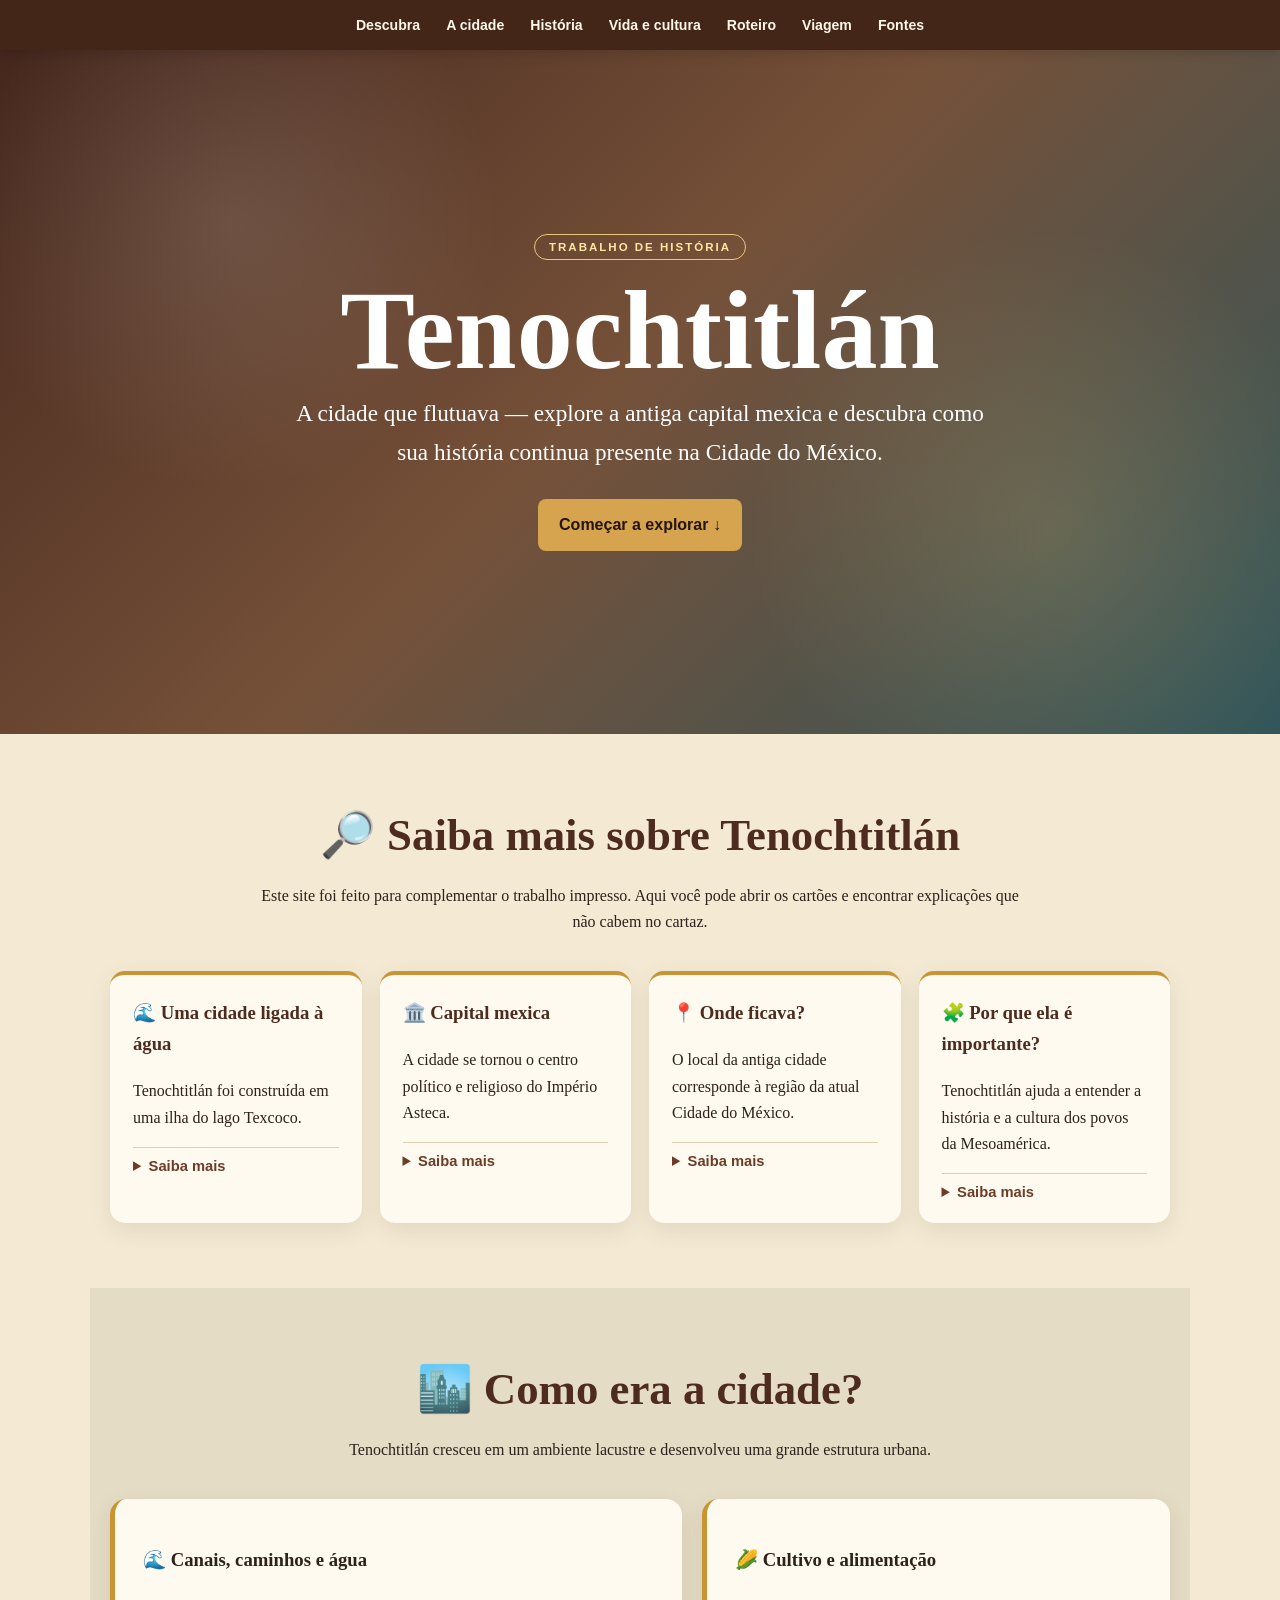
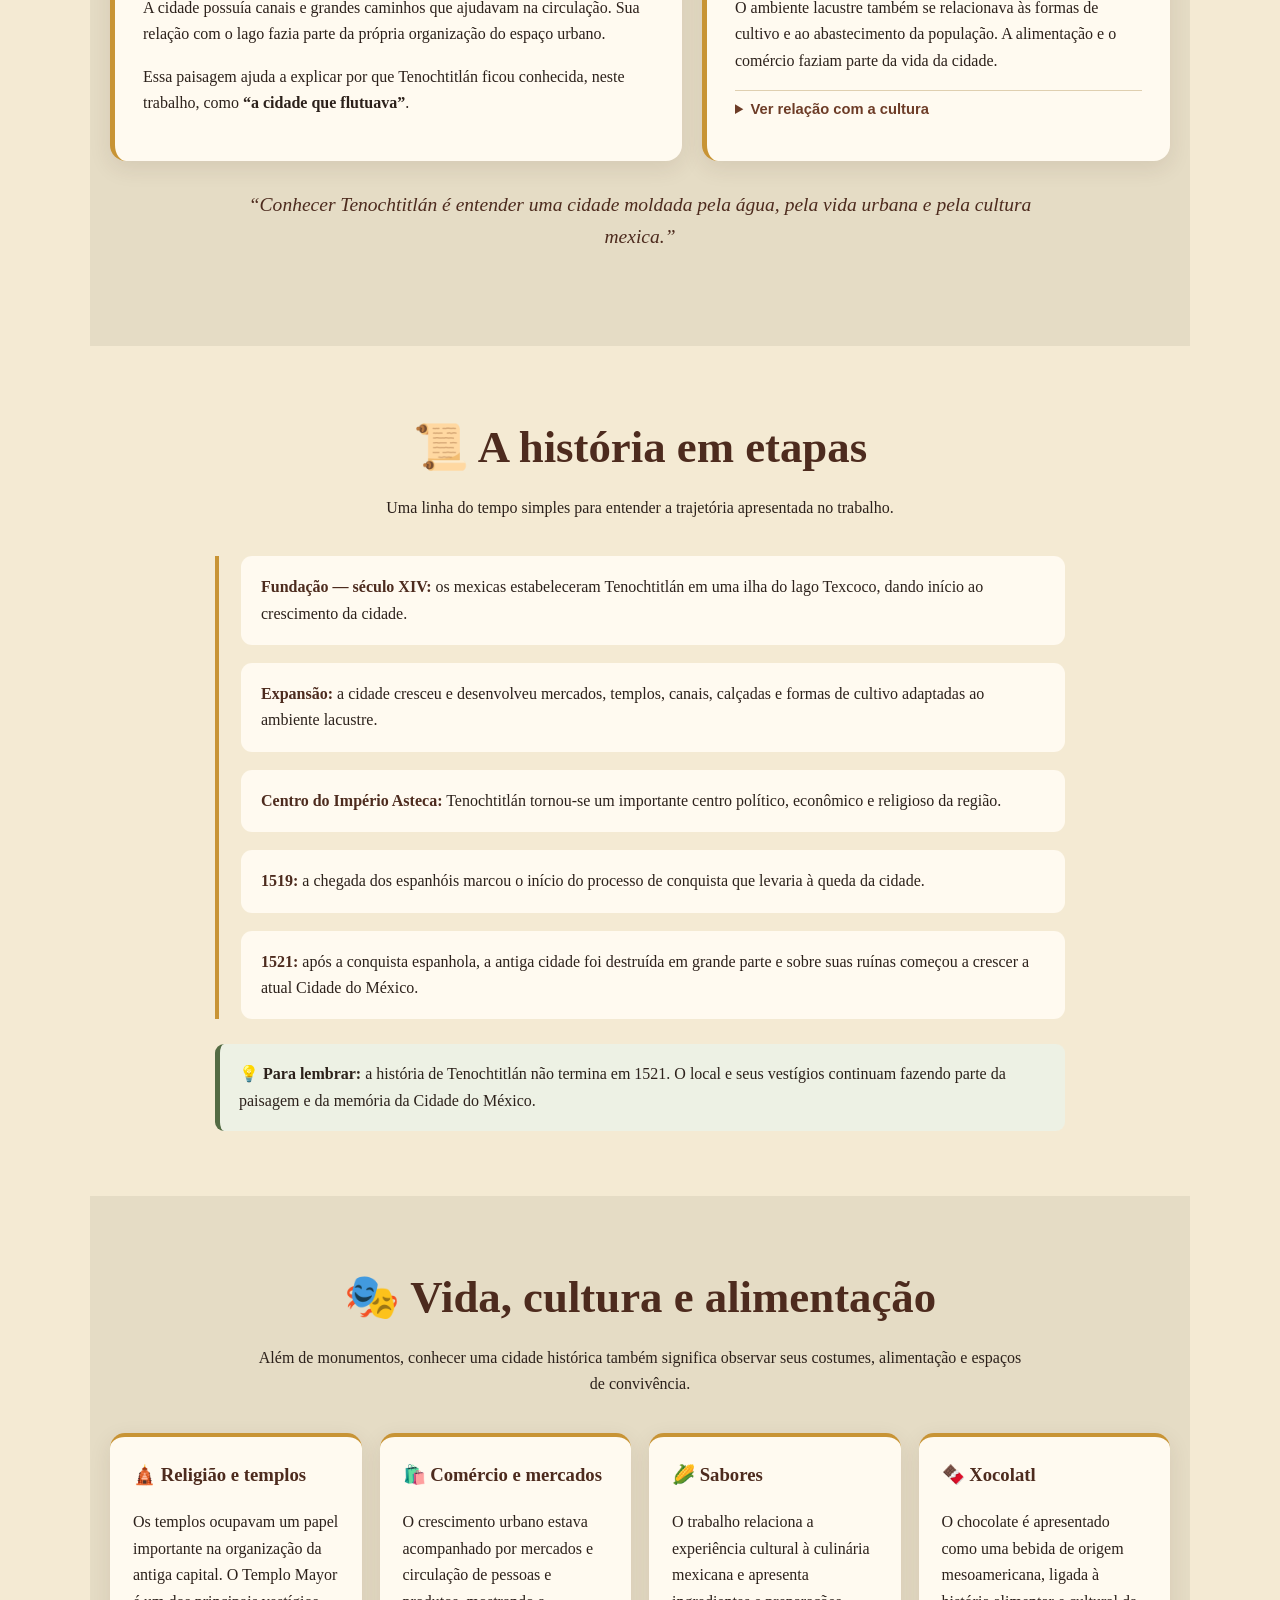
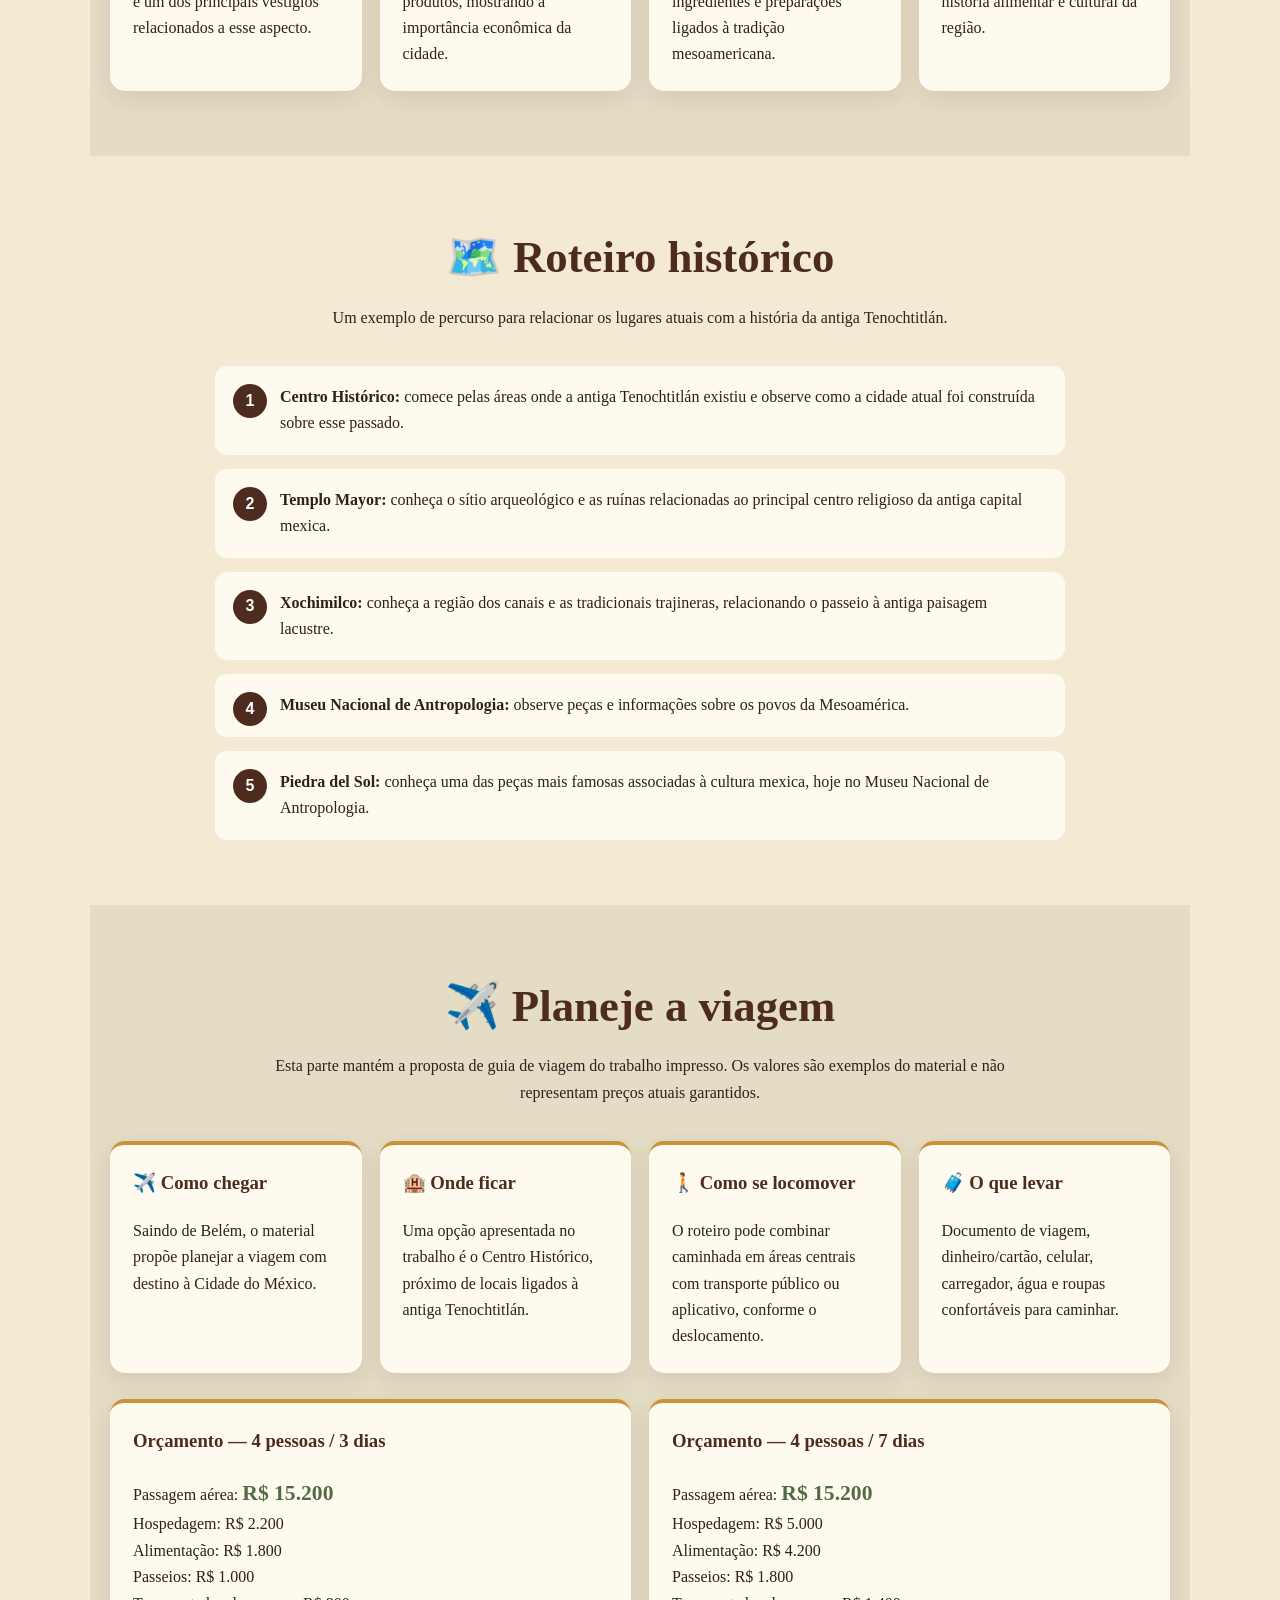
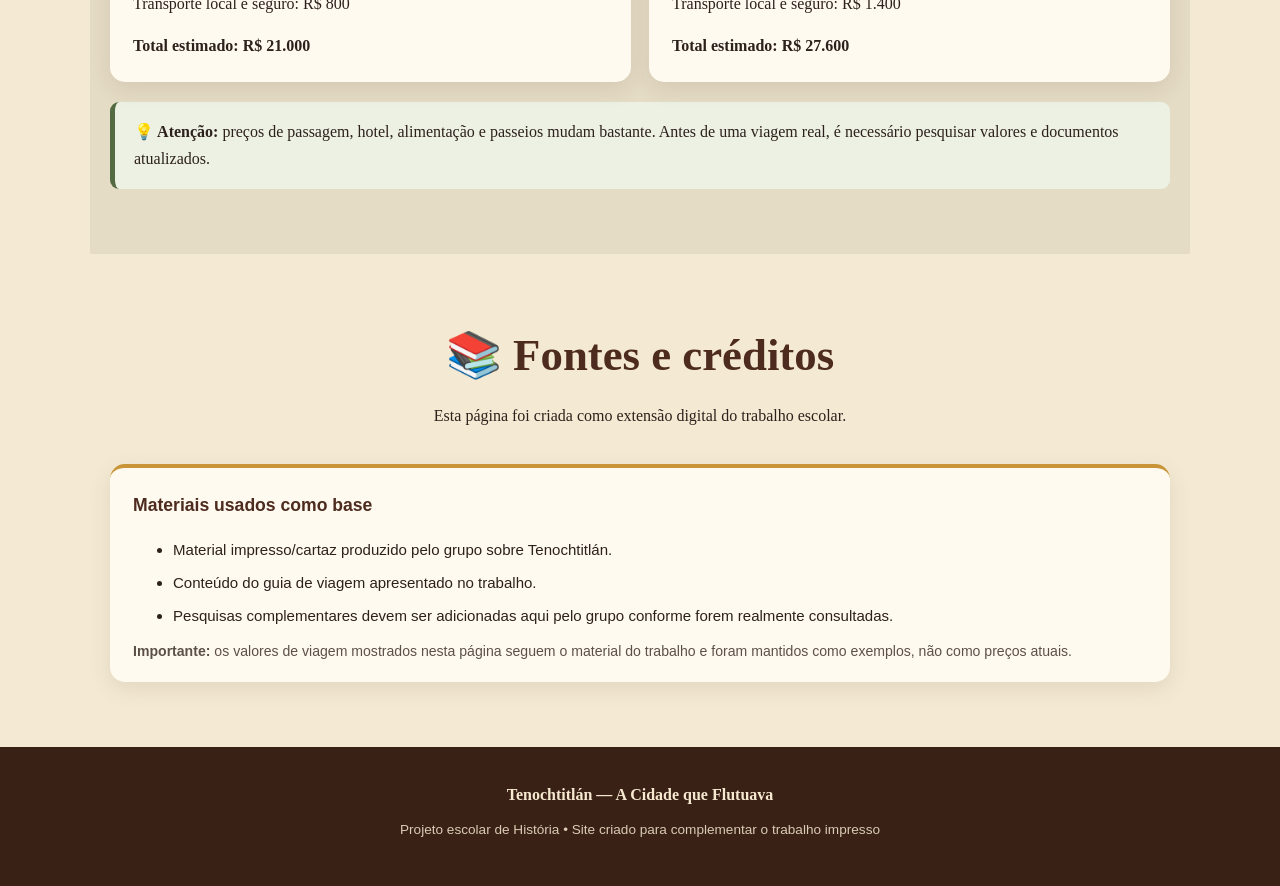
==== index.html @ bdf870a7 "Add files via upload" ====
<!DOCTYPE html>
<html lang="pt-BR">
<head>
<meta charset="UTF-8">
<meta name="viewport" content="width=device-width, initial-scale=1.0">
<meta name="description" content="Tenochtitlán: história, cidade, cultura e legado da antiga capital mexica.">
<title>Tenochtitlán | A Cidade que Flutuava</title>
<style>
:root{--brown:#4d2b1e;--brown2:#6d3c27;--gold:#c89435;--cream:#f4ead3;--paper:#fffaf0;--ink:#2c211b;--green:#536b43;--blue:#467982}
*{box-sizing:border-box}html{scroll-behavior:smooth}body{margin:0;font-family:Georgia,'Times New Roman',serif;color:var(--ink);background:var(--cream);line-height:1.65}
nav{position:sticky;top:0;z-index:20;background:rgba(65,34,22,.98);display:flex;justify-content:center;flex-wrap:wrap;gap:4px;padding:9px 8px;box-shadow:0 3px 12px rgba(0,0,0,.15)}
nav a{color:#fff8e9;text-decoration:none;padding:8px 11px;border-radius:18px;font:600 .88rem Arial,sans-serif}nav a:hover{background:#7b4b35}
.hero{min-height:76vh;display:grid;place-items:center;text-align:center;padding:60px 20px;background:linear-gradient(135deg,#45271d,#765139 48%,#31565a);color:white;position:relative;overflow:hidden}
.hero:before{content:"";position:absolute;inset:0;background:radial-gradient(circle at 18% 25%,rgba(255,255,255,.12),transparent 23%),radial-gradient(circle at 82% 70%,rgba(255,220,130,.15),transparent 26%)}
.hero-content{position:relative;max-width:850px}.badge{display:inline-block;border:1px solid #e8c778;padding:6px 14px;border-radius:999px;letter-spacing:2px;font:700 .72rem Arial,sans-serif;color:#ffe5a2}
h1{font-size:clamp(3rem,10vw,7rem);line-height:.9;margin:20px 0 14px}.subtitle{font-size:clamp(1.05rem,2.6vw,1.45rem);max-width:720px;margin:auto}.cta{display:inline-block;margin-top:28px;background:#d6a44e;color:#25160d;padding:13px 21px;border-radius:8px;text-decoration:none;font-family:Arial,sans-serif;font-weight:bold}
section{max-width:1100px;margin:auto;padding:65px 20px}.section-title{text-align:center;color:var(--brown);font-size:clamp(2rem,5vw,2.8rem);margin:0 0 10px}.lead{text-align:center;max-width:780px;margin:0 auto 35px}
.grid{display:grid;grid-template-columns:repeat(auto-fit,minmax(240px,1fr));gap:18px}.card{background:var(--paper);padding:23px;border-radius:15px;box-shadow:0 7px 22px rgba(64,39,25,.1);border-top:4px solid var(--gold)}.card h3{margin-top:0;color:var(--brown)}
.card p:last-child{margin-bottom:0}.learn{margin-top:14px;border-top:1px solid #dfcfb0;padding-top:10px}.learn summary{cursor:pointer;color:var(--brown2);font:bold .92rem Arial,sans-serif}.learn p{margin:9px 0 0}
.highlight{background:#e5dcc5}.feature{display:grid;grid-template-columns:1.1fr .9fr;gap:20px;align-items:stretch}.big-card{background:var(--paper);padding:28px;border-radius:16px;border-left:5px solid var(--gold);box-shadow:0 7px 22px rgba(64,39,25,.1)}
.timeline{border-left:4px solid var(--gold);padding-left:22px;max-width:850px;margin:auto}.timeline article{background:var(--paper);margin:0 0 18px;padding:18px 20px;border-radius:11px}.timeline strong{color:var(--brown)}
.fact{background:#edf1e4;border-left:5px solid var(--green);padding:17px 19px;border-radius:9px}.quote{font-size:1.22rem;font-style:italic;text-align:center;color:var(--brown);max-width:800px;margin:28px auto}
.itinerary{counter-reset:day;display:grid;gap:14px;max-width:850px;margin:auto}.day{background:var(--paper);padding:18px 20px 18px 65px;border-radius:12px;position:relative}.day:before{counter-increment:day;content:counter(day);position:absolute;left:18px;top:18px;width:34px;height:34px;border-radius:50%;background:var(--brown);color:white;display:grid;place-items:center;font-family:Arial,sans-serif;font-weight:bold}
.price{font-size:1.35rem;color:var(--green);font-weight:bold}.note{font:.88rem Arial,sans-serif;color:#5c5148}.sources{font-family:Arial,sans-serif;font-size:.94rem}.sources li{margin-bottom:8px}
footer{background:#3a2116;color:#f6e9d0;text-align:center;padding:35px 20px}.small{font:.85rem Arial,sans-serif;opacity:.85}
@media(max-width:700px){section{padding:48px 15px}.hero{min-height:68vh}.feature{grid-template-columns:1fr}nav a{padding:7px 9px;font-size:.82rem}}
</style>
</head>
<body>
<nav>
<a href="#descubra">Descubra</a><a href="#cidade">A cidade</a><a href="#historia">História</a><a href="#vida">Vida e cultura</a><a href="#roteiro">Roteiro</a><a href="#viagem">Viagem</a><a href="#fontes">Fontes</a>
</nav>

<header class="hero">
<div class="hero-content">
<span class="badge">TRABALHO DE HISTÓRIA</span>
<h1>Tenochtitlán</h1>
<p class="subtitle">A cidade que flutuava — explore a antiga capital mexica e descubra como sua história continua presente na Cidade do México.</p>
<a class="cta" href="#descubra">Começar a explorar ↓</a>
</div>
</header>

<main>
<section id="descubra">
<h2 class="section-title">🔎 Saiba mais sobre Tenochtitlán</h2>
<p class="lead">Este site foi feito para complementar o trabalho impresso. Aqui você pode abrir os cartões e encontrar explicações que não cabem no cartaz.</p>
<div class="grid">
<div class="card"><h3>🌊 Uma cidade ligada à água</h3><p>Tenochtitlán foi construída em uma ilha do lago Texcoco.</p><details class="learn"><summary>Saiba mais</summary><p>A localização lacustre marcou a forma da cidade, com canais e caminhos conectando diferentes áreas.</p></details></div>
<div class="card"><h3>🏛️ Capital mexica</h3><p>A cidade se tornou o centro político e religioso do Império Asteca.</p><details class="learn"><summary>Saiba mais</summary><p>Seu crescimento trouxe grandes construções, mercados, templos, canais e espaços urbanos organizados.</p></details></div>
<div class="card"><h3>📍 Onde ficava?</h3><p>O local da antiga cidade corresponde à região da atual Cidade do México.</p><details class="learn"><summary>Saiba mais</summary><p>Depois da conquista espanhola, a nova cidade foi construída em grande parte sobre as estruturas da antiga capital.</p></details></div>
<div class="card"><h3>🧩 Por que ela é importante?</h3><p>Tenochtitlán ajuda a entender a história e a cultura dos povos da Mesoamérica.</p><details class="learn"><summary>Saiba mais</summary><p>Ruínas, museus, objetos e partes da paisagem atual permitem relacionar a Cidade do México ao passado mexica.</p></details></div>
</div>
</section>

<section id="cidade" class="highlight">
<h2 class="section-title">🏙️ Como era a cidade?</h2>
<p class="lead">Tenochtitlán cresceu em um ambiente lacustre e desenvolveu uma grande estrutura urbana.</p>
<div class="feature">
<div class="big-card"><h3>🌊 Canais, caminhos e água</h3><p>A cidade possuía canais e grandes caminhos que ajudavam na circulação. Sua relação com o lago fazia parte da própria organização do espaço urbano.</p><p>Essa paisagem ajuda a explicar por que Tenochtitlán ficou conhecida, neste trabalho, como <strong>“a cidade que flutuava”</strong>.</p></div>
<div class="big-card"><h3>🌽 Cultivo e alimentação</h3><p>O ambiente lacustre também se relacionava às formas de cultivo e ao abastecimento da população. A alimentação e o comércio faziam parte da vida da cidade.</p><details class="learn"><summary>Ver relação com a cultura</summary><p>O site também apresenta alimentos e ingredientes associados à tradição mesoamericana, aproximando história e cultura.</p></details></div>
</div>
<p class="quote">“Conhecer Tenochtitlán é entender uma cidade moldada pela água, pela vida urbana e pela cultura mexica.”</p>
</section>

<section id="historia">
<h2 class="section-title">📜 A história em etapas</h2>
<p class="lead">Uma linha do tempo simples para entender a trajetória apresentada no trabalho.</p>
<div class="timeline">
<article><strong>Fundação — século XIV:</strong> os mexicas estabeleceram Tenochtitlán em uma ilha do lago Texcoco, dando início ao crescimento da cidade.</article>
<article><strong>Expansão:</strong> a cidade cresceu e desenvolveu mercados, templos, canais, calçadas e formas de cultivo adaptadas ao ambiente lacustre.</article>
<article><strong>Centro do Império Asteca:</strong> Tenochtitlán tornou-se um importante centro político, econômico e religioso da região.</article>
<article><strong>1519:</strong> a chegada dos espanhóis marcou o início do processo de conquista que levaria à queda da cidade.</article>
<article><strong>1521:</strong> após a conquista espanhola, a antiga cidade foi destruída em grande parte e sobre suas ruínas começou a crescer a atual Cidade do México.</article>
</div>
<div class="fact" style="max-width:850px;margin:25px auto 0"><strong>💡 Para lembrar:</strong> a história de Tenochtitlán não termina em 1521. O local e seus vestígios continuam fazendo parte da paisagem e da memória da Cidade do México.</div>
</section>

<section id="vida" class="highlight">
<h2 class="section-title">🎭 Vida, cultura e alimentação</h2>
<p class="lead">Além de monumentos, conhecer uma cidade histórica também significa observar seus costumes, alimentação e espaços de convivência.</p>
<div class="grid">
<div class="card"><h3>🛕 Religião e templos</h3><p>Os templos ocupavam um papel importante na organização da antiga capital. O Templo Mayor é um dos principais vestígios relacionados a esse aspecto.</p></div>
<div class="card"><h3>🛍️ Comércio e mercados</h3><p>O crescimento urbano estava acompanhado por mercados e circulação de pessoas e produtos, mostrando a importância econômica da cidade.</p></div>
<div class="card"><h3>🌽 Sabores</h3><p>O trabalho relaciona a experiência cultural à culinária mexicana e apresenta ingredientes e preparações ligados à tradição mesoamericana.</p></div>
<div class="card"><h3>🍫 Xocolatl</h3><p>O chocolate é apresentado como uma bebida de origem mesoamericana, ligada à história alimentar e cultural da região.</p></div>
</div>
</section>

<section id="roteiro">
<h2 class="section-title">🗺️ Roteiro histórico</h2>
<p class="lead">Um exemplo de percurso para relacionar os lugares atuais com a história da antiga Tenochtitlán.</p>
<div class="itinerary">
<div class="day"><strong>Centro Histórico:</strong> comece pelas áreas onde a antiga Tenochtitlán existiu e observe como a cidade atual foi construída sobre esse passado.</div>
<div class="day"><strong>Templo Mayor:</strong> conheça o sítio arqueológico e as ruínas relacionadas ao principal centro religioso da antiga capital mexica.</div>
<div class="day"><strong>Xochimilco:</strong> conheça a região dos canais e as tradicionais trajineras, relacionando o passeio à antiga paisagem lacustre.</div>
<div class="day"><strong>Museu Nacional de Antropologia:</strong> observe peças e informações sobre os povos da Mesoamérica.</div>
<div class="day"><strong>Piedra del Sol:</strong> conheça uma das peças mais famosas associadas à cultura mexica, hoje no Museu Nacional de Antropologia.</div>
</div>
</section>

<section id="viagem" class="highlight">
<h2 class="section-title">✈️ Planeje a viagem</h2>
<p class="lead">Esta parte mantém a proposta de guia de viagem do trabalho impresso. Os valores são exemplos do material e não representam preços atuais garantidos.</p>
<div class="grid">
<div class="card"><h3>✈️ Como chegar</h3><p>Saindo de Belém, o material propõe planejar a viagem com destino à Cidade do México.</p></div>
<div class="card"><h3>🏨 Onde ficar</h3><p>Uma opção apresentada no trabalho é o Centro Histórico, próximo de locais ligados à antiga Tenochtitlán.</p></div>
<div class="card"><h3>🚶 Como se locomover</h3><p>O roteiro pode combinar caminhada em áreas centrais com transporte público ou aplicativo, conforme o deslocamento.</p></div>
<div class="card"><h3>🧳 O que levar</h3><p>Documento de viagem, dinheiro/cartão, celular, carregador, água e roupas confortáveis para caminhar.</p></div>
</div>
<br>
<div class="grid">
<div class="card"><h3>Orçamento — 4 pessoas / 3 dias</h3><p>Passagem aérea: <span class="price">R$ 15.200</span><br>Hospedagem: R$ 2.200<br>Alimentação: R$ 1.800<br>Passeios: R$ 1.000<br>Transporte local e seguro: R$ 800</p><p><strong>Total estimado: R$ 21.000</strong></p></div>
<div class="card"><h3>Orçamento — 4 pessoas / 7 dias</h3><p>Passagem aérea: <span class="price">R$ 15.200</span><br>Hospedagem: R$ 5.000<br>Alimentação: R$ 4.200<br>Passeios: R$ 1.800<br>Transporte local e seguro: R$ 1.400</p><p><strong>Total estimado: R$ 27.600</strong></p></div>
</div>
<div class="fact" style="margin-top:20px"><strong>💡 Atenção:</strong> preços de passagem, hotel, alimentação e passeios mudam bastante. Antes de uma viagem real, é necessário pesquisar valores e documentos atualizados.</div>
</section>

<section id="fontes">
<h2 class="section-title">📚 Fontes e créditos</h2>
<p class="lead">Esta página foi criada como extensão digital do trabalho escolar.</p>
<div class="card sources">
<h3>Materiais usados como base</h3>
<ul>
<li>Material impresso/cartaz produzido pelo grupo sobre Tenochtitlán.</li>
<li>Conteúdo do guia de viagem apresentado no trabalho.</li>
<li>Pesquisas complementares devem ser adicionadas aqui pelo grupo conforme forem realmente consultadas.</li>
</ul>
<p class="note"><strong>Importante:</strong> os valores de viagem mostrados nesta página seguem o material do trabalho e foram mantidos como exemplos, não como preços atuais.</p>
</div>
</section>
</main>

<footer>
<strong>Tenochtitlán — A Cidade que Flutuava</strong>
<p class="small">Projeto escolar de História • Site criado para complementar o trabalho impresso</p>
</footer>
</body>
</html>
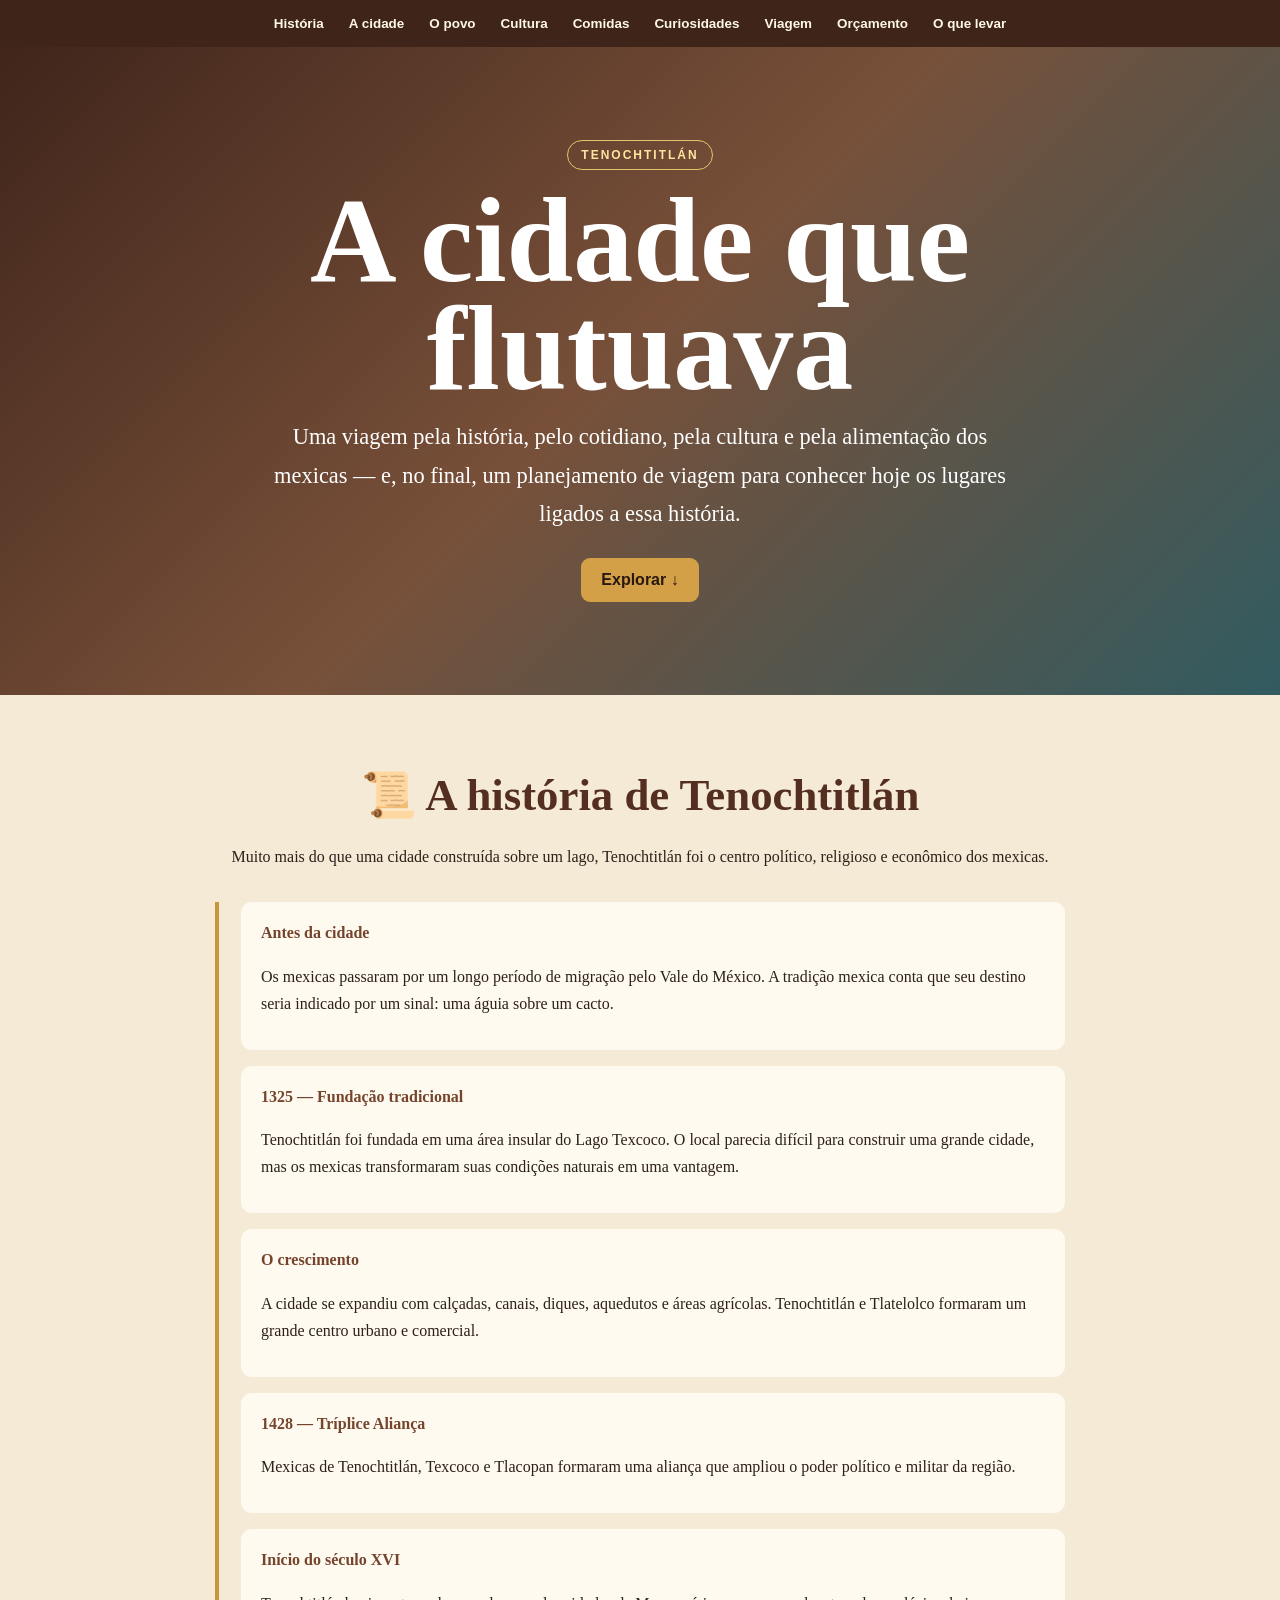
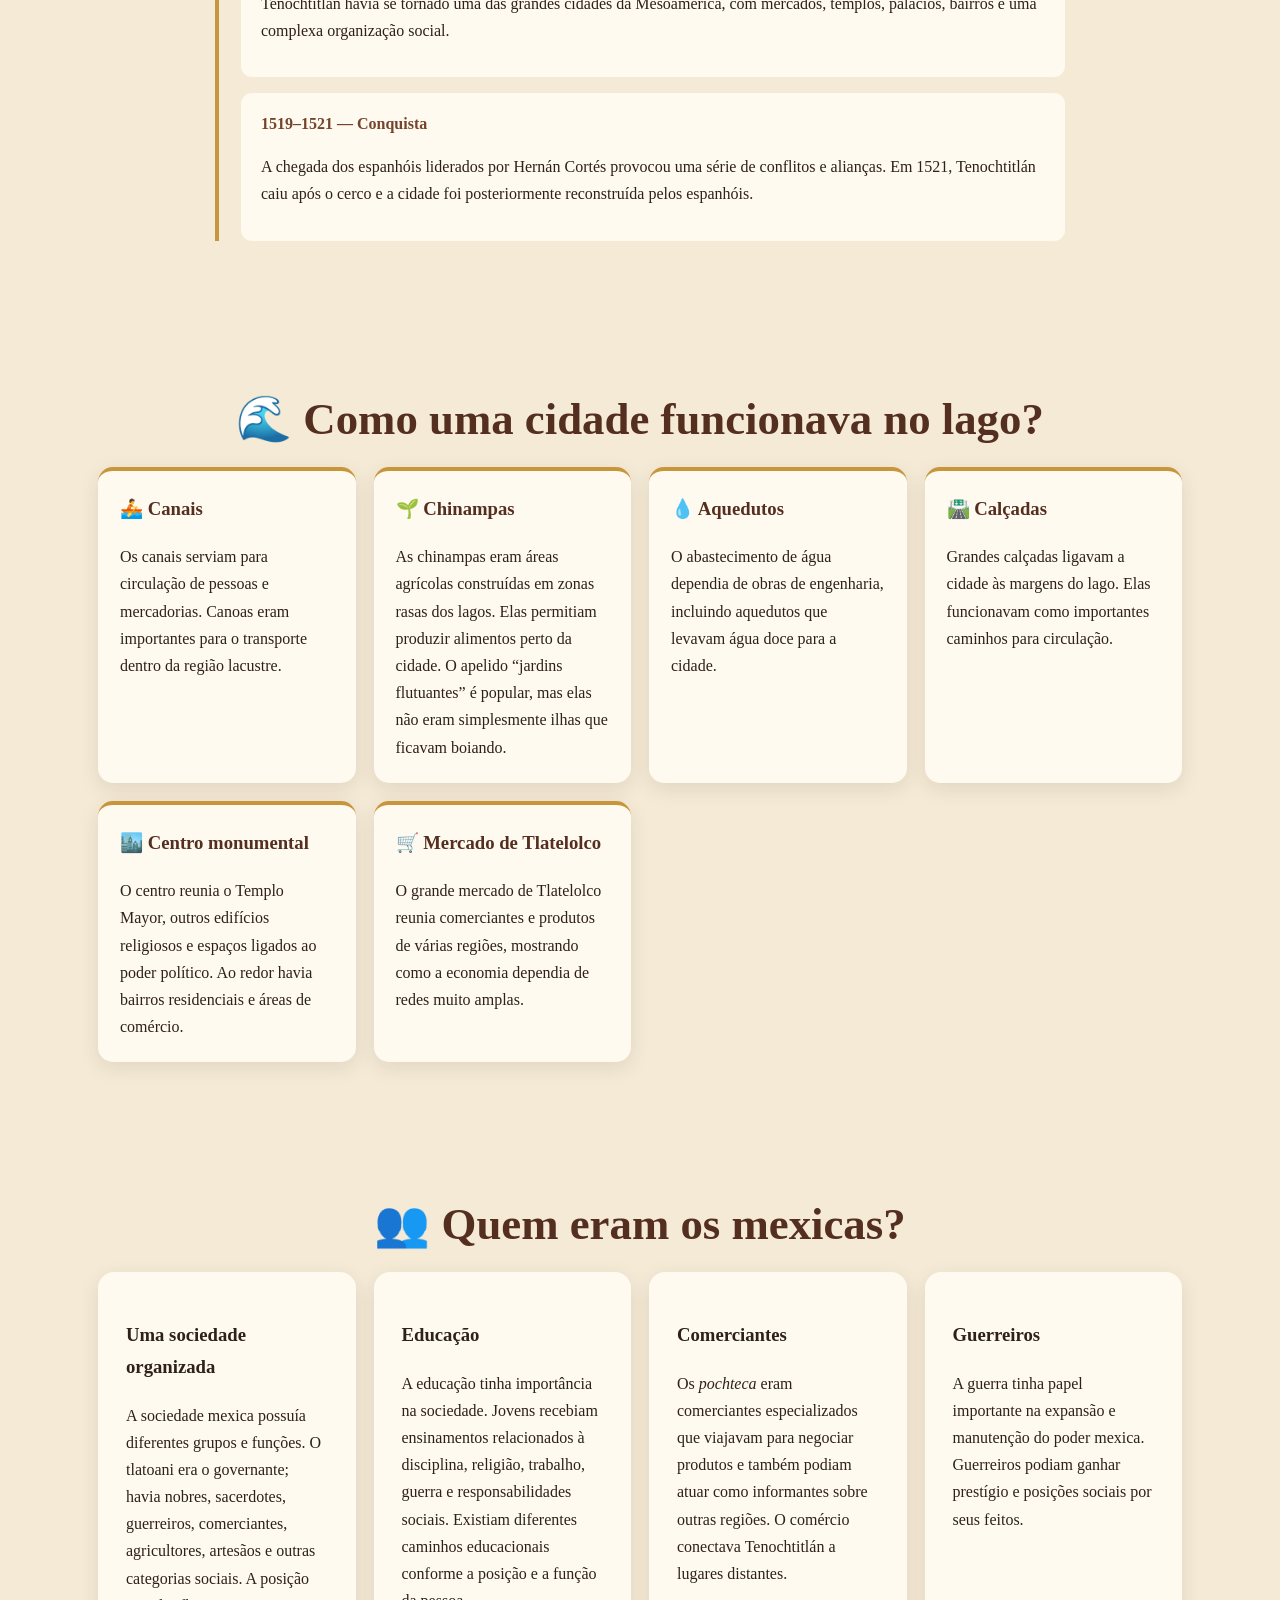
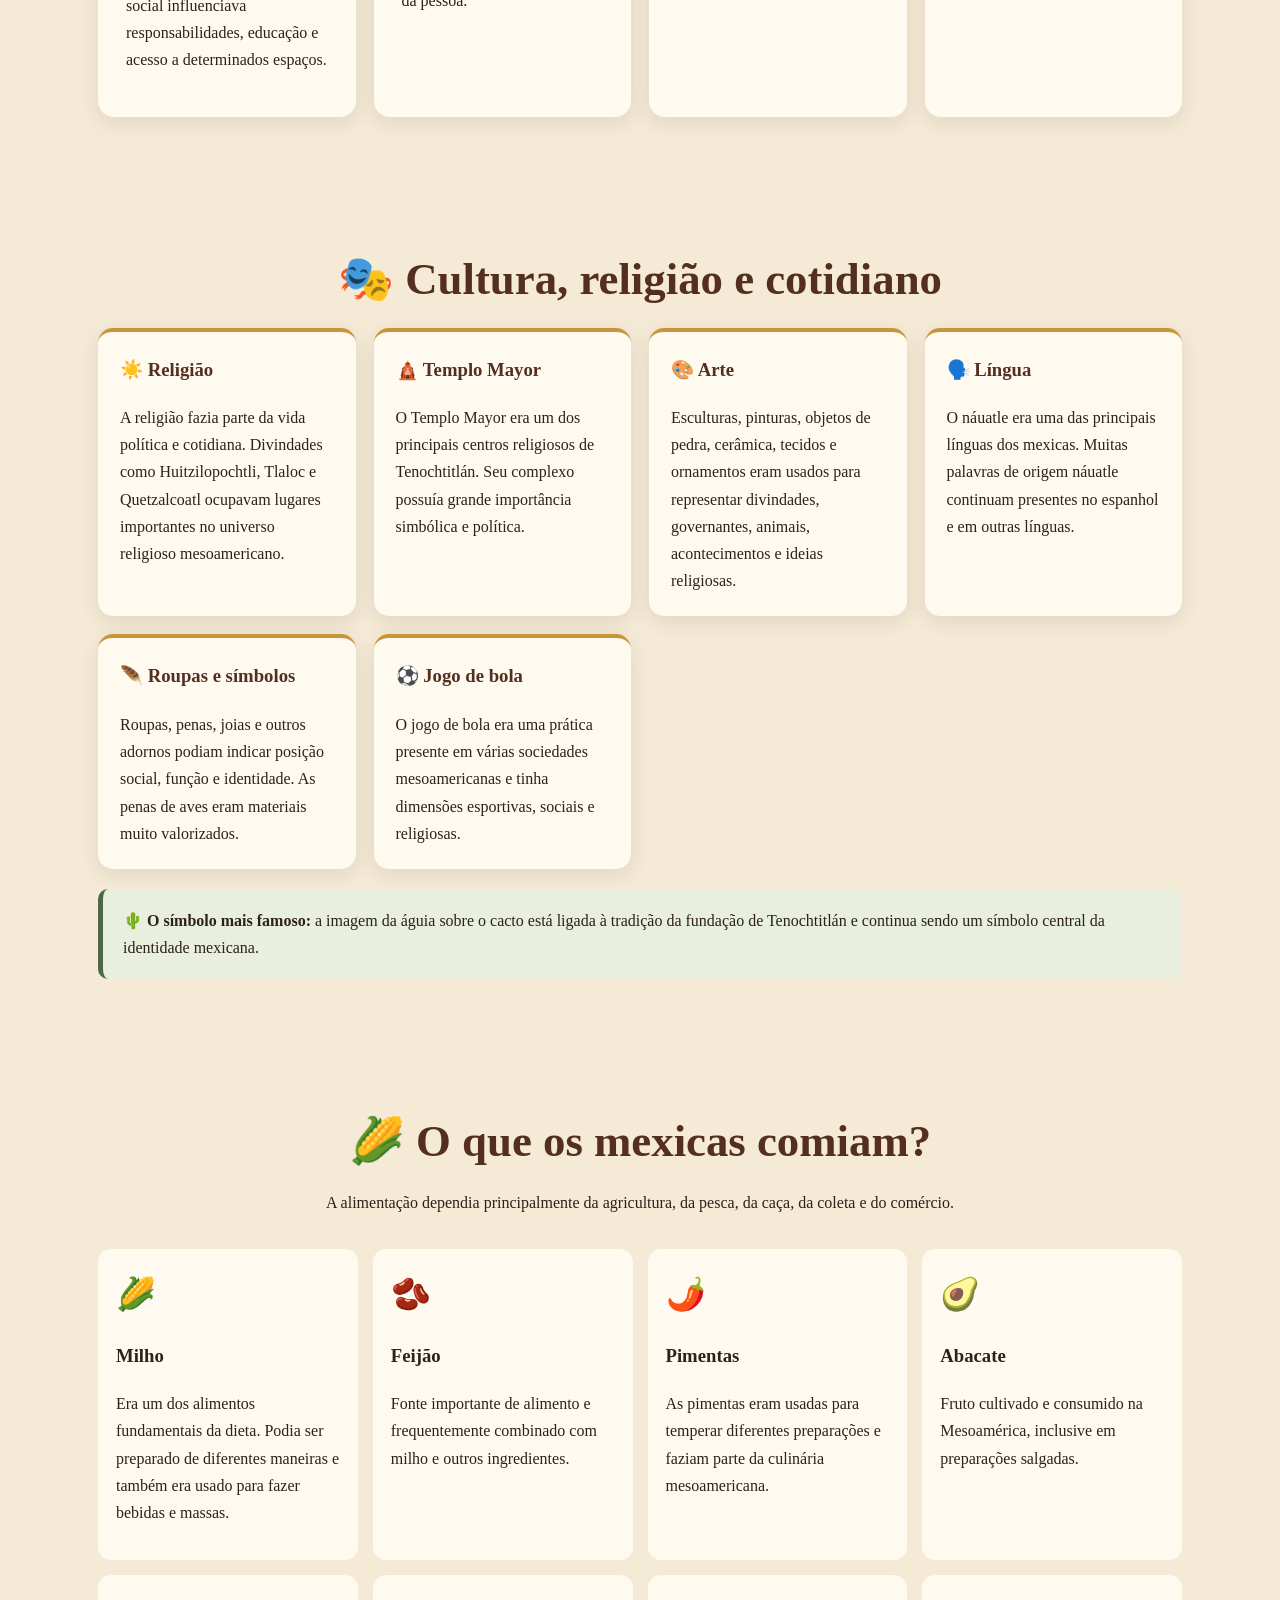
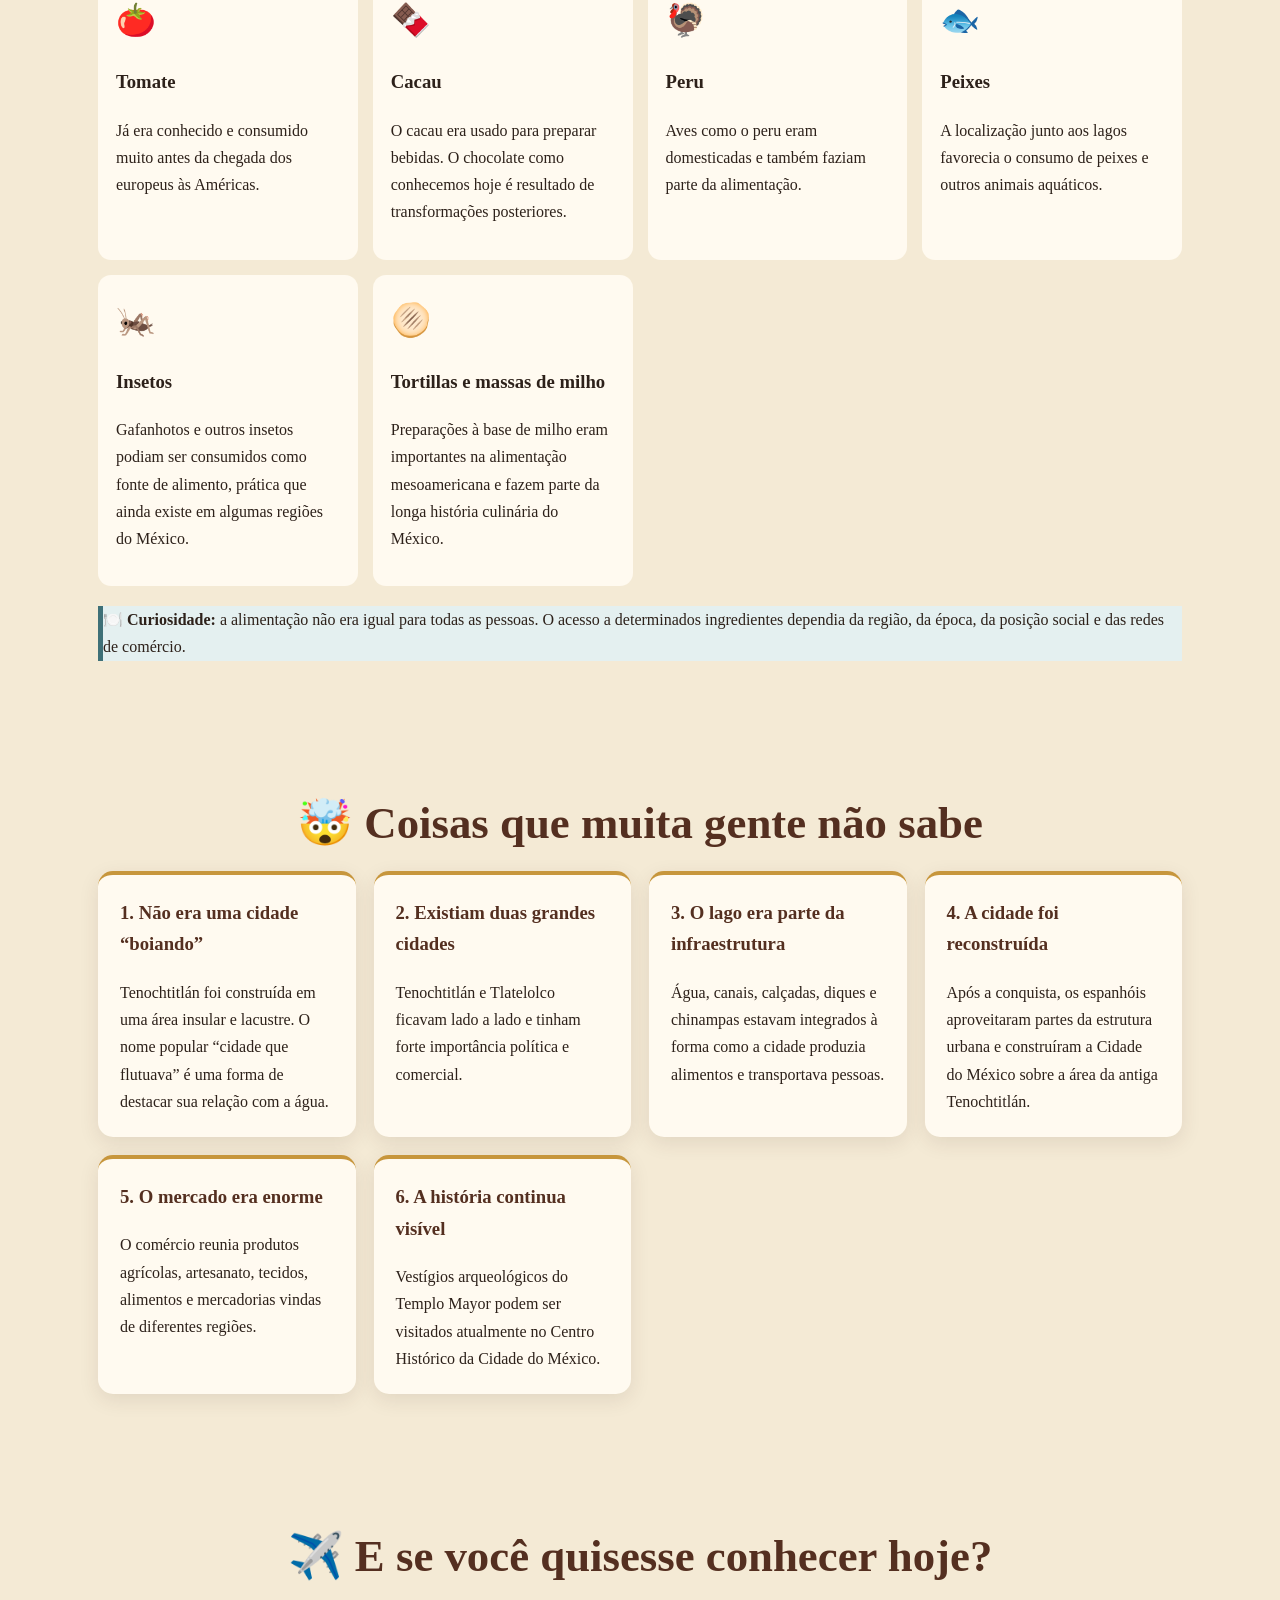
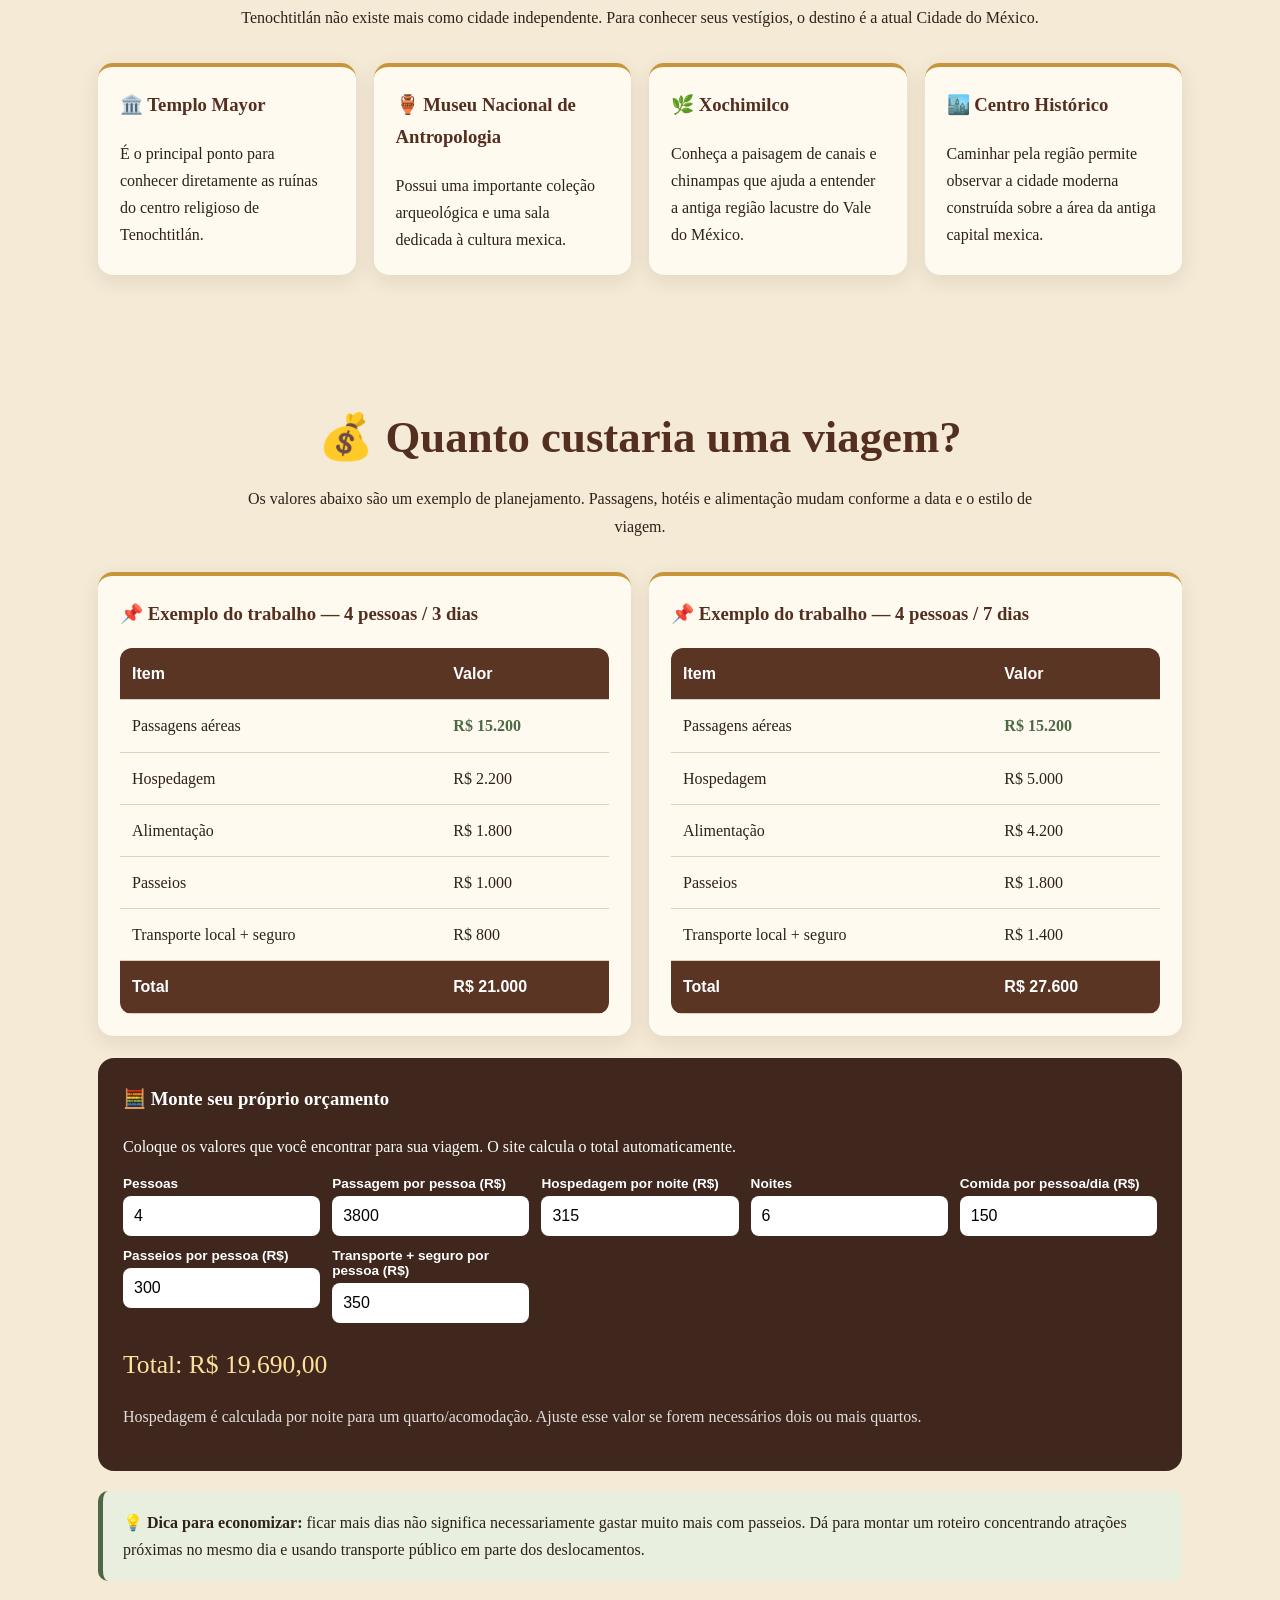
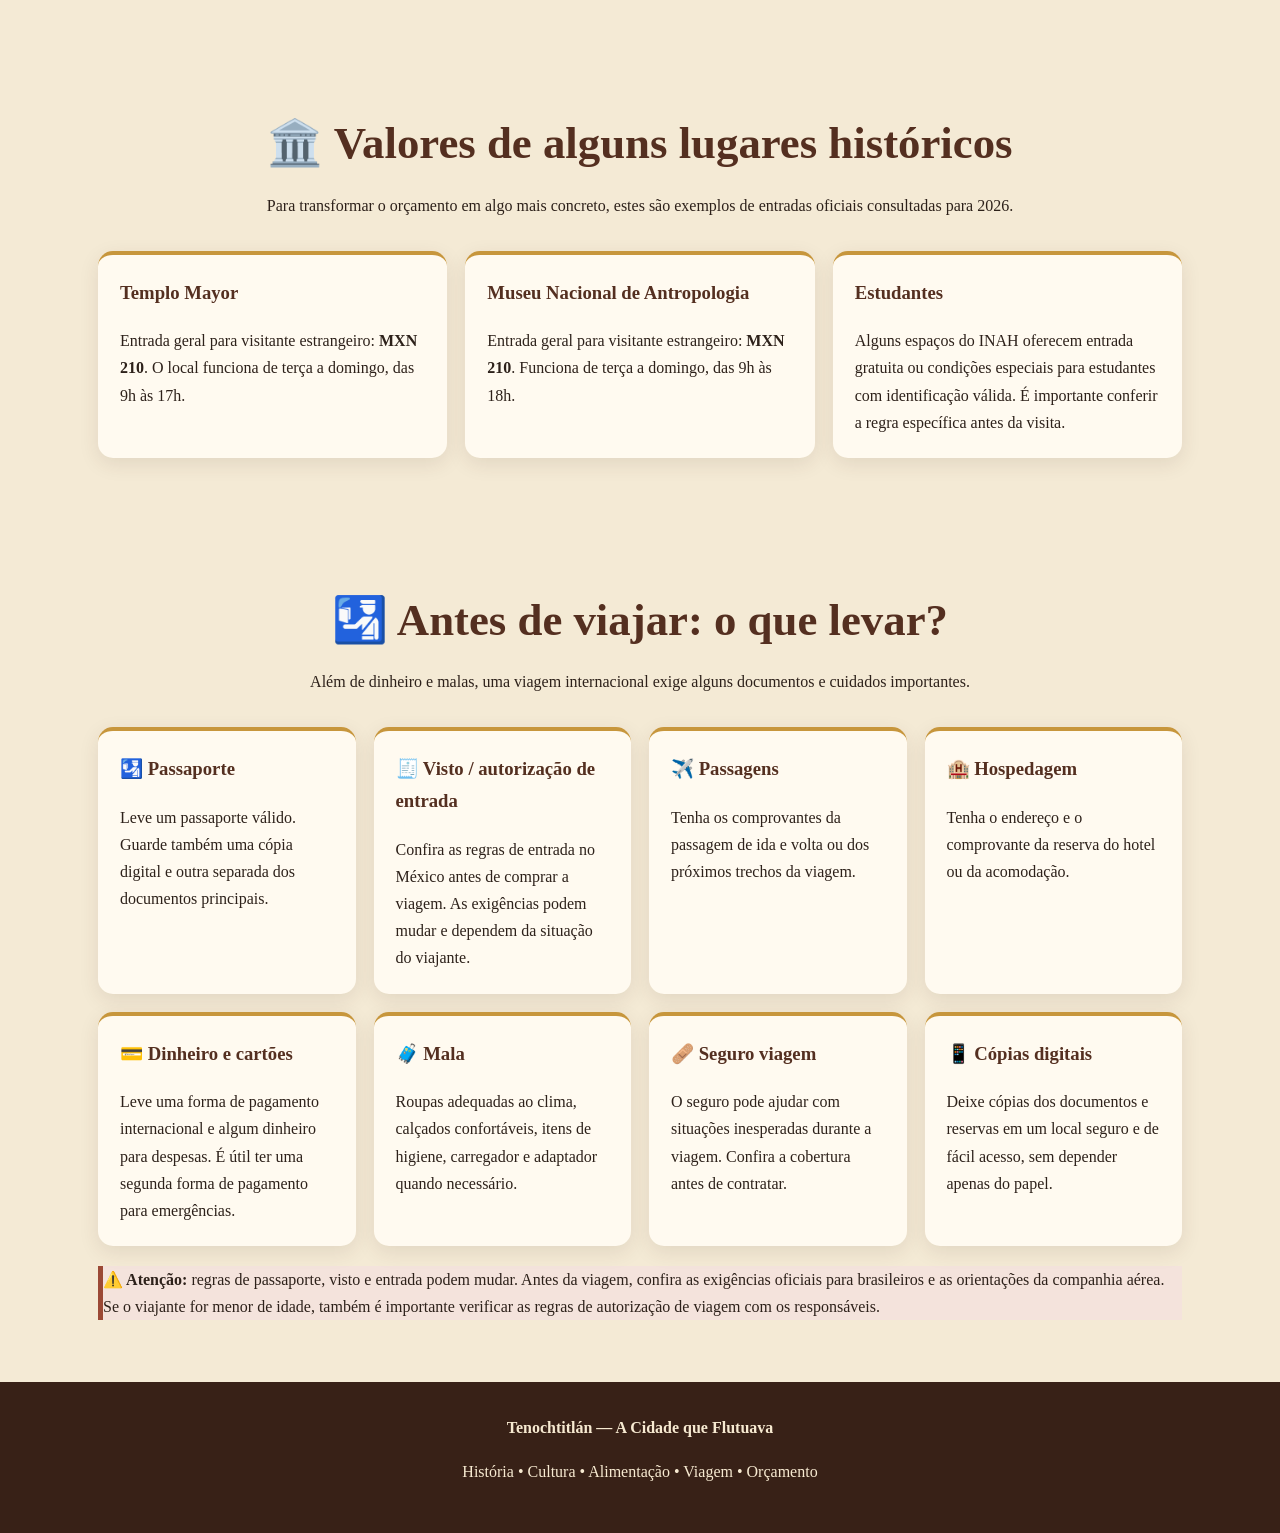
==== commit 4f9605f2: "Add files via upload" ====
--- a/index.html
+++ b/index.html
@@ -3,136 +3,264 @@
 <head>
 <meta charset="UTF-8">
 <meta name="viewport" content="width=device-width, initial-scale=1.0">
-<meta name="description" content="Tenochtitlán: história, cidade, cultura e legado da antiga capital mexica.">
-<title>Tenochtitlán | A Cidade que Flutuava</title>
+<title>Tenochtitlán — A Cidade que Flutuava</title>
 <style>
-:root{--brown:#4d2b1e;--brown2:#6d3c27;--gold:#c89435;--cream:#f4ead3;--paper:#fffaf0;--ink:#2c211b;--green:#536b43;--blue:#467982}
-*{box-sizing:border-box}html{scroll-behavior:smooth}body{margin:0;font-family:Georgia,'Times New Roman',serif;color:var(--ink);background:var(--cream);line-height:1.65}
-nav{position:sticky;top:0;z-index:20;background:rgba(65,34,22,.98);display:flex;justify-content:center;flex-wrap:wrap;gap:4px;padding:9px 8px;box-shadow:0 3px 12px rgba(0,0,0,.15)}
-nav a{color:#fff8e9;text-decoration:none;padding:8px 11px;border-radius:18px;font:600 .88rem Arial,sans-serif}nav a:hover{background:#7b4b35}
-.hero{min-height:76vh;display:grid;place-items:center;text-align:center;padding:60px 20px;background:linear-gradient(135deg,#45271d,#765139 48%,#31565a);color:white;position:relative;overflow:hidden}
-.hero:before{content:"";position:absolute;inset:0;background:radial-gradient(circle at 18% 25%,rgba(255,255,255,.12),transparent 23%),radial-gradient(circle at 82% 70%,rgba(255,220,130,.15),transparent 26%)}
-.hero-content{position:relative;max-width:850px}.badge{display:inline-block;border:1px solid #e8c778;padding:6px 14px;border-radius:999px;letter-spacing:2px;font:700 .72rem Arial,sans-serif;color:#ffe5a2}
-h1{font-size:clamp(3rem,10vw,7rem);line-height:.9;margin:20px 0 14px}.subtitle{font-size:clamp(1.05rem,2.6vw,1.45rem);max-width:720px;margin:auto}.cta{display:inline-block;margin-top:28px;background:#d6a44e;color:#25160d;padding:13px 21px;border-radius:8px;text-decoration:none;font-family:Arial,sans-serif;font-weight:bold}
-section{max-width:1100px;margin:auto;padding:65px 20px}.section-title{text-align:center;color:var(--brown);font-size:clamp(2rem,5vw,2.8rem);margin:0 0 10px}.lead{text-align:center;max-width:780px;margin:0 auto 35px}
-.grid{display:grid;grid-template-columns:repeat(auto-fit,minmax(240px,1fr));gap:18px}.card{background:var(--paper);padding:23px;border-radius:15px;box-shadow:0 7px 22px rgba(64,39,25,.1);border-top:4px solid var(--gold)}.card h3{margin-top:0;color:var(--brown)}
-.card p:last-child{margin-bottom:0}.learn{margin-top:14px;border-top:1px solid #dfcfb0;padding-top:10px}.learn summary{cursor:pointer;color:var(--brown2);font:bold .92rem Arial,sans-serif}.learn p{margin:9px 0 0}
-.highlight{background:#e5dcc5}.feature{display:grid;grid-template-columns:1.1fr .9fr;gap:20px;align-items:stretch}.big-card{background:var(--paper);padding:28px;border-radius:16px;border-left:5px solid var(--gold);box-shadow:0 7px 22px rgba(64,39,25,.1)}
-.timeline{border-left:4px solid var(--gold);padding-left:22px;max-width:850px;margin:auto}.timeline article{background:var(--paper);margin:0 0 18px;padding:18px 20px;border-radius:11px}.timeline strong{color:var(--brown)}
-.fact{background:#edf1e4;border-left:5px solid var(--green);padding:17px 19px;border-radius:9px}.quote{font-size:1.22rem;font-style:italic;text-align:center;color:var(--brown);max-width:800px;margin:28px auto}
-.itinerary{counter-reset:day;display:grid;gap:14px;max-width:850px;margin:auto}.day{background:var(--paper);padding:18px 20px 18px 65px;border-radius:12px;position:relative}.day:before{counter-increment:day;content:counter(day);position:absolute;left:18px;top:18px;width:34px;height:34px;border-radius:50%;background:var(--brown);color:white;display:grid;place-items:center;font-family:Arial,sans-serif;font-weight:bold}
-.price{font-size:1.35rem;color:var(--green);font-weight:bold}.note{font:.88rem Arial,sans-serif;color:#5c5148}.sources{font-family:Arial,sans-serif;font-size:.94rem}.sources li{margin-bottom:8px}
-footer{background:#3a2116;color:#f6e9d0;text-align:center;padding:35px 20px}.small{font:.85rem Arial,sans-serif;opacity:.85}
-@media(max-width:700px){section{padding:48px 15px}.hero{min-height:68vh}.feature{grid-template-columns:1fr}nav a{padding:7px 9px;font-size:.82rem}}
+:root{
+ --bg:#f4ead5;--paper:#fffaf0;--ink:#2d211a;--brown:#542f20;--brown2:#75442c;
+ --gold:#c7963c;--green:#4d6845;--blue:#3e7077;--red:#9b4935;
+}
+*{box-sizing:border-box} html{scroll-behavior:smooth}
+body{margin:0;background:var(--bg);color:var(--ink);font-family:Georgia,"Times New Roman",serif;line-height:1.7}
+nav{position:sticky;top:0;z-index:50;background:#3e2419;display:flex;gap:5px;justify-content:center;flex-wrap:wrap;padding:8px}
+nav a{color:#fff8e8;text-decoration:none;font:700 .84rem Arial,sans-serif;padding:8px 10px;border-radius:18px}
+nav a:hover{background:#70452f}
+.hero{min-height:72vh;display:grid;place-items:center;text-align:center;padding:55px 18px;color:white;
+background:linear-gradient(135deg,#40251b,#785039 48%,#315b60)}
+.hero-inner{max-width:900px}
+.badge{font:700 .75rem Arial,sans-serif;letter-spacing:2px;border:1px solid #e4c46f;padding:7px 13px;border-radius:999px;color:#ffe4a0}
+h1{font-size:clamp(3.3rem,11vw,7.5rem);line-height:.9;margin:20px 0 15px}
+.hero p{font-size:clamp(1.05rem,2.6vw,1.4rem);max-width:750px;margin:auto}
+.btn{display:inline-block;margin-top:25px;background:#d3a047;color:#28180f;text-decoration:none;font:bold 1rem Arial,sans-serif;padding:13px 20px;border-radius:9px}
+section{max-width:1120px;margin:auto;padding:62px 18px}
+.title{text-align:center;color:var(--brown);font-size:clamp(2rem,5vw,2.8rem);margin:0 0 10px}
+.lead{text-align:center;max-width:820px;margin:0 auto 32px}
+.grid{display:grid;grid-template-columns:repeat(auto-fit,minmax(245px,1fr));gap:18px}
+.card{background:var(--paper);border-radius:15px;padding:22px;box-shadow:0 6px 20px rgba(65,40,25,.10);border-top:4px solid var(--gold)}
+.card h3{color:var(--brown);margin-top:0}
+.card p:last-child{margin-bottom:0}
+.big{background:var(--paper);border-radius:16px;padding:28px;box-shadow:0 6px 20px rgba(65,40,25,.10)}
+.fact{background:#e8efdf;border-left:5px solid var(--green);padding:18px 20px;border-radius:10px}
+.blue{background:#e4f0f0;border-left:5px solid var(--blue)}
+.red{background:#f4e3dc;border-left:5px solid var(--red)}
+.timeline{max-width:850px;margin:auto;border-left:4px solid var(--gold);padding-left:22px}
+.timeline article{background:var(--paper);padding:17px 20px;margin-bottom:16px;border-radius:11px}
+.timeline strong{color:var(--brown2)}
+.food{display:grid;grid-template-columns:repeat(auto-fit,minmax(220px,1fr));gap:15px}
+.food .item{background:var(--paper);padding:18px;border-radius:13px}
+.food .emoji{font-size:2rem}
+table{width:100%;border-collapse:collapse;background:var(--paper);border-radius:12px;overflow:hidden}
+th,td{padding:12px;border-bottom:1px solid #dfd1b8;text-align:left}
+th{background:#5b3524;color:white;font-family:Arial,sans-serif}
+.money{color:var(--green);font-weight:bold}
+.calc{background:#3f271d;color:white;padding:25px;border-radius:16px}
+.calc-grid{display:grid;grid-template-columns:repeat(auto-fit,minmax(180px,1fr));gap:12px}
+label{font:700 .85rem Arial,sans-serif;display:block}
+input{width:100%;padding:11px;border:0;border-radius:8px;margin-top:5px;font-size:1rem}
+.total{font-size:1.6rem;color:#ffe09a;margin-top:20px}
+.note{font:.88rem Arial,sans-serif;color:#66594e}
+footer{background:#382117;color:#f7ead1;text-align:center;padding:32px 18px}
+@media(max-width:700px){section{padding:48px 14px}nav a{font-size:.78rem;padding:7px 8px}}
 </style>
 </head>
 <body>
+
 <nav>
-<a href="#descubra">Descubra</a><a href="#cidade">A cidade</a><a href="#historia">História</a><a href="#vida">Vida e cultura</a><a href="#roteiro">Roteiro</a><a href="#viagem">Viagem</a><a href="#fontes">Fontes</a>
+<a href="#historia">História</a>
+<a href="#cidade">A cidade</a>
+<a href="#povo">O povo</a>
+<a href="#cultura">Cultura</a>
+<a href="#comida">Comidas</a>
+<a href="#curiosidades">Curiosidades</a>
+<a href="#viagem">Viagem</a>
+<a href="#orcamento">Orçamento</a>
+<a href="#documentos">O que levar</a>
 </nav>
 
 <header class="hero">
-<div class="hero-content">
-<span class="badge">TRABALHO DE HISTÓRIA</span>
-<h1>Tenochtitlán</h1>
-<p class="subtitle">A cidade que flutuava — explore a antiga capital mexica e descubra como sua história continua presente na Cidade do México.</p>
-<a class="cta" href="#descubra">Começar a explorar ↓</a>
+<div class="hero-inner">
+<span class="badge">TENOCHTITLÁN</span>
+<h1>A cidade que flutuava</h1>
+<p>Uma viagem pela história, pelo cotidiano, pela cultura e pela alimentação dos mexicas — e, no final, um planejamento de viagem para conhecer hoje os lugares ligados a essa história.</p>
+<a class="btn" href="#historia">Explorar ↓</a>
 </div>
 </header>
 
 <main>
-<section id="descubra">
-<h2 class="section-title">🔎 Saiba mais sobre Tenochtitlán</h2>
-<p class="lead">Este site foi feito para complementar o trabalho impresso. Aqui você pode abrir os cartões e encontrar explicações que não cabem no cartaz.</p>
-<div class="grid">
-<div class="card"><h3>🌊 Uma cidade ligada à água</h3><p>Tenochtitlán foi construída em uma ilha do lago Texcoco.</p><details class="learn"><summary>Saiba mais</summary><p>A localização lacustre marcou a forma da cidade, com canais e caminhos conectando diferentes áreas.</p></details></div>
-<div class="card"><h3>🏛️ Capital mexica</h3><p>A cidade se tornou o centro político e religioso do Império Asteca.</p><details class="learn"><summary>Saiba mais</summary><p>Seu crescimento trouxe grandes construções, mercados, templos, canais e espaços urbanos organizados.</p></details></div>
-<div class="card"><h3>📍 Onde ficava?</h3><p>O local da antiga cidade corresponde à região da atual Cidade do México.</p><details class="learn"><summary>Saiba mais</summary><p>Depois da conquista espanhola, a nova cidade foi construída em grande parte sobre as estruturas da antiga capital.</p></details></div>
-<div class="card"><h3>🧩 Por que ela é importante?</h3><p>Tenochtitlán ajuda a entender a história e a cultura dos povos da Mesoamérica.</p><details class="learn"><summary>Saiba mais</summary><p>Ruínas, museus, objetos e partes da paisagem atual permitem relacionar a Cidade do México ao passado mexica.</p></details></div>
-</div>
-</section>
-
-<section id="cidade" class="highlight">
-<h2 class="section-title">🏙️ Como era a cidade?</h2>
-<p class="lead">Tenochtitlán cresceu em um ambiente lacustre e desenvolveu uma grande estrutura urbana.</p>
-<div class="feature">
-<div class="big-card"><h3>🌊 Canais, caminhos e água</h3><p>A cidade possuía canais e grandes caminhos que ajudavam na circulação. Sua relação com o lago fazia parte da própria organização do espaço urbano.</p><p>Essa paisagem ajuda a explicar por que Tenochtitlán ficou conhecida, neste trabalho, como <strong>“a cidade que flutuava”</strong>.</p></div>
-<div class="big-card"><h3>🌽 Cultivo e alimentação</h3><p>O ambiente lacustre também se relacionava às formas de cultivo e ao abastecimento da população. A alimentação e o comércio faziam parte da vida da cidade.</p><details class="learn"><summary>Ver relação com a cultura</summary><p>O site também apresenta alimentos e ingredientes associados à tradição mesoamericana, aproximando história e cultura.</p></details></div>
-</div>
-<p class="quote">“Conhecer Tenochtitlán é entender uma cidade moldada pela água, pela vida urbana e pela cultura mexica.”</p>
-</section>
 
 <section id="historia">
-<h2 class="section-title">📜 A história em etapas</h2>
-<p class="lead">Uma linha do tempo simples para entender a trajetória apresentada no trabalho.</p>
+<h2 class="title">📜 A história de Tenochtitlán</h2>
+<p class="lead">Muito mais do que uma cidade construída sobre um lago, Tenochtitlán foi o centro político, religioso e econômico dos mexicas.</p>
 <div class="timeline">
-<article><strong>Fundação — século XIV:</strong> os mexicas estabeleceram Tenochtitlán em uma ilha do lago Texcoco, dando início ao crescimento da cidade.</article>
-<article><strong>Expansão:</strong> a cidade cresceu e desenvolveu mercados, templos, canais, calçadas e formas de cultivo adaptadas ao ambiente lacustre.</article>
-<article><strong>Centro do Império Asteca:</strong> Tenochtitlán tornou-se um importante centro político, econômico e religioso da região.</article>
-<article><strong>1519:</strong> a chegada dos espanhóis marcou o início do processo de conquista que levaria à queda da cidade.</article>
-<article><strong>1521:</strong> após a conquista espanhola, a antiga cidade foi destruída em grande parte e sobre suas ruínas começou a crescer a atual Cidade do México.</article>
-</div>
-<div class="fact" style="max-width:850px;margin:25px auto 0"><strong>💡 Para lembrar:</strong> a história de Tenochtitlán não termina em 1521. O local e seus vestígios continuam fazendo parte da paisagem e da memória da Cidade do México.</div>
-</section>
-
-<section id="vida" class="highlight">
-<h2 class="section-title">🎭 Vida, cultura e alimentação</h2>
-<p class="lead">Além de monumentos, conhecer uma cidade histórica também significa observar seus costumes, alimentação e espaços de convivência.</p>
-<div class="grid">
-<div class="card"><h3>🛕 Religião e templos</h3><p>Os templos ocupavam um papel importante na organização da antiga capital. O Templo Mayor é um dos principais vestígios relacionados a esse aspecto.</p></div>
-<div class="card"><h3>🛍️ Comércio e mercados</h3><p>O crescimento urbano estava acompanhado por mercados e circulação de pessoas e produtos, mostrando a importância econômica da cidade.</p></div>
-<div class="card"><h3>🌽 Sabores</h3><p>O trabalho relaciona a experiência cultural à culinária mexicana e apresenta ingredientes e preparações ligados à tradição mesoamericana.</p></div>
-<div class="card"><h3>🍫 Xocolatl</h3><p>O chocolate é apresentado como uma bebida de origem mesoamericana, ligada à história alimentar e cultural da região.</p></div>
-</div>
-</section>
-
-<section id="roteiro">
-<h2 class="section-title">🗺️ Roteiro histórico</h2>
-<p class="lead">Um exemplo de percurso para relacionar os lugares atuais com a história da antiga Tenochtitlán.</p>
-<div class="itinerary">
-<div class="day"><strong>Centro Histórico:</strong> comece pelas áreas onde a antiga Tenochtitlán existiu e observe como a cidade atual foi construída sobre esse passado.</div>
-<div class="day"><strong>Templo Mayor:</strong> conheça o sítio arqueológico e as ruínas relacionadas ao principal centro religioso da antiga capital mexica.</div>
-<div class="day"><strong>Xochimilco:</strong> conheça a região dos canais e as tradicionais trajineras, relacionando o passeio à antiga paisagem lacustre.</div>
-<div class="day"><strong>Museu Nacional de Antropologia:</strong> observe peças e informações sobre os povos da Mesoamérica.</div>
-<div class="day"><strong>Piedra del Sol:</strong> conheça uma das peças mais famosas associadas à cultura mexica, hoje no Museu Nacional de Antropologia.</div>
+<article><strong>Antes da cidade</strong><p>Os mexicas passaram por um longo período de migração pelo Vale do México. A tradição mexica conta que seu destino seria indicado por um sinal: uma águia sobre um cacto.</p></article>
+<article><strong>1325 — Fundação tradicional</strong><p>Tenochtitlán foi fundada em uma área insular do Lago Texcoco. O local parecia difícil para construir uma grande cidade, mas os mexicas transformaram suas condições naturais em uma vantagem.</p></article>
+<article><strong>O crescimento</strong><p>A cidade se expandiu com calçadas, canais, diques, aquedutos e áreas agrícolas. Tenochtitlán e Tlatelolco formaram um grande centro urbano e comercial.</p></article>
+<article><strong>1428 — Tríplice Aliança</strong><p>Mexicas de Tenochtitlán, Texcoco e Tlacopan formaram uma aliança que ampliou o poder político e militar da região.</p></article>
+<article><strong>Início do século XVI</strong><p>Tenochtitlán havia se tornado uma das grandes cidades da Mesoamérica, com mercados, templos, palácios, bairros e uma complexa organização social.</p></article>
+<article><strong>1519–1521 — Conquista</strong><p>A chegada dos espanhóis liderados por Hernán Cortés provocou uma série de conflitos e alianças. Em 1521, Tenochtitlán caiu após o cerco e a cidade foi posteriormente reconstruída pelos espanhóis.</p></article>
+</div>
+</section>
+
+<section id="cidade">
+<h2 class="title">🌊 Como uma cidade funcionava no lago?</h2>
+<div class="grid">
+<div class="card"><h3>🚣 Canais</h3><p>Os canais serviam para circulação de pessoas e mercadorias. Canoas eram importantes para o transporte dentro da região lacustre.</p></div>
+<div class="card"><h3>🌱 Chinampas</h3><p>As chinampas eram áreas agrícolas construídas em zonas rasas dos lagos. Elas permitiam produzir alimentos perto da cidade. O apelido “jardins flutuantes” é popular, mas elas não eram simplesmente ilhas que ficavam boiando.</p></div>
+<div class="card"><h3>💧 Aquedutos</h3><p>O abastecimento de água dependia de obras de engenharia, incluindo aquedutos que levavam água doce para a cidade.</p></div>
+<div class="card"><h3>🛣️ Calçadas</h3><p>Grandes calçadas ligavam a cidade às margens do lago. Elas funcionavam como importantes caminhos para circulação.</p></div>
+<div class="card"><h3>🏙️ Centro monumental</h3><p>O centro reunia o Templo Mayor, outros edifícios religiosos e espaços ligados ao poder político. Ao redor havia bairros residenciais e áreas de comércio.</p></div>
+<div class="card"><h3>🛒 Mercado de Tlatelolco</h3><p>O grande mercado de Tlatelolco reunia comerciantes e produtos de várias regiões, mostrando como a economia dependia de redes muito amplas.</p></div>
+</div>
+</section>
+
+<section id="povo">
+<h2 class="title">👥 Quem eram os mexicas?</h2>
+<div class="grid">
+<div class="big"><h3>Uma sociedade organizada</h3><p>A sociedade mexica possuía diferentes grupos e funções. O tlatoani era o governante; havia nobres, sacerdotes, guerreiros, comerciantes, agricultores, artesãos e outras categorias sociais. A posição social influenciava responsabilidades, educação e acesso a determinados espaços.</p></div>
+<div class="big"><h3>Educação</h3><p>A educação tinha importância na sociedade. Jovens recebiam ensinamentos relacionados à disciplina, religião, trabalho, guerra e responsabilidades sociais. Existiam diferentes caminhos educacionais conforme a posição e a função da pessoa.</p></div>
+<div class="big"><h3>Comerciantes</h3><p>Os <em>pochteca</em> eram comerciantes especializados que viajavam para negociar produtos e também podiam atuar como informantes sobre outras regiões. O comércio conectava Tenochtitlán a lugares distantes.</p></div>
+<div class="big"><h3>Guerreiros</h3><p>A guerra tinha papel importante na expansão e manutenção do poder mexica. Guerreiros podiam ganhar prestígio e posições sociais por seus feitos.</p></div>
+</div>
+</section>
+
+<section id="cultura">
+<h2 class="title">🎭 Cultura, religião e cotidiano</h2>
+<div class="grid">
+<div class="card"><h3>☀️ Religião</h3><p>A religião fazia parte da vida política e cotidiana. Divindades como Huitzilopochtli, Tlaloc e Quetzalcoatl ocupavam lugares importantes no universo religioso mesoamericano.</p></div>
+<div class="card"><h3>🛕 Templo Mayor</h3><p>O Templo Mayor era um dos principais centros religiosos de Tenochtitlán. Seu complexo possuía grande importância simbólica e política.</p></div>
+<div class="card"><h3>🎨 Arte</h3><p>Esculturas, pinturas, objetos de pedra, cerâmica, tecidos e ornamentos eram usados para representar divindades, governantes, animais, acontecimentos e ideias religiosas.</p></div>
+<div class="card"><h3>🗣️ Língua</h3><p>O náuatle era uma das principais línguas dos mexicas. Muitas palavras de origem náuatle continuam presentes no espanhol e em outras línguas.</p></div>
+<div class="card"><h3>🪶 Roupas e símbolos</h3><p>Roupas, penas, joias e outros adornos podiam indicar posição social, função e identidade. As penas de aves eram materiais muito valorizados.</p></div>
+<div class="card"><h3>⚽ Jogo de bola</h3><p>O jogo de bola era uma prática presente em várias sociedades mesoamericanas e tinha dimensões esportivas, sociais e religiosas.</p></div>
+</div>
+<div class="fact" style="margin-top:20px"><strong>🌵 O símbolo mais famoso:</strong> a imagem da águia sobre o cacto está ligada à tradição da fundação de Tenochtitlán e continua sendo um símbolo central da identidade mexicana.</div>
+</section>
+
+<section id="comida">
+<h2 class="title">🌽 O que os mexicas comiam?</h2>
+<p class="lead">A alimentação dependia principalmente da agricultura, da pesca, da caça, da coleta e do comércio.</p>
+<div class="food">
+<div class="item"><div class="emoji">🌽</div><h3>Milho</h3><p>Era um dos alimentos fundamentais da dieta. Podia ser preparado de diferentes maneiras e também era usado para fazer bebidas e massas.</p></div>
+<div class="item"><div class="emoji">🫘</div><h3>Feijão</h3><p>Fonte importante de alimento e frequentemente combinado com milho e outros ingredientes.</p></div>
+<div class="item"><div class="emoji">🌶️</div><h3>Pimentas</h3><p>As pimentas eram usadas para temperar diferentes preparações e faziam parte da culinária mesoamericana.</p></div>
+<div class="item"><div class="emoji">🥑</div><h3>Abacate</h3><p>Fruto cultivado e consumido na Mesoamérica, inclusive em preparações salgadas.</p></div>
+<div class="item"><div class="emoji">🍅</div><h3>Tomate</h3><p>Já era conhecido e consumido muito antes da chegada dos europeus às Américas.</p></div>
+<div class="item"><div class="emoji">🍫</div><h3>Cacau</h3><p>O cacau era usado para preparar bebidas. O chocolate como conhecemos hoje é resultado de transformações posteriores.</p></div>
+<div class="item"><div class="emoji">🦃</div><h3>Peru</h3><p>Aves como o peru eram domesticadas e também faziam parte da alimentação.</p></div>
+<div class="item"><div class="emoji">🐟</div><h3>Peixes</h3><p>A localização junto aos lagos favorecia o consumo de peixes e outros animais aquáticos.</p></div>
+<div class="item"><div class="emoji">🦗</div><h3>Insetos</h3><p>Gafanhotos e outros insetos podiam ser consumidos como fonte de alimento, prática que ainda existe em algumas regiões do México.</p></div>
+<div class="item"><div class="emoji">🫓</div><h3>Tortillas e massas de milho</h3><p>Preparações à base de milho eram importantes na alimentação mesoamericana e fazem parte da longa história culinária do México.</p></div>
+</div>
+<div class="blue" style="margin-top:20px"><strong>🍽️ Curiosidade:</strong> a alimentação não era igual para todas as pessoas. O acesso a determinados ingredientes dependia da região, da época, da posição social e das redes de comércio.</div>
+</section>
+
+<section id="curiosidades">
+<h2 class="title">🤯 Coisas que muita gente não sabe</h2>
+<div class="grid">
+<div class="card"><h3>1. Não era uma cidade “boiando”</h3><p>Tenochtitlán foi construída em uma área insular e lacustre. O nome popular “cidade que flutuava” é uma forma de destacar sua relação com a água.</p></div>
+<div class="card"><h3>2. Existiam duas grandes cidades</h3><p>Tenochtitlán e Tlatelolco ficavam lado a lado e tinham forte importância política e comercial.</p></div>
+<div class="card"><h3>3. O lago era parte da infraestrutura</h3><p>Água, canais, calçadas, diques e chinampas estavam integrados à forma como a cidade produzia alimentos e transportava pessoas.</p></div>
+<div class="card"><h3>4. A cidade foi reconstruída</h3><p>Após a conquista, os espanhóis aproveitaram partes da estrutura urbana e construíram a Cidade do México sobre a área da antiga Tenochtitlán.</p></div>
+<div class="card"><h3>5. O mercado era enorme</h3><p>O comércio reunia produtos agrícolas, artesanato, tecidos, alimentos e mercadorias vindas de diferentes regiões.</p></div>
+<div class="card"><h3>6. A história continua visível</h3><p>Vestígios arqueológicos do Templo Mayor podem ser visitados atualmente no Centro Histórico da Cidade do México.</p></div>
 </div>
 </section>
 
 <section id="viagem" class="highlight">
-<h2 class="section-title">✈️ Planeje a viagem</h2>
-<p class="lead">Esta parte mantém a proposta de guia de viagem do trabalho impresso. Os valores são exemplos do material e não representam preços atuais garantidos.</p>
-<div class="grid">
-<div class="card"><h3>✈️ Como chegar</h3><p>Saindo de Belém, o material propõe planejar a viagem com destino à Cidade do México.</p></div>
-<div class="card"><h3>🏨 Onde ficar</h3><p>Uma opção apresentada no trabalho é o Centro Histórico, próximo de locais ligados à antiga Tenochtitlán.</p></div>
-<div class="card"><h3>🚶 Como se locomover</h3><p>O roteiro pode combinar caminhada em áreas centrais com transporte público ou aplicativo, conforme o deslocamento.</p></div>
-<div class="card"><h3>🧳 O que levar</h3><p>Documento de viagem, dinheiro/cartão, celular, carregador, água e roupas confortáveis para caminhar.</p></div>
-</div>
-<br>
-<div class="grid">
-<div class="card"><h3>Orçamento — 4 pessoas / 3 dias</h3><p>Passagem aérea: <span class="price">R$ 15.200</span><br>Hospedagem: R$ 2.200<br>Alimentação: R$ 1.800<br>Passeios: R$ 1.000<br>Transporte local e seguro: R$ 800</p><p><strong>Total estimado: R$ 21.000</strong></p></div>
-<div class="card"><h3>Orçamento — 4 pessoas / 7 dias</h3><p>Passagem aérea: <span class="price">R$ 15.200</span><br>Hospedagem: R$ 5.000<br>Alimentação: R$ 4.200<br>Passeios: R$ 1.800<br>Transporte local e seguro: R$ 1.400</p><p><strong>Total estimado: R$ 27.600</strong></p></div>
-</div>
-<div class="fact" style="margin-top:20px"><strong>💡 Atenção:</strong> preços de passagem, hotel, alimentação e passeios mudam bastante. Antes de uma viagem real, é necessário pesquisar valores e documentos atualizados.</div>
-</section>
-
-<section id="fontes">
-<h2 class="section-title">📚 Fontes e créditos</h2>
-<p class="lead">Esta página foi criada como extensão digital do trabalho escolar.</p>
-<div class="card sources">
-<h3>Materiais usados como base</h3>
-<ul>
-<li>Material impresso/cartaz produzido pelo grupo sobre Tenochtitlán.</li>
-<li>Conteúdo do guia de viagem apresentado no trabalho.</li>
-<li>Pesquisas complementares devem ser adicionadas aqui pelo grupo conforme forem realmente consultadas.</li>
-</ul>
-<p class="note"><strong>Importante:</strong> os valores de viagem mostrados nesta página seguem o material do trabalho e foram mantidos como exemplos, não como preços atuais.</p>
-</div>
-</section>
+<h2 class="title">✈️ E se você quisesse conhecer hoje?</h2>
+<p class="lead">Tenochtitlán não existe mais como cidade independente. Para conhecer seus vestígios, o destino é a atual Cidade do México.</p>
+<div class="grid">
+<div class="card"><h3>🏛️ Templo Mayor</h3><p>É o principal ponto para conhecer diretamente as ruínas do centro religioso de Tenochtitlán.</p></div>
+<div class="card"><h3>🏺 Museu Nacional de Antropologia</h3><p>Possui uma importante coleção arqueológica e uma sala dedicada à cultura mexica.</p></div>
+<div class="card"><h3>🌿 Xochimilco</h3><p>Conheça a paisagem de canais e chinampas que ajuda a entender a antiga região lacustre do Vale do México.</p></div>
+<div class="card"><h3>🏙️ Centro Histórico</h3><p>Caminhar pela região permite observar a cidade moderna construída sobre a área da antiga capital mexica.</p></div>
+</div>
+</section>
+
+<section id="orcamento">
+<h2 class="title">💰 Quanto custaria uma viagem?</h2>
+<p class="lead">Os valores abaixo são um exemplo de planejamento. Passagens, hotéis e alimentação mudam conforme a data e o estilo de viagem.</p>
+
+<div class="grid">
+<div class="card"><h3>📌 Exemplo do trabalho — 4 pessoas / 3 dias</h3>
+<table><tr><th>Item</th><th>Valor</th></tr>
+<tr><td>Passagens aéreas</td><td class="money">R$ 15.200</td></tr>
+<tr><td>Hospedagem</td><td>R$ 2.200</td></tr>
+<tr><td>Alimentação</td><td>R$ 1.800</td></tr>
+<tr><td>Passeios</td><td>R$ 1.000</td></tr>
+<tr><td>Transporte local + seguro</td><td>R$ 800</td></tr>
+<tr><th>Total</th><th>R$ 21.000</th></tr></table></div>
+
+<div class="card"><h3>📌 Exemplo do trabalho — 4 pessoas / 7 dias</h3>
+<table><tr><th>Item</th><th>Valor</th></tr>
+<tr><td>Passagens aéreas</td><td class="money">R$ 15.200</td></tr>
+<tr><td>Hospedagem</td><td>R$ 5.000</td></tr>
+<tr><td>Alimentação</td><td>R$ 4.200</td></tr>
+<tr><td>Passeios</td><td>R$ 1.800</td></tr>
+<tr><td>Transporte local + seguro</td><td>R$ 1.400</td></tr>
+<tr><th>Total</th><th>R$ 27.600</th></tr></table></div>
+</div>
+
+<div class="calc" style="margin-top:22px">
+<h3 style="margin-top:0">🧮 Monte seu próprio orçamento</h3>
+<p>Coloque os valores que você encontrar para sua viagem. O site calcula o total automaticamente.</p>
+<div class="calc-grid">
+<div><label>Pessoas<input id="pessoas" type="number" value="4" min="1"></label></div>
+<div><label>Passagem por pessoa (R$)<input id="passagem" type="number" value="3800" min="0"></label></div>
+<div><label>Hospedagem por noite (R$)<input id="hotel" type="number" value="315" min="0"></label></div>
+<div><label>Noites<input id="noites" type="number" value="6" min="1"></label></div>
+<div><label>Comida por pessoa/dia (R$)<input id="comida" type="number" value="150" min="0"></label></div>
+<div><label>Passeios por pessoa (R$)<input id="passeios" type="number" value="300" min="0"></label></div>
+<div><label>Transporte + seguro por pessoa (R$)<input id="transporte" type="number" value="350" min="0"></label></div>
+</div>
+<div class="total" id="total">Total: R$ 0,00</div>
+<p style="opacity:.85">Hospedagem é calculada por noite para um quarto/acomodação. Ajuste esse valor se forem necessários dois ou mais quartos.</p>
+</div>
+
+<div class="fact" style="margin-top:20px">
+<strong>💡 Dica para economizar:</strong> ficar mais dias não significa necessariamente gastar muito mais com passeios. Dá para montar um roteiro concentrando atrações próximas no mesmo dia e usando transporte público em parte dos deslocamentos.
+</div>
+</section>
+
+<section>
+<h2 class="title">🏛️ Valores de alguns lugares históricos</h2>
+<p class="lead">Para transformar o orçamento em algo mais concreto, estes são exemplos de entradas oficiais consultadas para 2026.</p>
+<div class="grid">
+<div class="card"><h3>Templo Mayor</h3><p>Entrada geral para visitante estrangeiro: <strong>MXN 210</strong>. O local funciona de terça a domingo, das 9h às 17h.</p></div>
+<div class="card"><h3>Museu Nacional de Antropologia</h3><p>Entrada geral para visitante estrangeiro: <strong>MXN 210</strong>. Funciona de terça a domingo, das 9h às 18h.</p></div>
+<div class="card"><h3>Estudantes</h3><p>Alguns espaços do INAH oferecem entrada gratuita ou condições especiais para estudantes com identificação válida. É importante conferir a regra específica antes da visita.</p></div>
+</div>
+</section>
+
+
+<section id="documentos">
+<h2 class="title">🛂 Antes de viajar: o que levar?</h2>
+<p class="lead">Além de dinheiro e malas, uma viagem internacional exige alguns documentos e cuidados importantes.</p>
+<div class="grid">
+<div class="card"><h3>🛂 Passaporte</h3><p>Leve um passaporte válido. Guarde também uma cópia digital e outra separada dos documentos principais.</p></div>
+<div class="card"><h3>🧾 Visto / autorização de entrada</h3><p>Confira as regras de entrada no México antes de comprar a viagem. As exigências podem mudar e dependem da situação do viajante.</p></div>
+<div class="card"><h3>✈️ Passagens</h3><p>Tenha os comprovantes da passagem de ida e volta ou dos próximos trechos da viagem.</p></div>
+<div class="card"><h3>🏨 Hospedagem</h3><p>Tenha o endereço e o comprovante da reserva do hotel ou da acomodação.</p></div>
+<div class="card"><h3>💳 Dinheiro e cartões</h3><p>Leve uma forma de pagamento internacional e algum dinheiro para despesas. É útil ter uma segunda forma de pagamento para emergências.</p></div>
+<div class="card"><h3>🧳 Mala</h3><p>Roupas adequadas ao clima, calçados confortáveis, itens de higiene, carregador e adaptador quando necessário.</p></div>
+<div class="card"><h3>🩹 Seguro viagem</h3><p>O seguro pode ajudar com situações inesperadas durante a viagem. Confira a cobertura antes de contratar.</p></div>
+<div class="card"><h3>📱 Cópias digitais</h3><p>Deixe cópias dos documentos e reservas em um local seguro e de fácil acesso, sem depender apenas do papel.</p></div>
+</div>
+<div class="red" style="margin-top:20px">
+<strong>⚠️ Atenção:</strong> regras de passaporte, visto e entrada podem mudar. Antes da viagem, confira as exigências oficiais para brasileiros e as orientações da companhia aérea. Se o viajante for menor de idade, também é importante verificar as regras de autorização de viagem com os responsáveis.
+</div>
+</section>
+
 </main>
 
 <footer>
 <strong>Tenochtitlán — A Cidade que Flutuava</strong>
-<p class="small">Projeto escolar de História • Site criado para complementar o trabalho impresso</p>
+<p>História • Cultura • Alimentação • Viagem • Orçamento</p>
 </footer>
+
+<script>
+function brl(n){return n.toLocaleString('pt-BR',{style:'currency',currency:'BRL'});}
+function calc(){
+ const pessoas=+document.getElementById('pessoas').value||0;
+ const passagem=+document.getElementById('passagem').value||0;
+ const hotel=+document.getElementById('hotel').value||0;
+ const noites=+document.getElementById('noites').value||0;
+ const comida=+document.getElementById('comida').value||0;
+ const passeios=+document.getElementById('passeios').value||0;
+ const transporte=+document.getElementById('transporte').value||0;
+ const total=(pessoas*passagem)+(hotel*noites)+(pessoas*comida*noites)+(pessoas*passeios)+(pessoas*transporte);
+ document.getElementById('total').textContent='Total: '+brl(total);
+}
+document.querySelectorAll('input').forEach(x=>x.addEventListener('input',calc)); calc();
+</script>
 </body>
-</html>
+</html>
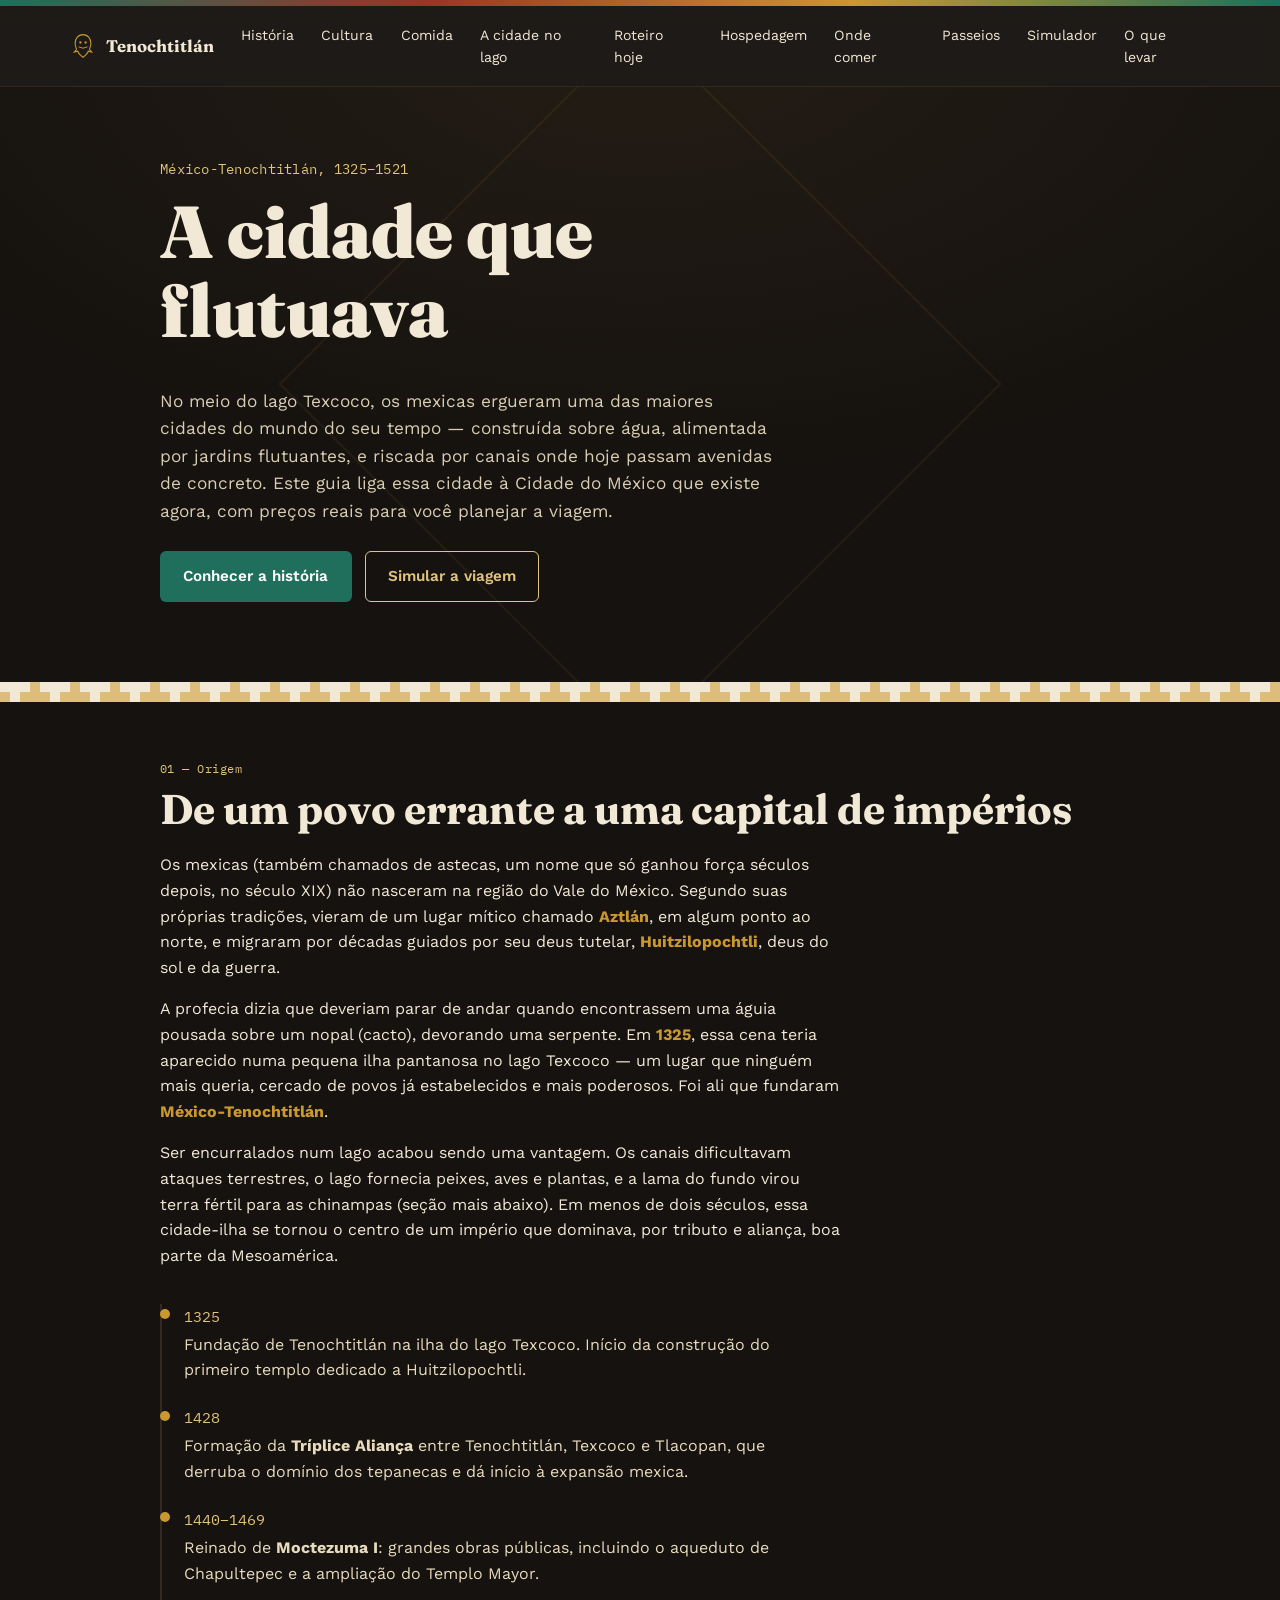
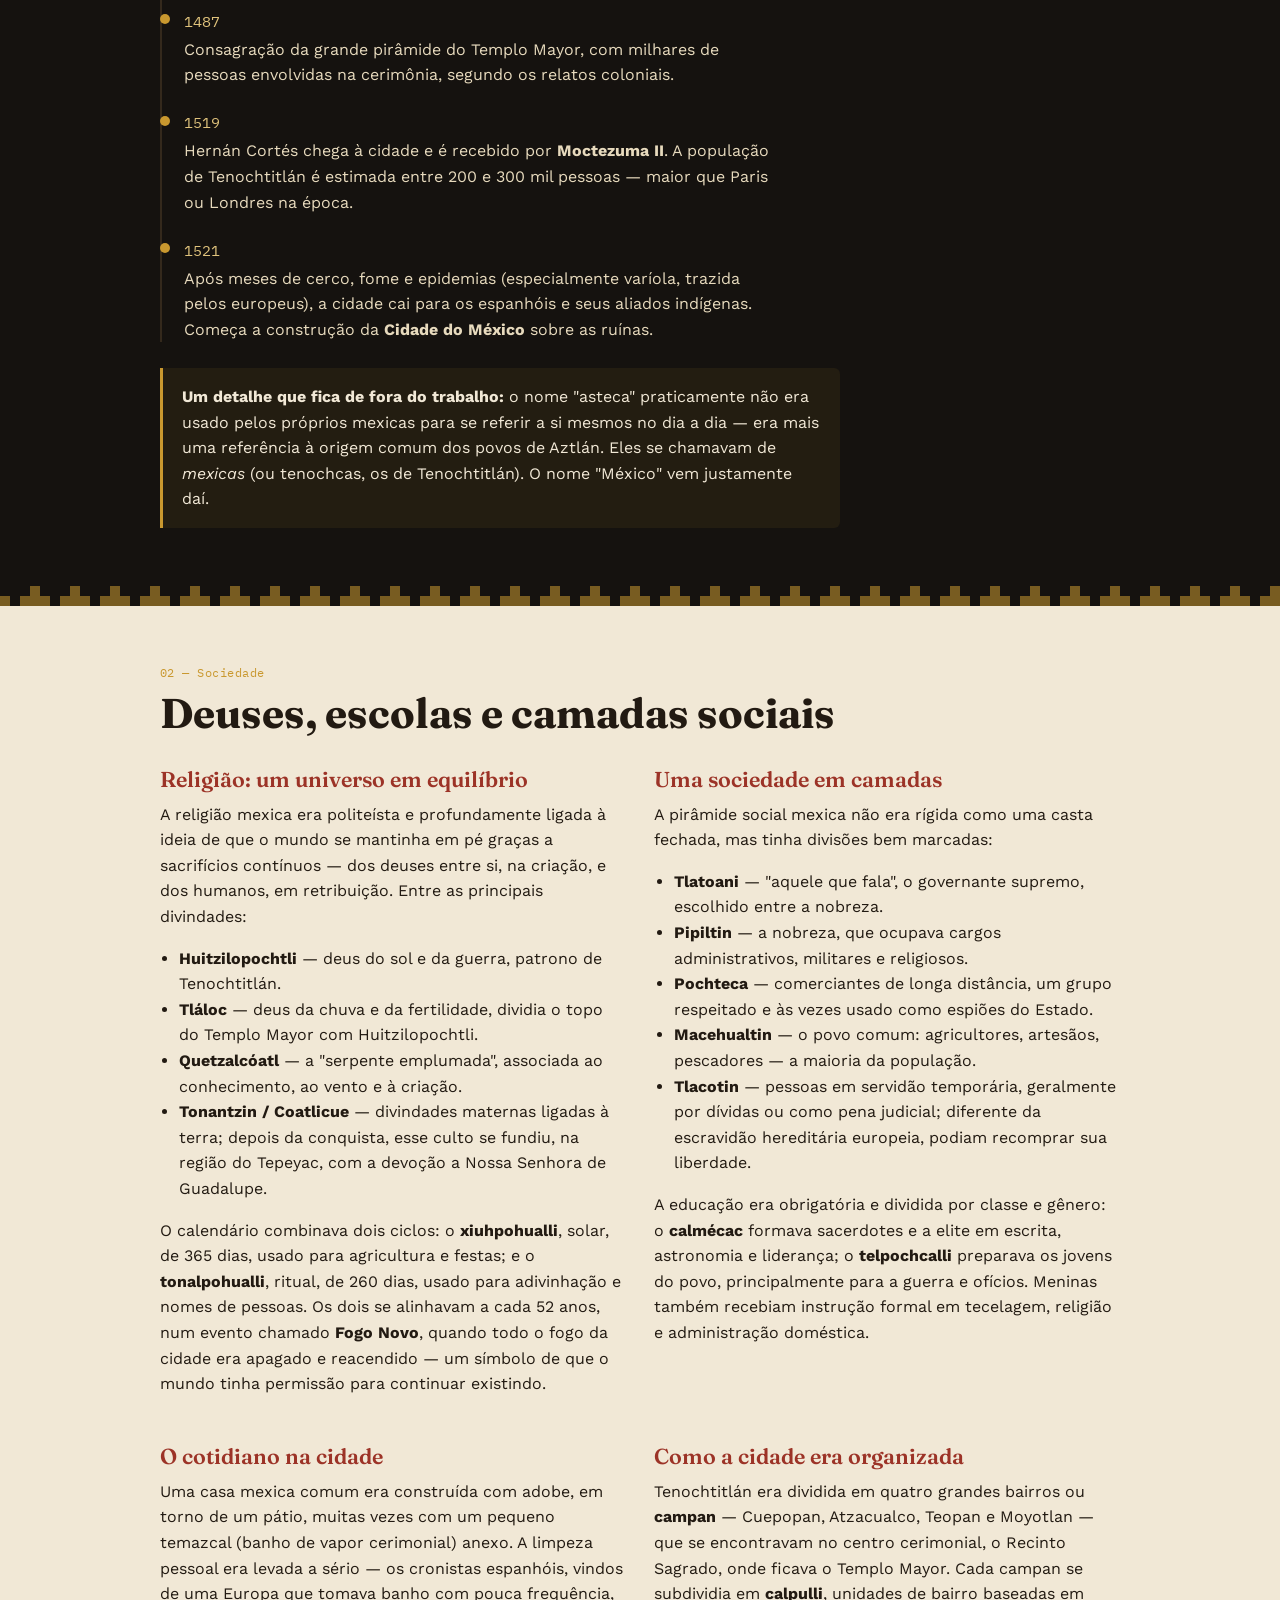
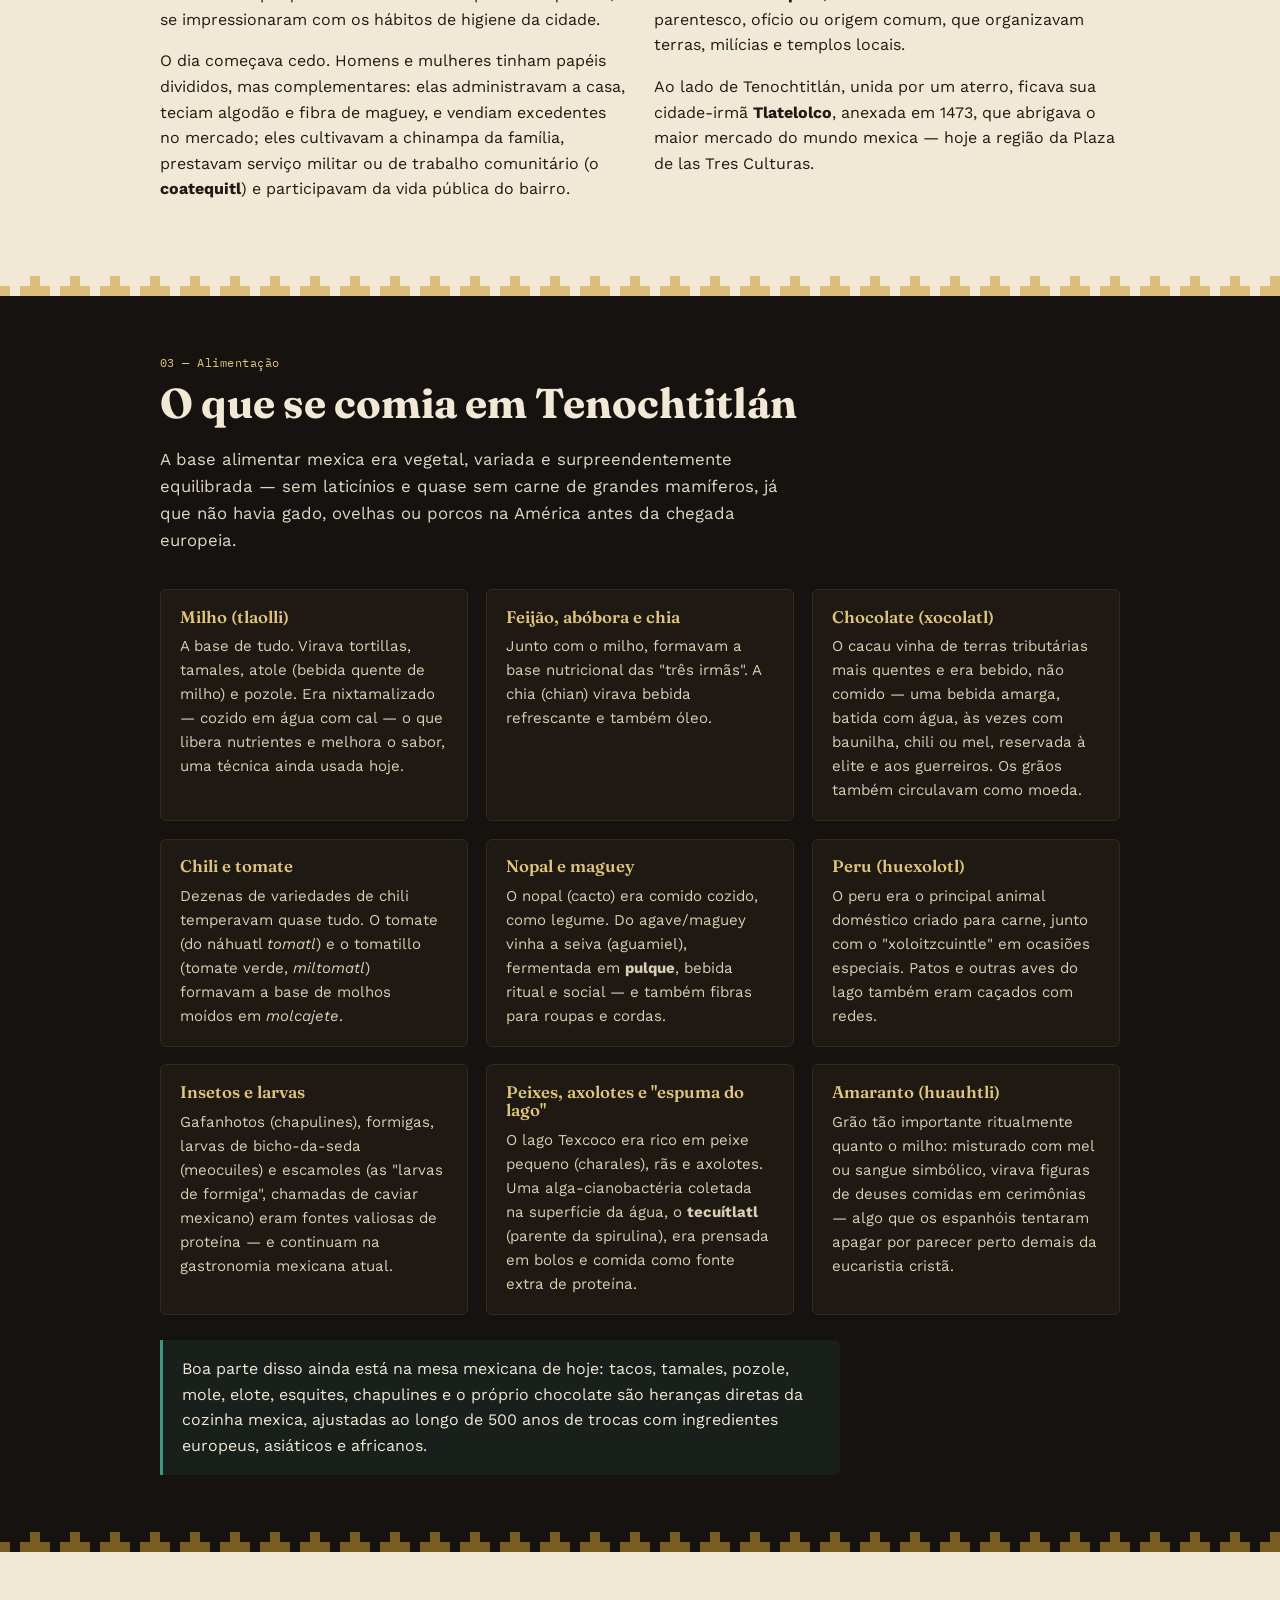
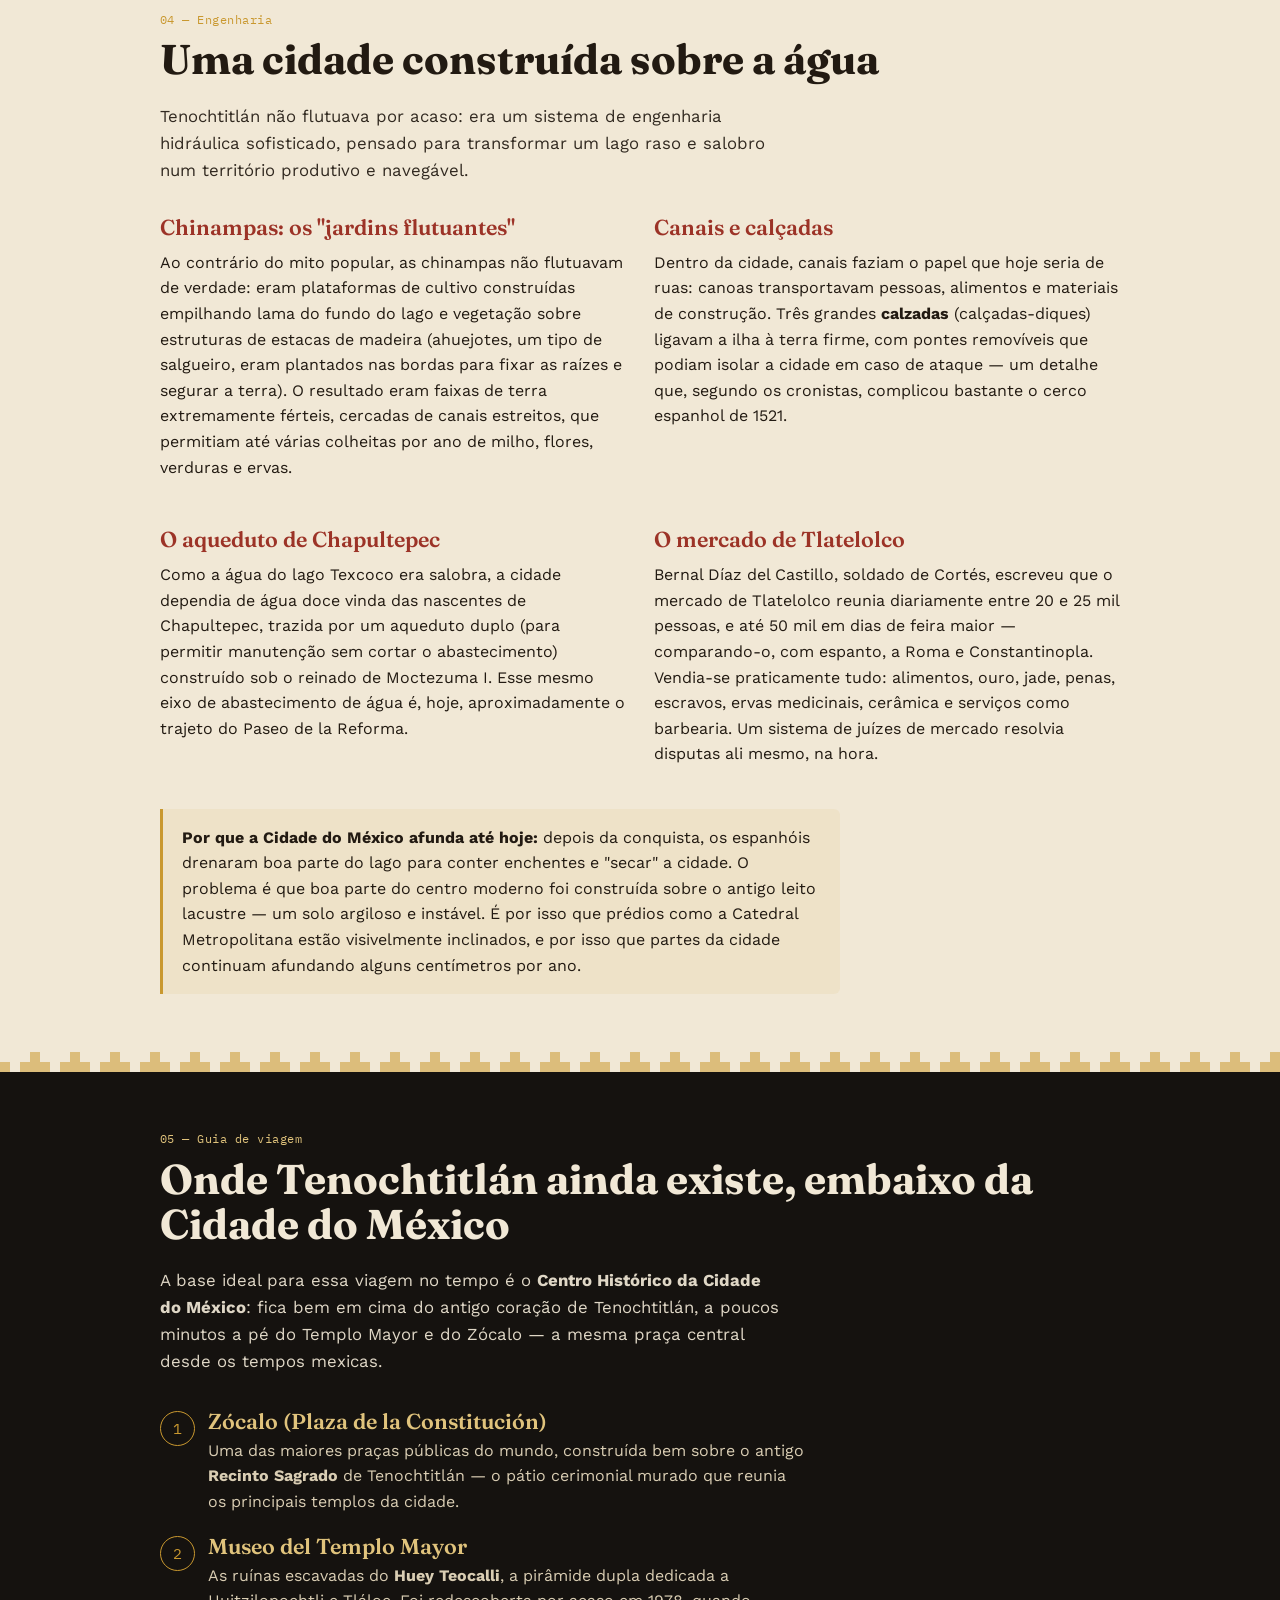
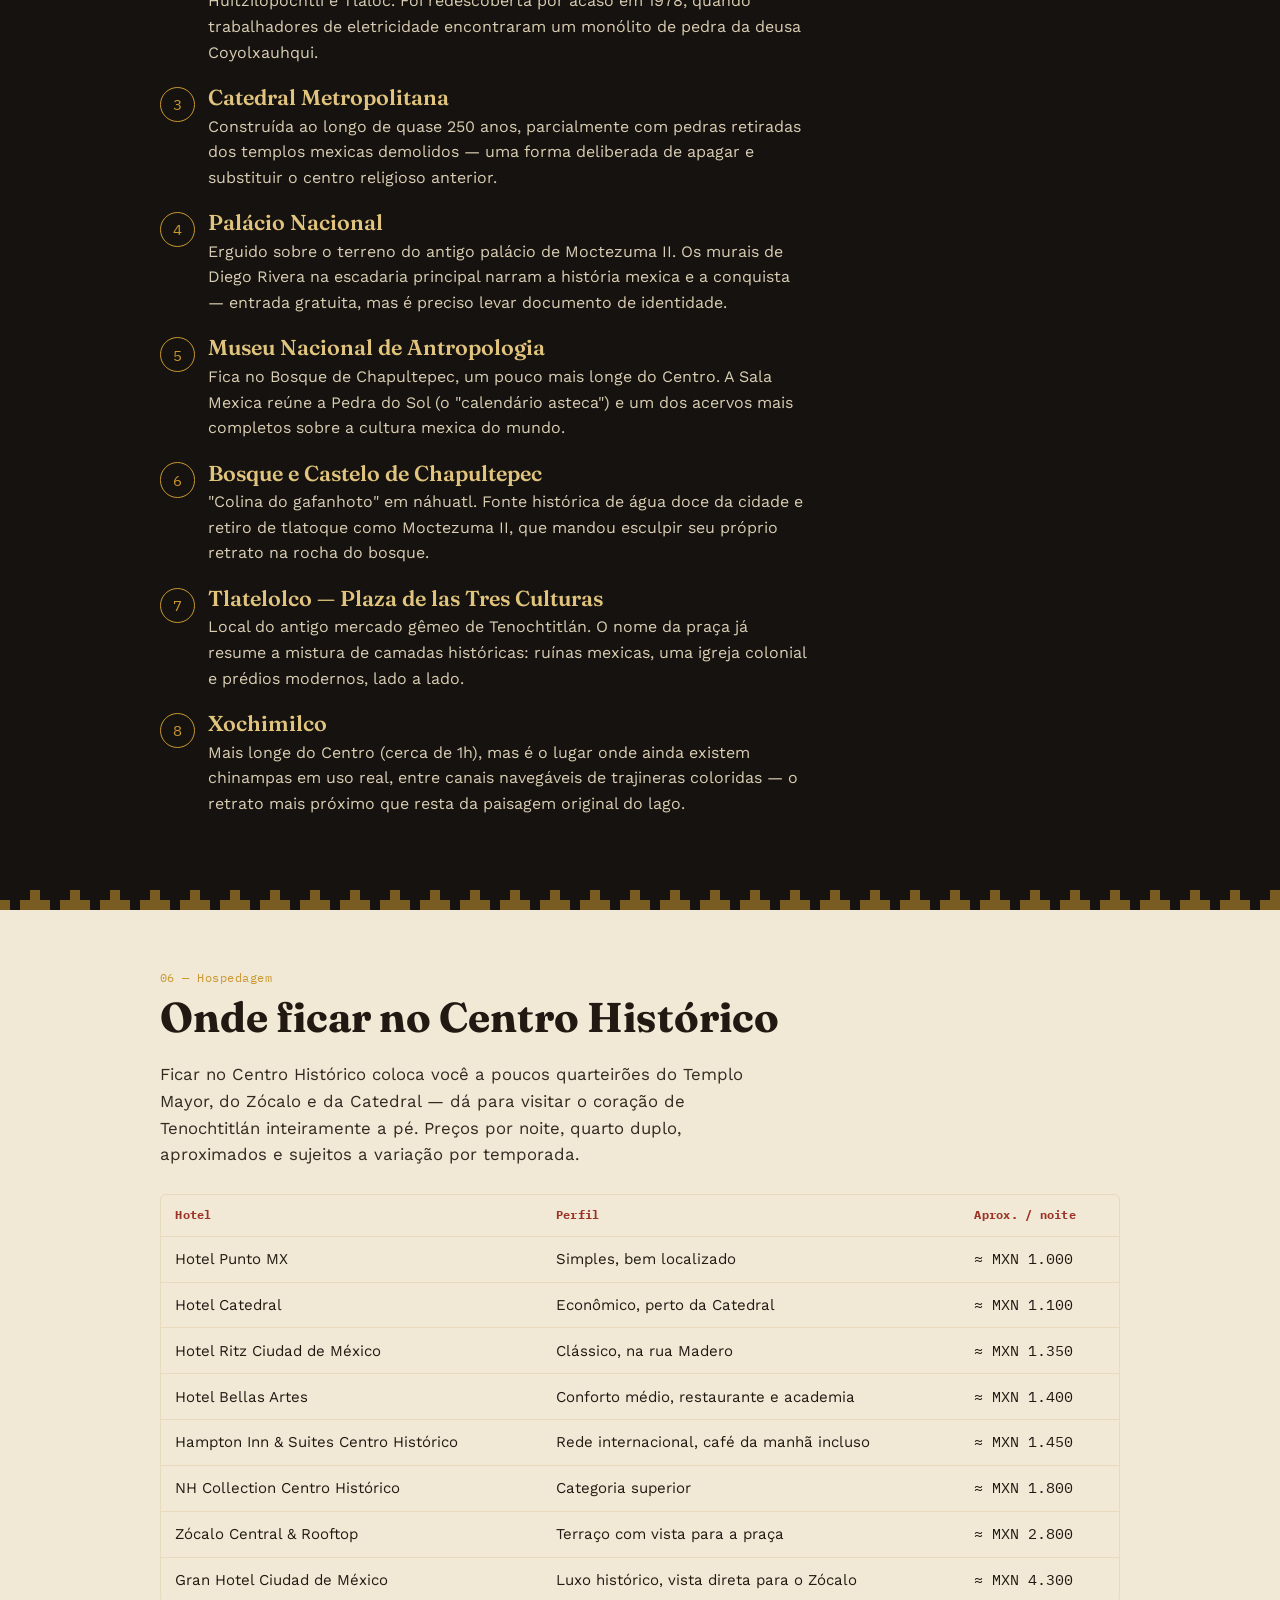
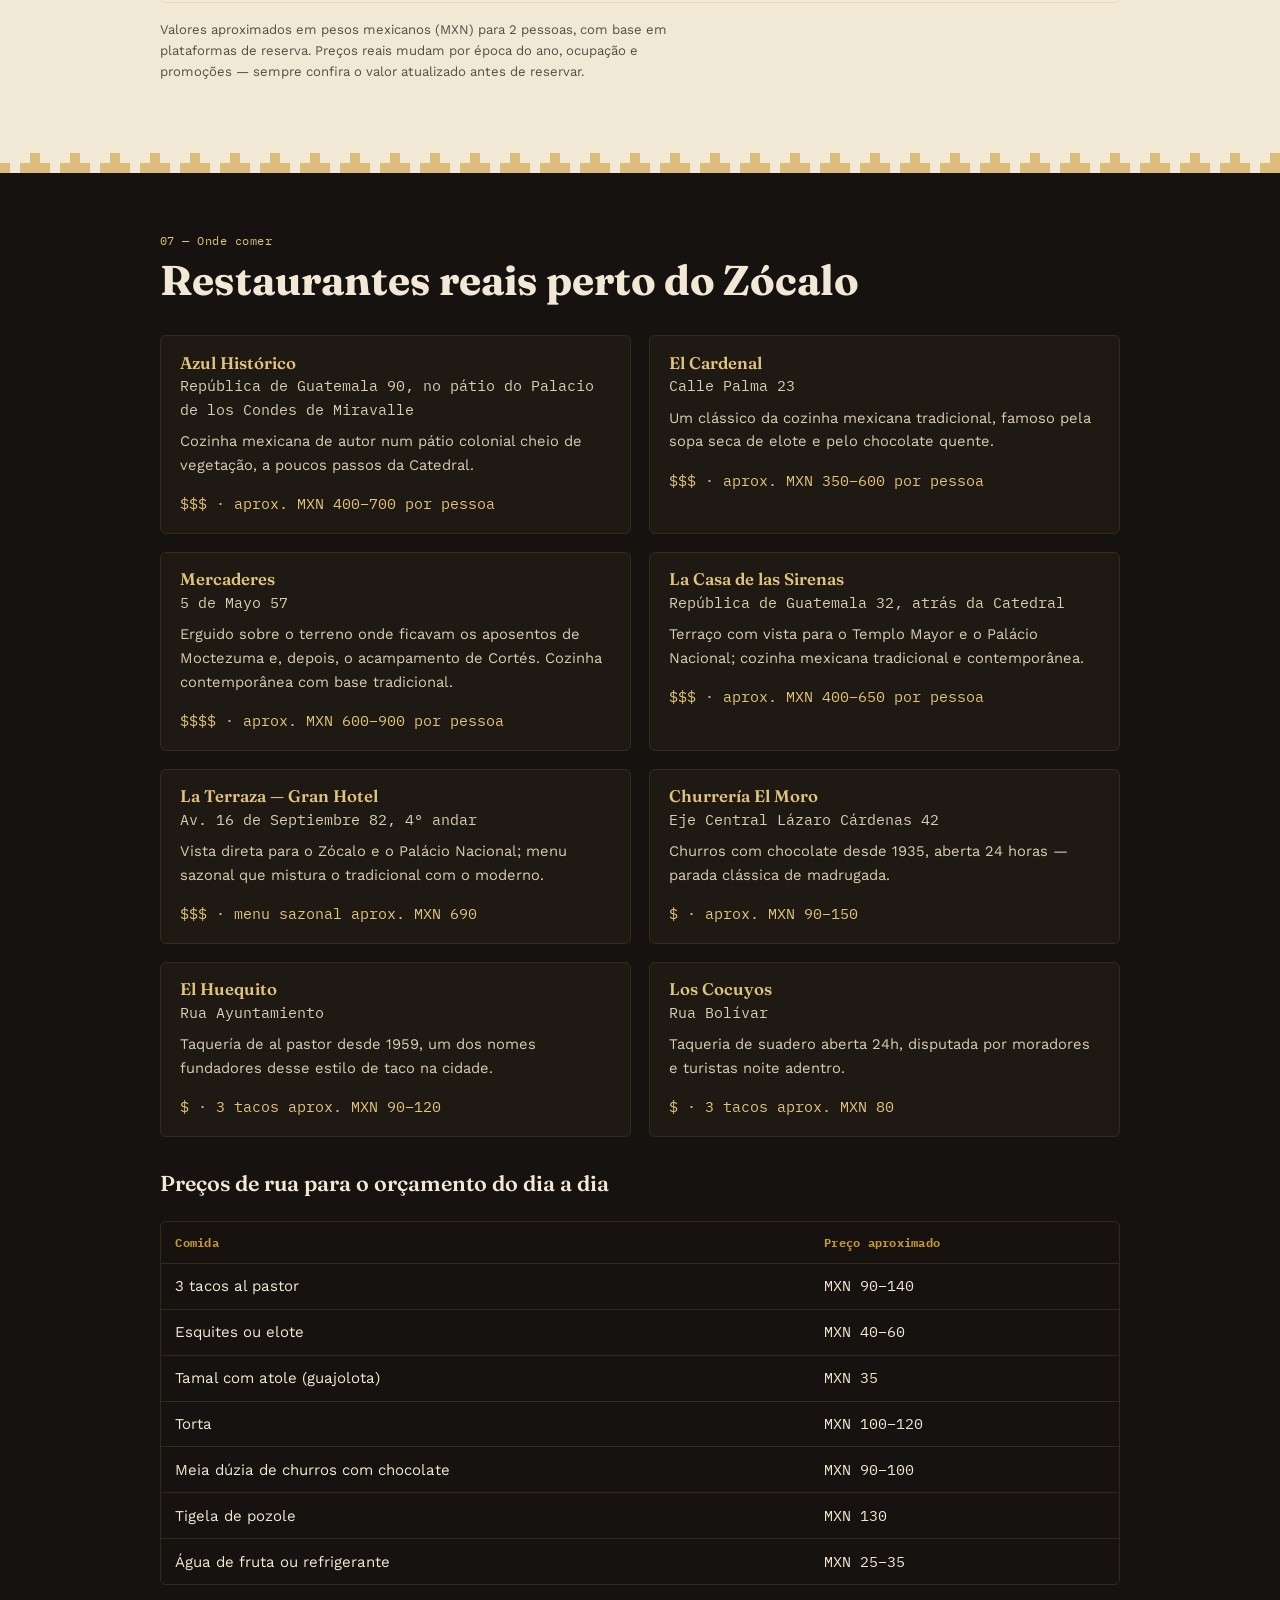
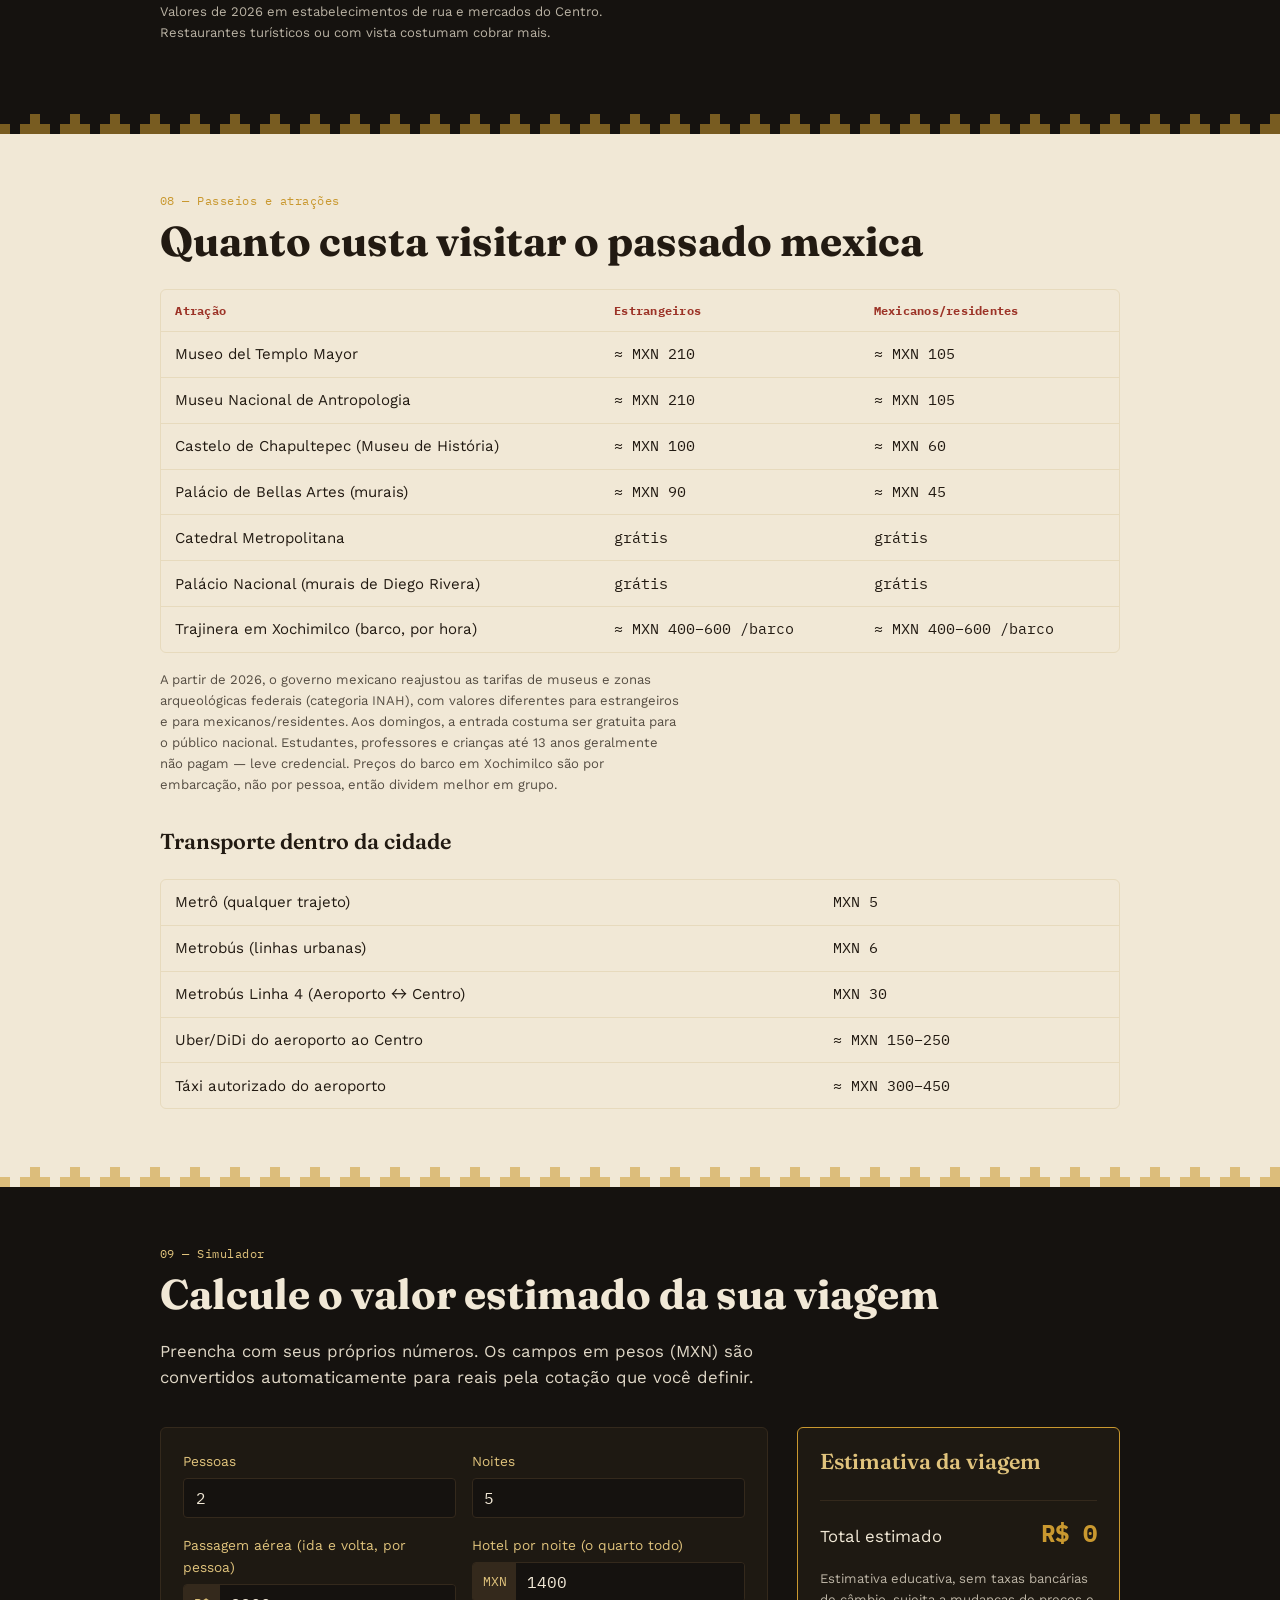
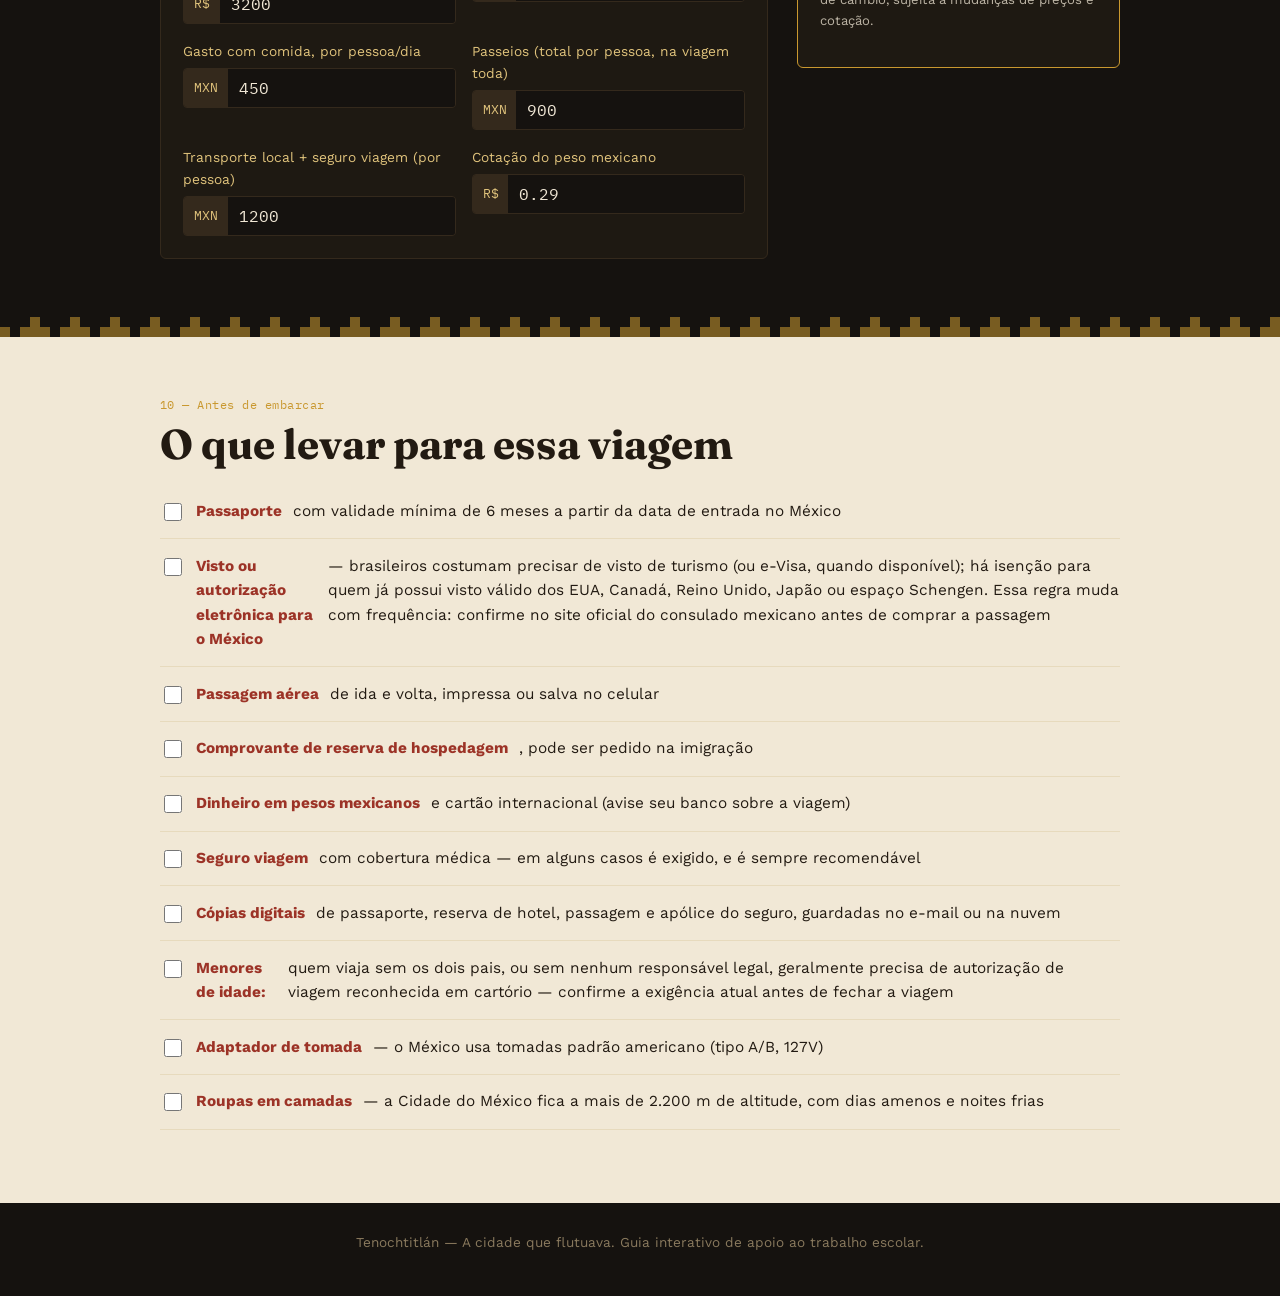
==== commit afd33bb1: "Add files via upload" ====
--- a/index.html
+++ b/index.html
@@ -3,264 +3,534 @@
 <head>
 <meta charset="UTF-8">
 <meta name="viewport" content="width=device-width, initial-scale=1.0">
-<title>Tenochtitlán — A Cidade que Flutuava</title>
-<style>
-:root{
- --bg:#f4ead5;--paper:#fffaf0;--ink:#2d211a;--brown:#542f20;--brown2:#75442c;
- --gold:#c7963c;--green:#4d6845;--blue:#3e7077;--red:#9b4935;
-}
-*{box-sizing:border-box} html{scroll-behavior:smooth}
-body{margin:0;background:var(--bg);color:var(--ink);font-family:Georgia,"Times New Roman",serif;line-height:1.7}
-nav{position:sticky;top:0;z-index:50;background:#3e2419;display:flex;gap:5px;justify-content:center;flex-wrap:wrap;padding:8px}
-nav a{color:#fff8e8;text-decoration:none;font:700 .84rem Arial,sans-serif;padding:8px 10px;border-radius:18px}
-nav a:hover{background:#70452f}
-.hero{min-height:72vh;display:grid;place-items:center;text-align:center;padding:55px 18px;color:white;
-background:linear-gradient(135deg,#40251b,#785039 48%,#315b60)}
-.hero-inner{max-width:900px}
-.badge{font:700 .75rem Arial,sans-serif;letter-spacing:2px;border:1px solid #e4c46f;padding:7px 13px;border-radius:999px;color:#ffe4a0}
-h1{font-size:clamp(3.3rem,11vw,7.5rem);line-height:.9;margin:20px 0 15px}
-.hero p{font-size:clamp(1.05rem,2.6vw,1.4rem);max-width:750px;margin:auto}
-.btn{display:inline-block;margin-top:25px;background:#d3a047;color:#28180f;text-decoration:none;font:bold 1rem Arial,sans-serif;padding:13px 20px;border-radius:9px}
-section{max-width:1120px;margin:auto;padding:62px 18px}
-.title{text-align:center;color:var(--brown);font-size:clamp(2rem,5vw,2.8rem);margin:0 0 10px}
-.lead{text-align:center;max-width:820px;margin:0 auto 32px}
-.grid{display:grid;grid-template-columns:repeat(auto-fit,minmax(245px,1fr));gap:18px}
-.card{background:var(--paper);border-radius:15px;padding:22px;box-shadow:0 6px 20px rgba(65,40,25,.10);border-top:4px solid var(--gold)}
-.card h3{color:var(--brown);margin-top:0}
-.card p:last-child{margin-bottom:0}
-.big{background:var(--paper);border-radius:16px;padding:28px;box-shadow:0 6px 20px rgba(65,40,25,.10)}
-.fact{background:#e8efdf;border-left:5px solid var(--green);padding:18px 20px;border-radius:10px}
-.blue{background:#e4f0f0;border-left:5px solid var(--blue)}
-.red{background:#f4e3dc;border-left:5px solid var(--red)}
-.timeline{max-width:850px;margin:auto;border-left:4px solid var(--gold);padding-left:22px}
-.timeline article{background:var(--paper);padding:17px 20px;margin-bottom:16px;border-radius:11px}
-.timeline strong{color:var(--brown2)}
-.food{display:grid;grid-template-columns:repeat(auto-fit,minmax(220px,1fr));gap:15px}
-.food .item{background:var(--paper);padding:18px;border-radius:13px}
-.food .emoji{font-size:2rem}
-table{width:100%;border-collapse:collapse;background:var(--paper);border-radius:12px;overflow:hidden}
-th,td{padding:12px;border-bottom:1px solid #dfd1b8;text-align:left}
-th{background:#5b3524;color:white;font-family:Arial,sans-serif}
-.money{color:var(--green);font-weight:bold}
-.calc{background:#3f271d;color:white;padding:25px;border-radius:16px}
-.calc-grid{display:grid;grid-template-columns:repeat(auto-fit,minmax(180px,1fr));gap:12px}
-label{font:700 .85rem Arial,sans-serif;display:block}
-input{width:100%;padding:11px;border:0;border-radius:8px;margin-top:5px;font-size:1rem}
-.total{font-size:1.6rem;color:#ffe09a;margin-top:20px}
-.note{font:.88rem Arial,sans-serif;color:#66594e}
-footer{background:#382117;color:#f7ead1;text-align:center;padding:32px 18px}
-@media(max-width:700px){section{padding:48px 14px}nav a{font-size:.78rem;padding:7px 8px}}
-</style>
+<title>Tenochtitlán — A cidade que flutuava</title>
+<meta name="description" content="Guia interativo sobre Tenochtitlán e os mexicas: história, cultura, alimentação, a cidade sobre o lago, e um roteiro real para visitar a Cidade do México hoje.">
+<link rel="icon" href="data:image/svg+xml,<svg xmlns=%22http://www.w3.org/2000/svg%22 viewBox=%220 0 100 100%22><text y=%22.9em%22 font-size=%2290%22>🦅</text></svg>">
+<link rel="preconnect" href="https://fonts.googleapis.com">
+<link rel="preconnect" href="https://fonts.gstatic.com" crossorigin>
+<link href="https://fonts.googleapis.com/css2?family=Fraunces:opsz,wght@9..144,400;9..144,600;9..144,700;9..144,900&family=Work+Sans:wght@400;500;600&family=IBM+Plex+Mono:wght@500;600&display=swap" rel="stylesheet">
+<link rel="stylesheet" href="style.css">
 </head>
 <body>
 
-<nav>
-<a href="#historia">História</a>
-<a href="#cidade">A cidade</a>
-<a href="#povo">O povo</a>
-<a href="#cultura">Cultura</a>
-<a href="#comida">Comidas</a>
-<a href="#curiosidades">Curiosidades</a>
-<a href="#viagem">Viagem</a>
-<a href="#orcamento">Orçamento</a>
-<a href="#documentos">O que levar</a>
-</nav>
-
-<header class="hero">
-<div class="hero-inner">
-<span class="badge">TENOCHTITLÁN</span>
-<h1>A cidade que flutuava</h1>
-<p>Uma viagem pela história, pelo cotidiano, pela cultura e pela alimentação dos mexicas — e, no final, um planejamento de viagem para conhecer hoje os lugares ligados a essa história.</p>
-<a class="btn" href="#historia">Explorar ↓</a>
-</div>
+<div class="glyph-band" aria-hidden="true"></div>
+
+<header class="site-header" id="topo">
+  <div class="header-inner">
+    <a class="brand" href="#topo">
+      <svg class="brand-glyph" viewBox="0 0 64 64" aria-hidden="true">
+        <path d="M32 6 C 20 6 14 16 14 26 C 14 32 17 36 17 40 L 12 46 L 20 44 C 22 50 27 54 32 58 C 37 54 42 50 44 44 L 52 46 L 47 40 C 47 36 50 32 50 26 C 50 16 44 6 32 6 Z" fill="none" stroke="currentColor" stroke-width="2.4"/>
+        <circle cx="26" cy="24" r="2.6" fill="currentColor"/>
+        <circle cx="38" cy="24" r="2.6" fill="currentColor"/>
+        <path d="M22 34 Q32 40 42 34" fill="none" stroke="currentColor" stroke-width="2.2"/>
+      </svg>
+      <span>Tenochtitlán</span>
+    </a>
+    <button class="nav-toggle" id="navToggle" aria-expanded="false" aria-controls="navMenu" aria-label="Abrir menu">
+      <span></span><span></span><span></span>
+    </button>
+    <nav class="site-nav" id="navMenu">
+      <a href="#historia">História</a>
+      <a href="#cultura">Cultura</a>
+      <a href="#alimentacao">Comida</a>
+      <a href="#cidade-lago">A cidade no lago</a>
+      <a href="#roteiro">Roteiro hoje</a>
+      <a href="#hospedagem">Hospedagem</a>
+      <a href="#onde-comer">Onde comer</a>
+      <a href="#passeios">Passeios</a>
+      <a href="#simulador">Simulador</a>
+      <a href="#levar">O que levar</a>
+    </nav>
+  </div>
 </header>
 
 <main>
 
-<section id="historia">
-<h2 class="title">📜 A história de Tenochtitlán</h2>
-<p class="lead">Muito mais do que uma cidade construída sobre um lago, Tenochtitlán foi o centro político, religioso e econômico dos mexicas.</p>
-<div class="timeline">
-<article><strong>Antes da cidade</strong><p>Os mexicas passaram por um longo período de migração pelo Vale do México. A tradição mexica conta que seu destino seria indicado por um sinal: uma águia sobre um cacto.</p></article>
-<article><strong>1325 — Fundação tradicional</strong><p>Tenochtitlán foi fundada em uma área insular do Lago Texcoco. O local parecia difícil para construir uma grande cidade, mas os mexicas transformaram suas condições naturais em uma vantagem.</p></article>
-<article><strong>O crescimento</strong><p>A cidade se expandiu com calçadas, canais, diques, aquedutos e áreas agrícolas. Tenochtitlán e Tlatelolco formaram um grande centro urbano e comercial.</p></article>
-<article><strong>1428 — Tríplice Aliança</strong><p>Mexicas de Tenochtitlán, Texcoco e Tlacopan formaram uma aliança que ampliou o poder político e militar da região.</p></article>
-<article><strong>Início do século XVI</strong><p>Tenochtitlán havia se tornado uma das grandes cidades da Mesoamérica, com mercados, templos, palácios, bairros e uma complexa organização social.</p></article>
-<article><strong>1519–1521 — Conquista</strong><p>A chegada dos espanhóis liderados por Hernán Cortés provocou uma série de conflitos e alianças. Em 1521, Tenochtitlán caiu após o cerco e a cidade foi posteriormente reconstruída pelos espanhóis.</p></article>
-</div>
-</section>
-
-<section id="cidade">
-<h2 class="title">🌊 Como uma cidade funcionava no lago?</h2>
-<div class="grid">
-<div class="card"><h3>🚣 Canais</h3><p>Os canais serviam para circulação de pessoas e mercadorias. Canoas eram importantes para o transporte dentro da região lacustre.</p></div>
-<div class="card"><h3>🌱 Chinampas</h3><p>As chinampas eram áreas agrícolas construídas em zonas rasas dos lagos. Elas permitiam produzir alimentos perto da cidade. O apelido “jardins flutuantes” é popular, mas elas não eram simplesmente ilhas que ficavam boiando.</p></div>
-<div class="card"><h3>💧 Aquedutos</h3><p>O abastecimento de água dependia de obras de engenharia, incluindo aquedutos que levavam água doce para a cidade.</p></div>
-<div class="card"><h3>🛣️ Calçadas</h3><p>Grandes calçadas ligavam a cidade às margens do lago. Elas funcionavam como importantes caminhos para circulação.</p></div>
-<div class="card"><h3>🏙️ Centro monumental</h3><p>O centro reunia o Templo Mayor, outros edifícios religiosos e espaços ligados ao poder político. Ao redor havia bairros residenciais e áreas de comércio.</p></div>
-<div class="card"><h3>🛒 Mercado de Tlatelolco</h3><p>O grande mercado de Tlatelolco reunia comerciantes e produtos de várias regiões, mostrando como a economia dependia de redes muito amplas.</p></div>
-</div>
-</section>
-
-<section id="povo">
-<h2 class="title">👥 Quem eram os mexicas?</h2>
-<div class="grid">
-<div class="big"><h3>Uma sociedade organizada</h3><p>A sociedade mexica possuía diferentes grupos e funções. O tlatoani era o governante; havia nobres, sacerdotes, guerreiros, comerciantes, agricultores, artesãos e outras categorias sociais. A posição social influenciava responsabilidades, educação e acesso a determinados espaços.</p></div>
-<div class="big"><h3>Educação</h3><p>A educação tinha importância na sociedade. Jovens recebiam ensinamentos relacionados à disciplina, religião, trabalho, guerra e responsabilidades sociais. Existiam diferentes caminhos educacionais conforme a posição e a função da pessoa.</p></div>
-<div class="big"><h3>Comerciantes</h3><p>Os <em>pochteca</em> eram comerciantes especializados que viajavam para negociar produtos e também podiam atuar como informantes sobre outras regiões. O comércio conectava Tenochtitlán a lugares distantes.</p></div>
-<div class="big"><h3>Guerreiros</h3><p>A guerra tinha papel importante na expansão e manutenção do poder mexica. Guerreiros podiam ganhar prestígio e posições sociais por seus feitos.</p></div>
-</div>
-</section>
-
-<section id="cultura">
-<h2 class="title">🎭 Cultura, religião e cotidiano</h2>
-<div class="grid">
-<div class="card"><h3>☀️ Religião</h3><p>A religião fazia parte da vida política e cotidiana. Divindades como Huitzilopochtli, Tlaloc e Quetzalcoatl ocupavam lugares importantes no universo religioso mesoamericano.</p></div>
-<div class="card"><h3>🛕 Templo Mayor</h3><p>O Templo Mayor era um dos principais centros religiosos de Tenochtitlán. Seu complexo possuía grande importância simbólica e política.</p></div>
-<div class="card"><h3>🎨 Arte</h3><p>Esculturas, pinturas, objetos de pedra, cerâmica, tecidos e ornamentos eram usados para representar divindades, governantes, animais, acontecimentos e ideias religiosas.</p></div>
-<div class="card"><h3>🗣️ Língua</h3><p>O náuatle era uma das principais línguas dos mexicas. Muitas palavras de origem náuatle continuam presentes no espanhol e em outras línguas.</p></div>
-<div class="card"><h3>🪶 Roupas e símbolos</h3><p>Roupas, penas, joias e outros adornos podiam indicar posição social, função e identidade. As penas de aves eram materiais muito valorizados.</p></div>
-<div class="card"><h3>⚽ Jogo de bola</h3><p>O jogo de bola era uma prática presente em várias sociedades mesoamericanas e tinha dimensões esportivas, sociais e religiosas.</p></div>
-</div>
-<div class="fact" style="margin-top:20px"><strong>🌵 O símbolo mais famoso:</strong> a imagem da águia sobre o cacto está ligada à tradição da fundação de Tenochtitlán e continua sendo um símbolo central da identidade mexicana.</div>
-</section>
-
-<section id="comida">
-<h2 class="title">🌽 O que os mexicas comiam?</h2>
-<p class="lead">A alimentação dependia principalmente da agricultura, da pesca, da caça, da coleta e do comércio.</p>
-<div class="food">
-<div class="item"><div class="emoji">🌽</div><h3>Milho</h3><p>Era um dos alimentos fundamentais da dieta. Podia ser preparado de diferentes maneiras e também era usado para fazer bebidas e massas.</p></div>
-<div class="item"><div class="emoji">🫘</div><h3>Feijão</h3><p>Fonte importante de alimento e frequentemente combinado com milho e outros ingredientes.</p></div>
-<div class="item"><div class="emoji">🌶️</div><h3>Pimentas</h3><p>As pimentas eram usadas para temperar diferentes preparações e faziam parte da culinária mesoamericana.</p></div>
-<div class="item"><div class="emoji">🥑</div><h3>Abacate</h3><p>Fruto cultivado e consumido na Mesoamérica, inclusive em preparações salgadas.</p></div>
-<div class="item"><div class="emoji">🍅</div><h3>Tomate</h3><p>Já era conhecido e consumido muito antes da chegada dos europeus às Américas.</p></div>
-<div class="item"><div class="emoji">🍫</div><h3>Cacau</h3><p>O cacau era usado para preparar bebidas. O chocolate como conhecemos hoje é resultado de transformações posteriores.</p></div>
-<div class="item"><div class="emoji">🦃</div><h3>Peru</h3><p>Aves como o peru eram domesticadas e também faziam parte da alimentação.</p></div>
-<div class="item"><div class="emoji">🐟</div><h3>Peixes</h3><p>A localização junto aos lagos favorecia o consumo de peixes e outros animais aquáticos.</p></div>
-<div class="item"><div class="emoji">🦗</div><h3>Insetos</h3><p>Gafanhotos e outros insetos podiam ser consumidos como fonte de alimento, prática que ainda existe em algumas regiões do México.</p></div>
-<div class="item"><div class="emoji">🫓</div><h3>Tortillas e massas de milho</h3><p>Preparações à base de milho eram importantes na alimentação mesoamericana e fazem parte da longa história culinária do México.</p></div>
-</div>
-<div class="blue" style="margin-top:20px"><strong>🍽️ Curiosidade:</strong> a alimentação não era igual para todas as pessoas. O acesso a determinados ingredientes dependia da região, da época, da posição social e das redes de comércio.</div>
-</section>
-
-<section id="curiosidades">
-<h2 class="title">🤯 Coisas que muita gente não sabe</h2>
-<div class="grid">
-<div class="card"><h3>1. Não era uma cidade “boiando”</h3><p>Tenochtitlán foi construída em uma área insular e lacustre. O nome popular “cidade que flutuava” é uma forma de destacar sua relação com a água.</p></div>
-<div class="card"><h3>2. Existiam duas grandes cidades</h3><p>Tenochtitlán e Tlatelolco ficavam lado a lado e tinham forte importância política e comercial.</p></div>
-<div class="card"><h3>3. O lago era parte da infraestrutura</h3><p>Água, canais, calçadas, diques e chinampas estavam integrados à forma como a cidade produzia alimentos e transportava pessoas.</p></div>
-<div class="card"><h3>4. A cidade foi reconstruída</h3><p>Após a conquista, os espanhóis aproveitaram partes da estrutura urbana e construíram a Cidade do México sobre a área da antiga Tenochtitlán.</p></div>
-<div class="card"><h3>5. O mercado era enorme</h3><p>O comércio reunia produtos agrícolas, artesanato, tecidos, alimentos e mercadorias vindas de diferentes regiões.</p></div>
-<div class="card"><h3>6. A história continua visível</h3><p>Vestígios arqueológicos do Templo Mayor podem ser visitados atualmente no Centro Histórico da Cidade do México.</p></div>
-</div>
-</section>
-
-<section id="viagem" class="highlight">
-<h2 class="title">✈️ E se você quisesse conhecer hoje?</h2>
-<p class="lead">Tenochtitlán não existe mais como cidade independente. Para conhecer seus vestígios, o destino é a atual Cidade do México.</p>
-<div class="grid">
-<div class="card"><h3>🏛️ Templo Mayor</h3><p>É o principal ponto para conhecer diretamente as ruínas do centro religioso de Tenochtitlán.</p></div>
-<div class="card"><h3>🏺 Museu Nacional de Antropologia</h3><p>Possui uma importante coleção arqueológica e uma sala dedicada à cultura mexica.</p></div>
-<div class="card"><h3>🌿 Xochimilco</h3><p>Conheça a paisagem de canais e chinampas que ajuda a entender a antiga região lacustre do Vale do México.</p></div>
-<div class="card"><h3>🏙️ Centro Histórico</h3><p>Caminhar pela região permite observar a cidade moderna construída sobre a área da antiga capital mexica.</p></div>
-</div>
-</section>
-
-<section id="orcamento">
-<h2 class="title">💰 Quanto custaria uma viagem?</h2>
-<p class="lead">Os valores abaixo são um exemplo de planejamento. Passagens, hotéis e alimentação mudam conforme a data e o estilo de viagem.</p>
-
-<div class="grid">
-<div class="card"><h3>📌 Exemplo do trabalho — 4 pessoas / 3 dias</h3>
-<table><tr><th>Item</th><th>Valor</th></tr>
-<tr><td>Passagens aéreas</td><td class="money">R$ 15.200</td></tr>
-<tr><td>Hospedagem</td><td>R$ 2.200</td></tr>
-<tr><td>Alimentação</td><td>R$ 1.800</td></tr>
-<tr><td>Passeios</td><td>R$ 1.000</td></tr>
-<tr><td>Transporte local + seguro</td><td>R$ 800</td></tr>
-<tr><th>Total</th><th>R$ 21.000</th></tr></table></div>
-
-<div class="card"><h3>📌 Exemplo do trabalho — 4 pessoas / 7 dias</h3>
-<table><tr><th>Item</th><th>Valor</th></tr>
-<tr><td>Passagens aéreas</td><td class="money">R$ 15.200</td></tr>
-<tr><td>Hospedagem</td><td>R$ 5.000</td></tr>
-<tr><td>Alimentação</td><td>R$ 4.200</td></tr>
-<tr><td>Passeios</td><td>R$ 1.800</td></tr>
-<tr><td>Transporte local + seguro</td><td>R$ 1.400</td></tr>
-<tr><th>Total</th><th>R$ 27.600</th></tr></table></div>
-</div>
-
-<div class="calc" style="margin-top:22px">
-<h3 style="margin-top:0">🧮 Monte seu próprio orçamento</h3>
-<p>Coloque os valores que você encontrar para sua viagem. O site calcula o total automaticamente.</p>
-<div class="calc-grid">
-<div><label>Pessoas<input id="pessoas" type="number" value="4" min="1"></label></div>
-<div><label>Passagem por pessoa (R$)<input id="passagem" type="number" value="3800" min="0"></label></div>
-<div><label>Hospedagem por noite (R$)<input id="hotel" type="number" value="315" min="0"></label></div>
-<div><label>Noites<input id="noites" type="number" value="6" min="1"></label></div>
-<div><label>Comida por pessoa/dia (R$)<input id="comida" type="number" value="150" min="0"></label></div>
-<div><label>Passeios por pessoa (R$)<input id="passeios" type="number" value="300" min="0"></label></div>
-<div><label>Transporte + seguro por pessoa (R$)<input id="transporte" type="number" value="350" min="0"></label></div>
-</div>
-<div class="total" id="total">Total: R$ 0,00</div>
-<p style="opacity:.85">Hospedagem é calculada por noite para um quarto/acomodação. Ajuste esse valor se forem necessários dois ou mais quartos.</p>
-</div>
-
-<div class="fact" style="margin-top:20px">
-<strong>💡 Dica para economizar:</strong> ficar mais dias não significa necessariamente gastar muito mais com passeios. Dá para montar um roteiro concentrando atrações próximas no mesmo dia e usando transporte público em parte dos deslocamentos.
-</div>
-</section>
-
-<section>
-<h2 class="title">🏛️ Valores de alguns lugares históricos</h2>
-<p class="lead">Para transformar o orçamento em algo mais concreto, estes são exemplos de entradas oficiais consultadas para 2026.</p>
-<div class="grid">
-<div class="card"><h3>Templo Mayor</h3><p>Entrada geral para visitante estrangeiro: <strong>MXN 210</strong>. O local funciona de terça a domingo, das 9h às 17h.</p></div>
-<div class="card"><h3>Museu Nacional de Antropologia</h3><p>Entrada geral para visitante estrangeiro: <strong>MXN 210</strong>. Funciona de terça a domingo, das 9h às 18h.</p></div>
-<div class="card"><h3>Estudantes</h3><p>Alguns espaços do INAH oferecem entrada gratuita ou condições especiais para estudantes com identificação válida. É importante conferir a regra específica antes da visita.</p></div>
-</div>
-</section>
-
-
-<section id="documentos">
-<h2 class="title">🛂 Antes de viajar: o que levar?</h2>
-<p class="lead">Além de dinheiro e malas, uma viagem internacional exige alguns documentos e cuidados importantes.</p>
-<div class="grid">
-<div class="card"><h3>🛂 Passaporte</h3><p>Leve um passaporte válido. Guarde também uma cópia digital e outra separada dos documentos principais.</p></div>
-<div class="card"><h3>🧾 Visto / autorização de entrada</h3><p>Confira as regras de entrada no México antes de comprar a viagem. As exigências podem mudar e dependem da situação do viajante.</p></div>
-<div class="card"><h3>✈️ Passagens</h3><p>Tenha os comprovantes da passagem de ida e volta ou dos próximos trechos da viagem.</p></div>
-<div class="card"><h3>🏨 Hospedagem</h3><p>Tenha o endereço e o comprovante da reserva do hotel ou da acomodação.</p></div>
-<div class="card"><h3>💳 Dinheiro e cartões</h3><p>Leve uma forma de pagamento internacional e algum dinheiro para despesas. É útil ter uma segunda forma de pagamento para emergências.</p></div>
-<div class="card"><h3>🧳 Mala</h3><p>Roupas adequadas ao clima, calçados confortáveis, itens de higiene, carregador e adaptador quando necessário.</p></div>
-<div class="card"><h3>🩹 Seguro viagem</h3><p>O seguro pode ajudar com situações inesperadas durante a viagem. Confira a cobertura antes de contratar.</p></div>
-<div class="card"><h3>📱 Cópias digitais</h3><p>Deixe cópias dos documentos e reservas em um local seguro e de fácil acesso, sem depender apenas do papel.</p></div>
-</div>
-<div class="red" style="margin-top:20px">
-<strong>⚠️ Atenção:</strong> regras de passaporte, visto e entrada podem mudar. Antes da viagem, confira as exigências oficiais para brasileiros e as orientações da companhia aérea. Se o viajante for menor de idade, também é importante verificar as regras de autorização de viagem com os responsáveis.
-</div>
-</section>
+  <!-- HERO -->
+  <section class="hero">
+    <div class="hero-glyphs" aria-hidden="true">
+      <svg viewBox="0 0 400 400"><path d="M200 40 L360 200 L200 360 L40 200 Z" fill="none" stroke="currentColor" stroke-width="1"/></svg>
+    </div>
+    <div class="hero-inner">
+      <p class="hero-eyebrow">México-Tenochtitlán, 1325–1521</p>
+      <h1>A cidade que<br>flutuava</h1>
+      <p class="hero-lede">No meio do lago Texcoco, os mexicas ergueram uma das maiores cidades do mundo do seu tempo — construída sobre água, alimentada por jardins flutuantes, e riscada por canais onde hoje passam avenidas de concreto. Este guia liga essa cidade à Cidade do México que existe agora, com preços reais para você planejar a viagem.</p>
+      <div class="hero-actions">
+        <a href="#historia" class="btn btn-primary">Conhecer a história</a>
+        <a href="#simulador" class="btn btn-ghost">Simular a viagem</a>
+      </div>
+    </div>
+  </section>
+
+  <div class="step-divider" aria-hidden="true"></div>
+
+  <!-- HISTÓRIA -->
+  <section class="section section-dark" id="historia">
+    <div class="section-inner">
+      <p class="kicker">01 — Origem</p>
+      <h2>De um povo errante a uma capital de impérios</h2>
+
+      <div class="prose">
+        <p>Os mexicas (também chamados de astecas, um nome que só ganhou força séculos depois, no século XIX) não nasceram na região do Vale do México. Segundo suas próprias tradições, vieram de um lugar mítico chamado <strong>Aztlán</strong>, em algum ponto ao norte, e migraram por décadas guiados por seu deus tutelar, <strong>Huitzilopochtli</strong>, deus do sol e da guerra.</p>
+        <p>A profecia dizia que deveriam parar de andar quando encontrassem uma águia pousada sobre um nopal (cacto), devorando uma serpente. Em <strong>1325</strong>, essa cena teria aparecido numa pequena ilha pantanosa no lago Texcoco — um lugar que ninguém mais queria, cercado de povos já estabelecidos e mais poderosos. Foi ali que fundaram <strong>México-Tenochtitlán</strong>.</p>
+        <p>Ser encurralados num lago acabou sendo uma vantagem. Os canais dificultavam ataques terrestres, o lago fornecia peixes, aves e plantas, e a lama do fundo virou terra fértil para as chinampas (seção mais abaixo). Em menos de dois séculos, essa cidade-ilha se tornou o centro de um império que dominava, por tributo e aliança, boa parte da Mesoamérica.</p>
+      </div>
+
+      <div class="timeline">
+        <div class="tl-item">
+          <span class="tl-year">1325</span>
+          <p>Fundação de Tenochtitlán na ilha do lago Texcoco. Início da construção do primeiro templo dedicado a Huitzilopochtli.</p>
+        </div>
+        <div class="tl-item">
+          <span class="tl-year">1428</span>
+          <p>Formação da <strong>Tríplice Aliança</strong> entre Tenochtitlán, Texcoco e Tlacopan, que derruba o domínio dos tepanecas e dá início à expansão mexica.</p>
+        </div>
+        <div class="tl-item">
+          <span class="tl-year">1440–1469</span>
+          <p>Reinado de <strong>Moctezuma I</strong>: grandes obras públicas, incluindo o aqueduto de Chapultepec e a ampliação do Templo Mayor.</p>
+        </div>
+        <div class="tl-item">
+          <span class="tl-year">1487</span>
+          <p>Consagração da grande pirâmide do Templo Mayor, com milhares de pessoas envolvidas na cerimônia, segundo os relatos coloniais.</p>
+        </div>
+        <div class="tl-item">
+          <span class="tl-year">1519</span>
+          <p>Hernán Cortés chega à cidade e é recebido por <strong>Moctezuma II</strong>. A população de Tenochtitlán é estimada entre 200 e 300 mil pessoas — maior que Paris ou Londres na época.</p>
+        </div>
+        <div class="tl-item">
+          <span class="tl-year">1521</span>
+          <p>Após meses de cerco, fome e epidemias (especialmente varíola, trazida pelos europeus), a cidade cai para os espanhóis e seus aliados indígenas. Começa a construção da <strong>Cidade do México</strong> sobre as ruínas.</p>
+        </div>
+      </div>
+
+      <div class="callout">
+        <p><strong>Um detalhe que fica de fora do trabalho:</strong> o nome "asteca" praticamente não era usado pelos próprios mexicas para se referir a si mesmos no dia a dia — era mais uma referência à origem comum dos povos de Aztlán. Eles se chamavam de <em>mexicas</em> (ou tenochcas, os de Tenochtitlán). O nome "México" vem justamente daí.</p>
+      </div>
+    </div>
+  </section>
+
+  <div class="step-divider inverse" aria-hidden="true"></div>
+
+  <!-- CULTURA -->
+  <section class="section section-light" id="cultura">
+    <div class="section-inner">
+      <p class="kicker">02 — Sociedade</p>
+      <h2>Deuses, escolas e camadas sociais</h2>
+
+      <div class="grid-2col">
+        <div class="prose-card">
+          <h3>Religião: um universo em equilíbrio</h3>
+          <p>A religião mexica era politeísta e profundamente ligada à ideia de que o mundo se mantinha em pé graças a sacrifícios contínuos — dos deuses entre si, na criação, e dos humanos, em retribuição. Entre as principais divindades:</p>
+          <ul>
+            <li><strong>Huitzilopochtli</strong> — deus do sol e da guerra, patrono de Tenochtitlán.</li>
+            <li><strong>Tláloc</strong> — deus da chuva e da fertilidade, dividia o topo do Templo Mayor com Huitzilopochtli.</li>
+            <li><strong>Quetzalcóatl</strong> — a "serpente emplumada", associada ao conhecimento, ao vento e à criação.</li>
+            <li><strong>Tonantzin / Coatlicue</strong> — divindades maternas ligadas à terra; depois da conquista, esse culto se fundiu, na região do Tepeyac, com a devoção a Nossa Senhora de Guadalupe.</li>
+          </ul>
+          <p>O calendário combinava dois ciclos: o <strong>xiuhpohualli</strong>, solar, de 365 dias, usado para agricultura e festas; e o <strong>tonalpohualli</strong>, ritual, de 260 dias, usado para adivinhação e nomes de pessoas. Os dois se alinhavam a cada 52 anos, num evento chamado <strong>Fogo Novo</strong>, quando todo o fogo da cidade era apagado e reacendido — um símbolo de que o mundo tinha permissão para continuar existindo.</p>
+        </div>
+
+        <div class="prose-card">
+          <h3>Uma sociedade em camadas</h3>
+          <p>A pirâmide social mexica não era rígida como uma casta fechada, mas tinha divisões bem marcadas:</p>
+          <ul>
+            <li><strong>Tlatoani</strong> — "aquele que fala", o governante supremo, escolhido entre a nobreza.</li>
+            <li><strong>Pipiltin</strong> — a nobreza, que ocupava cargos administrativos, militares e religiosos.</li>
+            <li><strong>Pochteca</strong> — comerciantes de longa distância, um grupo respeitado e às vezes usado como espiões do Estado.</li>
+            <li><strong>Macehualtin</strong> — o povo comum: agricultores, artesãos, pescadores — a maioria da população.</li>
+            <li><strong>Tlacotin</strong> — pessoas em servidão temporária, geralmente por dívidas ou como pena judicial; diferente da escravidão hereditária europeia, podiam recomprar sua liberdade.</li>
+          </ul>
+          <p>A educação era obrigatória e dividida por classe e gênero: o <strong>calmécac</strong> formava sacerdotes e a elite em escrita, astronomia e liderança; o <strong>telpochcalli</strong> preparava os jovens do povo, principalmente para a guerra e ofícios. Meninas também recebiam instrução formal em tecelagem, religião e administração doméstica.</p>
+        </div>
+      </div>
+
+      <div class="grid-2col">
+        <div class="prose-card">
+          <h3>O cotidiano na cidade</h3>
+          <p>Uma casa mexica comum era construída com adobe, em torno de um pátio, muitas vezes com um pequeno temazcal (banho de vapor cerimonial) anexo. A limpeza pessoal era levada a sério — os cronistas espanhóis, vindos de uma Europa que tomava banho com pouca frequência, se impressionaram com os hábitos de higiene da cidade.</p>
+          <p>O dia começava cedo. Homens e mulheres tinham papéis divididos, mas complementares: elas administravam a casa, teciam algodão e fibra de maguey, e vendiam excedentes no mercado; eles cultivavam a chinampa da família, prestavam serviço militar ou de trabalho comunitário (o <strong>coatequitl</strong>) e participavam da vida pública do bairro.</p>
+        </div>
+        <div class="prose-card">
+          <h3>Como a cidade era organizada</h3>
+          <p>Tenochtitlán era dividida em quatro grandes bairros ou <strong>campan</strong> — Cuepopan, Atzacualco, Teopan e Moyotlan — que se encontravam no centro cerimonial, o Recinto Sagrado, onde ficava o Templo Mayor. Cada campan se subdividia em <strong>calpulli</strong>, unidades de bairro baseadas em parentesco, ofício ou origem comum, que organizavam terras, milícias e templos locais.</p>
+          <p>Ao lado de Tenochtitlán, unida por um aterro, ficava sua cidade-irmã <strong>Tlatelolco</strong>, anexada em 1473, que abrigava o maior mercado do mundo mexica — hoje a região da Plaza de las Tres Culturas.</p>
+        </div>
+      </div>
+    </div>
+  </section>
+
+  <div class="step-divider" aria-hidden="true"></div>
+
+  <!-- ALIMENTAÇÃO -->
+  <section class="section section-dark" id="alimentacao">
+    <div class="section-inner">
+      <p class="kicker">03 — Alimentação</p>
+      <h2>O que se comia em Tenochtitlán</h2>
+      <p class="section-lede">A base alimentar mexica era vegetal, variada e surpreendentemente equilibrada — sem laticínios e quase sem carne de grandes mamíferos, já que não havia gado, ovelhas ou porcos na América antes da chegada europeia.</p>
+
+      <div class="food-grid">
+        <article class="food-card">
+          <h3>Milho (tlaolli)</h3>
+          <p>A base de tudo. Virava tortillas, tamales, atole (bebida quente de milho) e pozole. Era nixtamalizado — cozido em água com cal — o que libera nutrientes e melhora o sabor, uma técnica ainda usada hoje.</p>
+        </article>
+        <article class="food-card">
+          <h3>Feijão, abóbora e chia</h3>
+          <p>Junto com o milho, formavam a base nutricional das "três irmãs". A chia (chian) virava bebida refrescante e também óleo.</p>
+        </article>
+        <article class="food-card">
+          <h3>Chocolate (xocolatl)</h3>
+          <p>O cacau vinha de terras tributárias mais quentes e era bebido, não comido — uma bebida amarga, batida com água, às vezes com baunilha, chili ou mel, reservada à elite e aos guerreiros. Os grãos também circulavam como moeda.</p>
+        </article>
+        <article class="food-card">
+          <h3>Chili e tomate</h3>
+          <p>Dezenas de variedades de chili temperavam quase tudo. O tomate (do náhuatl <em>tomatl</em>) e o tomatillo (tomate verde, <em>miltomatl</em>) formavam a base de molhos moídos em <em>molcajete</em>.</p>
+        </article>
+        <article class="food-card">
+          <h3>Nopal e maguey</h3>
+          <p>O nopal (cacto) era comido cozido, como legume. Do agave/maguey vinha a seiva (aguamiel), fermentada em <strong>pulque</strong>, bebida ritual e social — e também fibras para roupas e cordas.</p>
+        </article>
+        <article class="food-card">
+          <h3>Peru (huexolotl)</h3>
+          <p>O peru era o principal animal doméstico criado para carne, junto com o "xoloitzcuintle" em ocasiões especiais. Patos e outras aves do lago também eram caçados com redes.</p>
+        </article>
+        <article class="food-card">
+          <h3>Insetos e larvas</h3>
+          <p>Gafanhotos (chapulines), formigas, larvas de bicho-da-seda (meocuiles) e escamoles (as "larvas de formiga", chamadas de caviar mexicano) eram fontes valiosas de proteína — e continuam na gastronomia mexicana atual.</p>
+        </article>
+        <article class="food-card">
+          <h3>Peixes, axolotes e "espuma do lago"</h3>
+          <p>O lago Texcoco era rico em peixe pequeno (charales), rãs e axolotes. Uma alga-cianobactéria coletada na superfície da água, o <strong>tecuítlatl</strong> (parente da spirulina), era prensada em bolos e comida como fonte extra de proteína.</p>
+        </article>
+        <article class="food-card">
+          <h3>Amaranto (huauhtli)</h3>
+          <p>Grão tão importante ritualmente quanto o milho: misturado com mel ou sangue simbólico, virava figuras de deuses comidas em cerimônias — algo que os espanhóis tentaram apagar por parecer perto demais da eucaristia cristã.</p>
+        </article>
+      </div>
+
+      <div class="callout callout-gold">
+        <p>Boa parte disso ainda está na mesa mexicana de hoje: tacos, tamales, pozole, mole, elote, esquites, chapulines e o próprio chocolate são heranças diretas da cozinha mexica, ajustadas ao longo de 500 anos de trocas com ingredientes europeus, asiáticos e africanos.</p>
+      </div>
+    </div>
+  </section>
+
+  <div class="step-divider inverse" aria-hidden="true"></div>
+
+  <!-- CIDADE NO LAGO -->
+  <section class="section section-light" id="cidade-lago">
+    <div class="section-inner">
+      <p class="kicker">04 — Engenharia</p>
+      <h2>Uma cidade construída sobre a água</h2>
+      <p class="section-lede">Tenochtitlán não flutuava por acaso: era um sistema de engenharia hidráulica sofisticado, pensado para transformar um lago raso e salobro num território produtivo e navegável.</p>
+
+      <div class="grid-2col">
+        <div class="prose-card">
+          <h3>Chinampas: os "jardins flutuantes"</h3>
+          <p>Ao contrário do mito popular, as chinampas não flutuavam de verdade: eram plataformas de cultivo construídas empilhando lama do fundo do lago e vegetação sobre estruturas de estacas de madeira (ahuejotes, um tipo de salgueiro, eram plantados nas bordas para fixar as raízes e segurar a terra). O resultado eram faixas de terra extremamente férteis, cercadas de canais estreitos, que permitiam até várias colheitas por ano de milho, flores, verduras e ervas.</p>
+        </div>
+        <div class="prose-card">
+          <h3>Canais e calçadas</h3>
+          <p>Dentro da cidade, canais faziam o papel que hoje seria de ruas: canoas transportavam pessoas, alimentos e materiais de construção. Três grandes <strong>calzadas</strong> (calçadas-diques) ligavam a ilha à terra firme, com pontes removíveis que podiam isolar a cidade em caso de ataque — um detalhe que, segundo os cronistas, complicou bastante o cerco espanhol de 1521.</p>
+        </div>
+      </div>
+
+      <div class="grid-2col">
+        <div class="prose-card">
+          <h3>O aqueduto de Chapultepec</h3>
+          <p>Como a água do lago Texcoco era salobra, a cidade dependia de água doce vinda das nascentes de Chapultepec, trazida por um aqueduto duplo (para permitir manutenção sem cortar o abastecimento) construído sob o reinado de Moctezuma I. Esse mesmo eixo de abastecimento de água é, hoje, aproximadamente o trajeto do Paseo de la Reforma.</p>
+        </div>
+        <div class="prose-card">
+          <h3>O mercado de Tlatelolco</h3>
+          <p>Bernal Díaz del Castillo, soldado de Cortés, escreveu que o mercado de Tlatelolco reunia diariamente entre 20 e 25 mil pessoas, e até 50 mil em dias de feira maior — comparando-o, com espanto, a Roma e Constantinopla. Vendia-se praticamente tudo: alimentos, ouro, jade, penas, escravos, ervas medicinais, cerâmica e serviços como barbearia. Um sistema de juízes de mercado resolvia disputas ali mesmo, na hora.</p>
+        </div>
+      </div>
+
+      <div class="callout">
+        <p><strong>Por que a Cidade do México afunda até hoje:</strong> depois da conquista, os espanhóis drenaram boa parte do lago para conter enchentes e "secar" a cidade. O problema é que boa parte do centro moderno foi construída sobre o antigo leito lacustre — um solo argiloso e instável. É por isso que prédios como a Catedral Metropolitana estão visivelmente inclinados, e por isso que partes da cidade continuam afundando alguns centímetros por ano.</p>
+      </div>
+    </div>
+  </section>
+
+  <div class="step-divider" aria-hidden="true"></div>
+
+  <!-- ROTEIRO / GUIA DE VIAGEM -->
+  <section class="section section-dark" id="roteiro">
+    <div class="section-inner">
+      <p class="kicker">05 — Guia de viagem</p>
+      <h2>Onde Tenochtitlán ainda existe, embaixo da Cidade do México</h2>
+      <p class="section-lede">A base ideal para essa viagem no tempo é o <strong>Centro Histórico da Cidade do México</strong>: fica bem em cima do antigo coração de Tenochtitlán, a poucos minutos a pé do Templo Mayor e do Zócalo — a mesma praça central desde os tempos mexicas.</p>
+
+      <ol class="route-list">
+        <li>
+          <h3>Zócalo (Plaza de la Constitución)</h3>
+          <p>Uma das maiores praças públicas do mundo, construída bem sobre o antigo <strong>Recinto Sagrado</strong> de Tenochtitlán — o pátio cerimonial murado que reunia os principais templos da cidade.</p>
+        </li>
+        <li>
+          <h3>Museo del Templo Mayor</h3>
+          <p>As ruínas escavadas do <strong>Huey Teocalli</strong>, a pirâmide dupla dedicada a Huitzilopochtli e Tláloc. Foi redescoberta por acaso em 1978, quando trabalhadores de eletricidade encontraram um monólito de pedra da deusa Coyolxauhqui.</p>
+        </li>
+        <li>
+          <h3>Catedral Metropolitana</h3>
+          <p>Construída ao longo de quase 250 anos, parcialmente com pedras retiradas dos templos mexicas demolidos — uma forma deliberada de apagar e substituir o centro religioso anterior.</p>
+        </li>
+        <li>
+          <h3>Palácio Nacional</h3>
+          <p>Erguido sobre o terreno do antigo palácio de Moctezuma II. Os murais de Diego Rivera na escadaria principal narram a história mexica e a conquista — entrada gratuita, mas é preciso levar documento de identidade.</p>
+        </li>
+        <li>
+          <h3>Museu Nacional de Antropologia</h3>
+          <p>Fica no Bosque de Chapultepec, um pouco mais longe do Centro. A Sala Mexica reúne a Pedra do Sol (o "calendário asteca") e um dos acervos mais completos sobre a cultura mexica do mundo.</p>
+        </li>
+        <li>
+          <h3>Bosque e Castelo de Chapultepec</h3>
+          <p>"Colina do gafanhoto" em náhuatl. Fonte histórica de água doce da cidade e retiro de tlatoque como Moctezuma II, que mandou esculpir seu próprio retrato na rocha do bosque.</p>
+        </li>
+        <li>
+          <h3>Tlatelolco — Plaza de las Tres Culturas</h3>
+          <p>Local do antigo mercado gêmeo de Tenochtitlán. O nome da praça já resume a mistura de camadas históricas: ruínas mexicas, uma igreja colonial e prédios modernos, lado a lado.</p>
+        </li>
+        <li>
+          <h3>Xochimilco</h3>
+          <p>Mais longe do Centro (cerca de 1h), mas é o lugar onde ainda existem chinampas em uso real, entre canais navegáveis de trajineras coloridas — o retrato mais próximo que resta da paisagem original do lago.</p>
+        </li>
+      </ol>
+    </div>
+  </section>
+
+  <div class="step-divider inverse" aria-hidden="true"></div>
+
+  <!-- HOSPEDAGEM -->
+  <section class="section section-light" id="hospedagem">
+    <div class="section-inner">
+      <p class="kicker">06 — Hospedagem</p>
+      <h2>Onde ficar no Centro Histórico</h2>
+      <p class="section-lede">Ficar no Centro Histórico coloca você a poucos quarteirões do Templo Mayor, do Zócalo e da Catedral — dá para visitar o coração de Tenochtitlán inteiramente a pé. Preços por noite, quarto duplo, aproximados e sujeitos a variação por temporada.</p>
+
+      <div class="table-wrap">
+        <table class="price-table">
+          <thead>
+            <tr><th>Hotel</th><th>Perfil</th><th>Aprox. / noite</th></tr>
+          </thead>
+          <tbody>
+            <tr><td>Hotel Punto MX</td><td>Simples, bem localizado</td><td class="num">≈ MXN 1.000</td></tr>
+            <tr><td>Hotel Catedral</td><td>Econômico, perto da Catedral</td><td class="num">≈ MXN 1.100</td></tr>
+            <tr><td>Hotel Ritz Ciudad de México</td><td>Clássico, na rua Madero</td><td class="num">≈ MXN 1.350</td></tr>
+            <tr><td>Hotel Bellas Artes</td><td>Conforto médio, restaurante e academia</td><td class="num">≈ MXN 1.400</td></tr>
+            <tr><td>Hampton Inn &amp; Suites Centro Histórico</td><td>Rede internacional, café da manhã incluso</td><td class="num">≈ MXN 1.450</td></tr>
+            <tr><td>NH Collection Centro Histórico</td><td>Categoria superior</td><td class="num">≈ MXN 1.800</td></tr>
+            <tr><td>Zócalo Central &amp; Rooftop</td><td>Terraço com vista para a praça</td><td class="num">≈ MXN 2.800</td></tr>
+            <tr><td>Gran Hotel Ciudad de México</td><td>Luxo histórico, vista direta para o Zócalo</td><td class="num">≈ MXN 4.300</td></tr>
+          </tbody>
+        </table>
+      </div>
+      <p class="fine-print">Valores aproximados em pesos mexicanos (MXN) para 2 pessoas, com base em plataformas de reserva. Preços reais mudam por época do ano, ocupação e promoções — sempre confira o valor atualizado antes de reservar.</p>
+    </div>
+  </section>
+
+  <div class="step-divider" aria-hidden="true"></div>
+
+  <!-- ONDE COMER -->
+  <section class="section section-dark" id="onde-comer">
+    <div class="section-inner">
+      <p class="kicker">07 — Onde comer</p>
+      <h2>Restaurantes reais perto do Zócalo</h2>
+
+      <div class="restaurant-grid">
+        <article class="restaurant-card">
+          <h3>Azul Histórico</h3>
+          <p class="r-addr">República de Guatemala 90, no pátio do Palacio de los Condes de Miravalle</p>
+          <p>Cozinha mexicana de autor num pátio colonial cheio de vegetação, a poucos passos da Catedral.</p>
+          <p class="r-price">$$$ · aprox. MXN 400–700 por pessoa</p>
+        </article>
+        <article class="restaurant-card">
+          <h3>El Cardenal</h3>
+          <p class="r-addr">Calle Palma 23</p>
+          <p>Um clássico da cozinha mexicana tradicional, famoso pela sopa seca de elote e pelo chocolate quente.</p>
+          <p class="r-price">$$$ · aprox. MXN 350–600 por pessoa</p>
+        </article>
+        <article class="restaurant-card">
+          <h3>Mercaderes</h3>
+          <p class="r-addr">5 de Mayo 57</p>
+          <p>Erguido sobre o terreno onde ficavam os aposentos de Moctezuma e, depois, o acampamento de Cortés. Cozinha contemporânea com base tradicional.</p>
+          <p class="r-price">$$$$ · aprox. MXN 600–900 por pessoa</p>
+        </article>
+        <article class="restaurant-card">
+          <h3>La Casa de las Sirenas</h3>
+          <p class="r-addr">República de Guatemala 32, atrás da Catedral</p>
+          <p>Terraço com vista para o Templo Mayor e o Palácio Nacional; cozinha mexicana tradicional e contemporânea.</p>
+          <p class="r-price">$$$ · aprox. MXN 400–650 por pessoa</p>
+        </article>
+        <article class="restaurant-card">
+          <h3>La Terraza — Gran Hotel</h3>
+          <p class="r-addr">Av. 16 de Septiembre 82, 4º andar</p>
+          <p>Vista direta para o Zócalo e o Palácio Nacional; menu sazonal que mistura o tradicional com o moderno.</p>
+          <p class="r-price">$$$ · menu sazonal aprox. MXN 690</p>
+        </article>
+        <article class="restaurant-card">
+          <h3>Churrería El Moro</h3>
+          <p class="r-addr">Eje Central Lázaro Cárdenas 42</p>
+          <p>Churros com chocolate desde 1935, aberta 24 horas — parada clássica de madrugada.</p>
+          <p class="r-price">$ · aprox. MXN 90–150</p>
+        </article>
+        <article class="restaurant-card">
+          <h3>El Huequito</h3>
+          <p class="r-addr">Rua Ayuntamiento</p>
+          <p>Taquería de al pastor desde 1959, um dos nomes fundadores desse estilo de taco na cidade.</p>
+          <p class="r-price">$ · 3 tacos aprox. MXN 90–120</p>
+        </article>
+        <article class="restaurant-card">
+          <h3>Los Cocuyos</h3>
+          <p class="r-addr">Rua Bolívar</p>
+          <p>Taqueria de suadero aberta 24h, disputada por moradores e turistas noite adentro.</p>
+          <p class="r-price">$ · 3 tacos aprox. MXN 80</p>
+        </article>
+      </div>
+
+      <h3 class="subhead">Preços de rua para o orçamento do dia a dia</h3>
+      <div class="table-wrap">
+        <table class="price-table">
+          <thead><tr><th>Comida</th><th>Preço aproximado</th></tr></thead>
+          <tbody>
+            <tr><td>3 tacos al pastor</td><td class="num">MXN 90–140</td></tr>
+            <tr><td>Esquites ou elote</td><td class="num">MXN 40–60</td></tr>
+            <tr><td>Tamal com atole (guajolota)</td><td class="num">MXN 35</td></tr>
+            <tr><td>Torta</td><td class="num">MXN 100–120</td></tr>
+            <tr><td>Meia dúzia de churros com chocolate</td><td class="num">MXN 90–100</td></tr>
+            <tr><td>Tigela de pozole</td><td class="num">MXN 130</td></tr>
+            <tr><td>Água de fruta ou refrigerante</td><td class="num">MXN 25–35</td></tr>
+          </tbody>
+        </table>
+      </div>
+      <p class="fine-print">Valores de 2026 em estabelecimentos de rua e mercados do Centro. Restaurantes turísticos ou com vista costumam cobrar mais.</p>
+    </div>
+  </section>
+
+  <div class="step-divider inverse" aria-hidden="true"></div>
+
+  <!-- PASSEIOS -->
+  <section class="section section-light" id="passeios">
+    <div class="section-inner">
+      <p class="kicker">08 — Passeios e atrações</p>
+      <h2>Quanto custa visitar o passado mexica</h2>
+
+      <div class="table-wrap">
+        <table class="price-table">
+          <thead><tr><th>Atração</th><th>Estrangeiros</th><th>Mexicanos/residentes</th></tr></thead>
+          <tbody>
+            <tr><td>Museo del Templo Mayor</td><td class="num">≈ MXN 210</td><td class="num">≈ MXN 105</td></tr>
+            <tr><td>Museu Nacional de Antropologia</td><td class="num">≈ MXN 210</td><td class="num">≈ MXN 105</td></tr>
+            <tr><td>Castelo de Chapultepec (Museu de História)</td><td class="num">≈ MXN 100</td><td class="num">≈ MXN 60</td></tr>
+            <tr><td>Palácio de Bellas Artes (murais)</td><td class="num">≈ MXN 90</td><td class="num">≈ MXN 45</td></tr>
+            <tr><td>Catedral Metropolitana</td><td class="num">grátis</td><td class="num">grátis</td></tr>
+            <tr><td>Palácio Nacional (murais de Diego Rivera)</td><td class="num">grátis</td><td class="num">grátis</td></tr>
+            <tr><td>Trajinera em Xochimilco (barco, por hora)</td><td class="num">≈ MXN 400–600 /barco</td><td class="num">≈ MXN 400–600 /barco</td></tr>
+          </tbody>
+        </table>
+      </div>
+      <p class="fine-print">A partir de 2026, o governo mexicano reajustou as tarifas de museus e zonas arqueológicas federais (categoria INAH), com valores diferentes para estrangeiros e para mexicanos/residentes. Aos domingos, a entrada costuma ser gratuita para o público nacional. Estudantes, professores e crianças até 13 anos geralmente não pagam — leve credencial. Preços do barco em Xochimilco são por embarcação, não por pessoa, então dividem melhor em grupo.</p>
+
+      <h3 class="subhead">Transporte dentro da cidade</h3>
+      <div class="table-wrap">
+        <table class="price-table">
+          <tbody>
+            <tr><td>Metrô (qualquer trajeto)</td><td class="num">MXN 5</td></tr>
+            <tr><td>Metrobús (linhas urbanas)</td><td class="num">MXN 6</td></tr>
+            <tr><td>Metrobús Linha 4 (Aeroporto ↔ Centro)</td><td class="num">MXN 30</td></tr>
+            <tr><td>Uber/DiDi do aeroporto ao Centro</td><td class="num">≈ MXN 150–250</td></tr>
+            <tr><td>Táxi autorizado do aeroporto</td><td class="num">≈ MXN 300–450</td></tr>
+          </tbody>
+        </table>
+      </div>
+    </div>
+  </section>
+
+  <div class="step-divider" aria-hidden="true"></div>
+
+  <!-- SIMULADOR -->
+  <section class="section section-dark" id="simulador">
+    <div class="section-inner">
+      <p class="kicker">09 — Simulador</p>
+      <h2>Calcule o valor estimado da sua viagem</h2>
+      <p class="section-lede">Preencha com seus próprios números. Os campos em pesos (MXN) são convertidos automaticamente para reais pela cotação que você definir.</p>
+
+      <div class="simulator" id="simulator">
+        <div class="sim-form">
+          <label>
+            Pessoas
+            <input type="number" id="simPessoas" min="1" value="2">
+          </label>
+          <label>
+            Noites
+            <input type="number" id="simNoites" min="1" value="5">
+          </label>
+          <label>
+            Passagem aérea (ida e volta, por pessoa)
+            <div class="input-prefix"><span>R$</span><input type="number" id="simPassagem" min="0" value="3200"></div>
+          </label>
+          <label>
+            Hotel por noite (o quarto todo)
+            <div class="input-prefix"><span>MXN</span><input type="number" id="simHotel" min="0" value="1400"></div>
+          </label>
+          <label>
+            Gasto com comida, por pessoa/dia
+            <div class="input-prefix"><span>MXN</span><input type="number" id="simComida" min="0" value="450"></div>
+          </label>
+          <label>
+            Passeios (total por pessoa, na viagem toda)
+            <div class="input-prefix"><span>MXN</span><input type="number" id="simPasseios" min="0" value="900"></div>
+          </label>
+          <label>
+            Transporte local + seguro viagem (por pessoa)
+            <div class="input-prefix"><span>MXN</span><input type="number" id="simTransporte" min="0" value="1200"></div>
+          </label>
+          <label>
+            Cotação do peso mexicano
+            <div class="input-prefix"><span>R$</span><input type="number" id="simCotacao" min="0" step="0.001" value="0.29"></div>
+          </label>
+        </div>
+
+        <div class="sim-result">
+          <h3>Estimativa da viagem</h3>
+          <ul class="sim-breakdown" id="simBreakdown"></ul>
+          <div class="sim-total">
+            <span>Total estimado</span>
+            <strong id="simTotalBRL">R$ 0</strong>
+          </div>
+          <p class="sim-total-mxn" id="simTotalMXN"></p>
+          <p class="fine-print">Estimativa educativa, sem taxas bancárias de câmbio, sujeita a mudanças de preços e cotação.</p>
+        </div>
+      </div>
+    </div>
+  </section>
+
+  <div class="step-divider inverse" aria-hidden="true"></div>
+
+  <!-- O QUE LEVAR -->
+  <section class="section section-light" id="levar">
+    <div class="section-inner">
+      <p class="kicker">10 — Antes de embarcar</p>
+      <h2>O que levar para essa viagem</h2>
+
+      <ul class="checklist" id="checklist">
+        <li><label><input type="checkbox" data-key="passaporte"> <strong>Passaporte</strong> com validade mínima de 6 meses a partir da data de entrada no México</label></li>
+        <li><label><input type="checkbox" data-key="visto"> <strong>Visto ou autorização eletrônica para o México</strong> — brasileiros costumam precisar de visto de turismo (ou e-Visa, quando disponível); há isenção para quem já possui visto válido dos EUA, Canadá, Reino Unido, Japão ou espaço Schengen. Essa regra muda com frequência: confirme no site oficial do consulado mexicano antes de comprar a passagem</label></li>
+        <li><label><input type="checkbox" data-key="passagem"> <strong>Passagem aérea</strong> de ida e volta, impressa ou salva no celular</label></li>
+        <li><label><input type="checkbox" data-key="hospedagem"> <strong>Comprovante de reserva de hospedagem</strong>, pode ser pedido na imigração</label></li>
+        <li><label><input type="checkbox" data-key="dinheiro"> <strong>Dinheiro em pesos mexicanos</strong> e cartão internacional (avise seu banco sobre a viagem)</label></li>
+        <li><label><input type="checkbox" data-key="seguro"> <strong>Seguro viagem</strong> com cobertura médica — em alguns casos é exigido, e é sempre recomendável</label></li>
+        <li><label><input type="checkbox" data-key="copias"> <strong>Cópias digitais</strong> de passaporte, reserva de hotel, passagem e apólice do seguro, guardadas no e-mail ou na nuvem</label></li>
+        <li><label><input type="checkbox" data-key="menor"> <strong>Menores de idade:</strong> quem viaja sem os dois pais, ou sem nenhum responsável legal, geralmente precisa de autorização de viagem reconhecida em cartório — confirme a exigência atual antes de fechar a viagem</label></li>
+        <li><label><input type="checkbox" data-key="adaptador"> <strong>Adaptador de tomada</strong> — o México usa tomadas padrão americano (tipo A/B, 127V)</label></li>
+        <li><label><input type="checkbox" data-key="roupa"> <strong>Roupas em camadas</strong> — a Cidade do México fica a mais de 2.200 m de altitude, com dias amenos e noites frias</label></li>
+      </ul>
+    </div>
+  </section>
+
+  <footer class="site-footer">
+    <p>Tenochtitlán — A cidade que flutuava. Guia interativo de apoio ao trabalho escolar.</p>
+  </footer>
 
 </main>
 
-<footer>
-<strong>Tenochtitlán — A Cidade que Flutuava</strong>
-<p>História • Cultura • Alimentação • Viagem • Orçamento</p>
-</footer>
-
-<script>
-function brl(n){return n.toLocaleString('pt-BR',{style:'currency',currency:'BRL'});}
-function calc(){
- const pessoas=+document.getElementById('pessoas').value||0;
- const passagem=+document.getElementById('passagem').value||0;
- const hotel=+document.getElementById('hotel').value||0;
- const noites=+document.getElementById('noites').value||0;
- const comida=+document.getElementById('comida').value||0;
- const passeios=+document.getElementById('passeios').value||0;
- const transporte=+document.getElementById('transporte').value||0;
- const total=(pessoas*passagem)+(hotel*noites)+(pessoas*comida*noites)+(pessoas*passeios)+(pessoas*transporte);
- document.getElementById('total').textContent='Total: '+brl(total);
-}
-document.querySelectorAll('input').forEach(x=>x.addEventListener('input',calc)); calc();
-</script>
+<script src="script.js"></script>
 </body>
-</html>+</html>
--- a/style.css
+++ b/style.css
@@ -0,0 +1,615 @@
+/* ============================================================
+   TENOCHTITLÁN — token system
+   Obsidiana (fundo escuro ritual) / Amate (papel-casca claro)
+   Jade (acento primário) / Cochonilha (acento quente)
+   Ouro (destaque raro)
+   ============================================================ */
+
+:root{
+  --obsidian: #15120f;
+  --obsidian-2: #1e1912;
+  --obsidian-line: #34291c;
+  --amate: #f1e8d6;
+  --amate-2: #e7dabd;
+  --ink: #221a12;
+  --ink-soft: #4a3d2c;
+  --jade: #1f6f5c;
+  --jade-light: #3f9683;
+  --cochineal: #9c3327;
+  --cochineal-light: #c1503f;
+  --gold: #c9982f;
+  --gold-soft: #e0c37c;
+  --cream-text: #f1e8d6;
+
+  --font-display: "Fraunces", serif;
+  --font-body: "Work Sans", sans-serif;
+  --font-mono: "IBM Plex Mono", monospace;
+
+  --max-w: 960px;
+  --radius: 6px;
+}
+
+*, *::before, *::after{ box-sizing: border-box; }
+
+html{ scroll-behavior: smooth; }
+
+body{
+  margin: 0;
+  font-family: var(--font-body);
+  background: var(--amate);
+  color: var(--ink);
+  line-height: 1.6;
+  -webkit-font-smoothing: antialiased;
+}
+
+@media (prefers-reduced-motion: reduce){
+  html{ scroll-behavior: auto; }
+  *{ animation-duration: 0.001ms !important; transition-duration: 0.001ms !important; }
+}
+
+a{ color: inherit; }
+
+h1, h2, h3{
+  font-family: var(--font-display);
+  font-weight: 700;
+  line-height: 1.08;
+  margin: 0 0 0.5em;
+}
+
+h2{ font-size: clamp(1.7rem, 4vw, 2.6rem); }
+h3{ font-size: clamp(1.1rem, 2.4vw, 1.35rem); font-weight: 600; }
+
+p{ margin: 0 0 1em; }
+
+ul, ol{ padding-left: 1.2em; }
+
+.kicker{
+  font-family: var(--font-mono);
+  font-size: 0.78rem;
+  letter-spacing: 0.04em;
+  color: var(--gold);
+  margin-bottom: 0.6em;
+}
+.section-dark .kicker{ color: var(--gold-soft); }
+
+/* top thin decorative band */
+.glyph-band{
+  height: 6px;
+  background: linear-gradient(90deg, var(--jade), var(--cochineal), var(--gold), var(--jade));
+}
+
+/* ---------------- HEADER / NAV ---------------- */
+.site-header{
+  position: sticky;
+  top: 0;
+  z-index: 50;
+  background: rgba(21, 18, 15, 0.96);
+  backdrop-filter: blur(6px);
+  border-bottom: 1px solid var(--obsidian-line);
+}
+.header-inner{
+  max-width: 1180px;
+  margin: 0 auto;
+  padding: 0.7rem 1.2rem;
+  display: flex;
+  align-items: center;
+  gap: 1rem;
+}
+.brand{
+  display: flex;
+  align-items: center;
+  gap: 0.55rem;
+  text-decoration: none;
+  color: var(--cream-text);
+  font-family: var(--font-display);
+  font-weight: 700;
+  font-size: 1.05rem;
+  margin-right: auto;
+}
+.brand-glyph{ width: 28px; height: 28px; color: var(--gold); flex-shrink: 0; }
+
+.nav-toggle{
+  display: flex;
+  flex-direction: column;
+  justify-content: center;
+  gap: 5px;
+  width: 40px;
+  height: 40px;
+  background: none;
+  border: none;
+  cursor: pointer;
+  padding: 0;
+}
+.nav-toggle span{
+  display: block;
+  height: 2px;
+  background: var(--cream-text);
+  border-radius: 2px;
+  transition: transform 0.25s ease, opacity 0.25s ease;
+}
+.nav-toggle[aria-expanded="true"] span:nth-child(1){ transform: translateY(7px) rotate(45deg); }
+.nav-toggle[aria-expanded="true"] span:nth-child(2){ opacity: 0; }
+.nav-toggle[aria-expanded="true"] span:nth-child(3){ transform: translateY(-7px) rotate(-45deg); }
+
+.site-nav{
+  display: flex;
+  flex-direction: column;
+  position: absolute;
+  top: 100%;
+  left: 0;
+  right: 0;
+  background: var(--obsidian);
+  border-bottom: 1px solid var(--obsidian-line);
+  max-height: 0;
+  overflow: hidden;
+  transition: max-height 0.3s ease;
+}
+.site-nav.open{ max-height: 600px; }
+.site-nav a{
+  color: var(--cream-text);
+  text-decoration: none;
+  padding: 0.85rem 1.4rem;
+  font-size: 0.95rem;
+  border-top: 1px solid var(--obsidian-line);
+}
+.site-nav a:hover{ color: var(--gold-soft); }
+
+@media (min-width: 860px){
+  .nav-toggle{ display: none; }
+  .site-nav{
+    position: static;
+    flex-direction: row;
+    max-height: none;
+    background: none;
+    border: none;
+    gap: 0.3rem;
+  }
+  .site-nav a{
+    border-top: none;
+    padding: 0.4rem 0.7rem;
+    font-size: 0.88rem;
+  }
+}
+
+/* ---------------- HERO ---------------- */
+.hero{
+  position: relative;
+  background: radial-gradient(120% 140% at 50% -10%, #241d15 0%, var(--obsidian) 55%);
+  color: var(--cream-text);
+  overflow: hidden;
+  padding: 4.5rem 1.2rem 5rem;
+}
+.hero-glyphs{
+  position: absolute;
+  inset: 0;
+  display: flex;
+  align-items: center;
+  justify-content: center;
+  opacity: 0.08;
+  color: var(--gold);
+  pointer-events: none;
+}
+.hero-glyphs svg{ width: 130vw; max-width: 900px; }
+
+.hero-inner{
+  position: relative;
+  max-width: var(--max-w);
+  margin: 0 auto;
+  animation: rise 0.9s ease both;
+}
+@keyframes rise{
+  from{ opacity: 0; transform: translateY(18px); }
+  to{ opacity: 1; transform: translateY(0); }
+}
+
+.hero-eyebrow{
+  font-family: var(--font-mono);
+  color: var(--gold-soft);
+  font-size: 0.85rem;
+  letter-spacing: 0.02em;
+  margin-bottom: 0.8em;
+}
+.hero h1{
+  font-size: clamp(2.6rem, 8vw, 4.6rem);
+  font-weight: 900;
+  font-optical-sizing: auto;
+  max-width: 11ch;
+}
+.hero-lede{
+  max-width: 56ch;
+  font-size: 1.08rem;
+  color: #d9cdb3;
+}
+.hero-actions{
+  display: flex;
+  flex-wrap: wrap;
+  gap: 0.8rem;
+  margin-top: 1.6rem;
+}
+
+.btn{
+  display: inline-block;
+  padding: 0.75rem 1.4rem;
+  border-radius: var(--radius);
+  text-decoration: none;
+  font-weight: 600;
+  font-size: 0.95rem;
+  border: 1px solid transparent;
+  transition: transform 0.15s ease, background 0.15s ease;
+}
+.btn:hover{ transform: translateY(-1px); }
+.btn-primary{ background: var(--jade); color: #fff; }
+.btn-primary:hover{ background: var(--jade-light); }
+.btn-ghost{ border-color: var(--gold-soft); color: var(--gold-soft); }
+.btn-ghost:hover{ background: rgba(224,195,124,0.1); }
+
+/* ---------------- STEP DIVIDER (xicalcoliuhqui motif) ---------------- */
+.step-divider{
+  height: 20px;
+  background-color: var(--amate);
+  background-image: url("data:image/svg+xml,%3Csvg xmlns='http://www.w3.org/2000/svg' width='40' height='20' viewBox='0 0 40 20'%3E%3Cpath d='M0 20 L0 10 L10 10 L10 0 L20 0 L20 10 L30 10 L30 20 Z' fill='%23c9982f' opacity='0.55'/%3E%3C/svg%3E");
+  background-repeat: repeat-x;
+  background-position: bottom;
+}
+.step-divider.inverse{
+  background-color: var(--obsidian);
+}
+
+/* ---------------- SECTIONS ---------------- */
+.section{ padding: 3.6rem 1.2rem; }
+.section-inner{ max-width: var(--max-w); margin: 0 auto; }
+.section-dark{ background: var(--obsidian); color: var(--cream-text); }
+.section-light{ background: var(--amate); color: var(--ink); }
+
+.section-lede{
+  font-size: 1.05rem;
+  max-width: 62ch;
+  opacity: 0.92;
+}
+
+.prose p{ max-width: 68ch; }
+.prose strong{ color: var(--gold); }
+.section-light .prose strong{ color: var(--cochineal); }
+
+.subhead{ margin-top: 2.2rem; }
+
+/* callouts */
+.callout{
+  border-left: 3px solid var(--gold);
+  padding: 1rem 1.2rem;
+  background: rgba(201,152,47,0.08);
+  border-radius: 0 var(--radius) var(--radius) 0;
+  max-width: 68ch;
+  margin-top: 1.6rem;
+}
+.callout p{ margin: 0; }
+.callout-gold{
+  border-left-color: var(--jade-light);
+  background: rgba(63,150,131,0.1);
+}
+
+/* ---------------- TIMELINE (history is a real sequence) ---------------- */
+.timeline{
+  margin-top: 2.2rem;
+  border-left: 2px solid var(--obsidian-line);
+  padding-left: 1.4rem;
+  display: flex;
+  flex-direction: column;
+  gap: 1.4rem;
+}
+.tl-item{ position: relative; }
+.tl-item::before{
+  content: "";
+  position: absolute;
+  left: -1.53rem;
+  top: 0.35rem;
+  width: 10px;
+  height: 10px;
+  border-radius: 50%;
+  background: var(--gold);
+}
+.tl-year{
+  display: inline-block;
+  font-family: var(--font-mono);
+  color: var(--gold-soft);
+  font-size: 0.95rem;
+  margin-bottom: 0.25em;
+}
+.tl-item p{ margin: 0; max-width: 60ch; color: #e7dabd; }
+
+/* ---------------- GRID / CARDS ---------------- */
+.grid-2col{
+  display: grid;
+  grid-template-columns: 1fr;
+  gap: 1.8rem;
+  margin-top: 2rem;
+}
+@media (min-width: 760px){
+  .grid-2col{ grid-template-columns: 1fr 1fr; }
+}
+.prose-card p, .prose-card li{ max-width: 52ch; }
+.prose-card h3{ margin-bottom: 0.5em; }
+.section-dark .prose-card h3{ color: var(--gold-soft); }
+.section-light .prose-card h3{ color: var(--cochineal); }
+
+.food-grid{
+  display: grid;
+  grid-template-columns: 1fr;
+  gap: 1.1rem;
+  margin-top: 2.2rem;
+}
+@media (min-width: 620px){
+  .food-grid{ grid-template-columns: 1fr 1fr; }
+}
+@media (min-width: 960px){
+  .food-grid{ grid-template-columns: 1fr 1fr 1fr; }
+}
+.food-card{
+  border: 1px solid var(--obsidian-line);
+  border-radius: var(--radius);
+  padding: 1.1rem 1.2rem;
+  background: var(--obsidian-2);
+}
+.food-card h3{ color: var(--gold-soft); font-size: 1.05rem; }
+.food-card p{ margin: 0; font-size: 0.94rem; color: #d9cdb3; }
+
+/* ---------------- ROUTE LIST (a real walking sequence) ---------------- */
+.route-list{
+  list-style: none;
+  padding: 0;
+  margin-top: 2.2rem;
+  counter-reset: stop;
+  display: flex;
+  flex-direction: column;
+  gap: 1.3rem;
+}
+.route-list li{
+  counter-increment: stop;
+  position: relative;
+  padding-left: 3rem;
+}
+.route-list li::before{
+  content: counter(stop);
+  position: absolute;
+  left: 0;
+  top: 0.05em;
+  width: 2.2rem;
+  height: 2.2rem;
+  border-radius: 50%;
+  border: 1px solid var(--gold);
+  color: var(--gold);
+  font-family: var(--font-mono);
+  display: flex;
+  align-items: center;
+  justify-content: center;
+  font-size: 0.95rem;
+}
+.route-list h3{ margin-bottom: 0.2em; color: var(--gold-soft); }
+.route-list p{ margin: 0; max-width: 60ch; color: #d9cdb3; }
+
+/* ---------------- TABLES ---------------- */
+.table-wrap{
+  overflow-x: auto;
+  margin-top: 1.6rem;
+  border: 1px solid var(--obsidian-line);
+  border-radius: var(--radius);
+}
+.section-light .table-wrap{ border-color: var(--amate-2); }
+
+.price-table{
+  width: 100%;
+  border-collapse: collapse;
+  min-width: 420px;
+  font-size: 0.94rem;
+}
+.price-table th, .price-table td{
+  padding: 0.65rem 0.9rem;
+  text-align: left;
+  border-bottom: 1px solid var(--obsidian-line);
+}
+.section-light .price-table th, .section-light .price-table td{
+  border-bottom: 1px solid var(--amate-2);
+}
+.price-table thead th{
+  font-family: var(--font-mono);
+  font-size: 0.78rem;
+  letter-spacing: 0.02em;
+  color: var(--gold);
+}
+.section-light .price-table thead th{ color: var(--cochineal); }
+.price-table tbody tr:last-child td{ border-bottom: none; }
+.price-table .num{ font-family: var(--font-mono); white-space: nowrap; }
+
+.fine-print{
+  font-size: 0.82rem;
+  opacity: 0.75;
+  max-width: 65ch;
+  margin-top: 1rem;
+}
+
+/* ---------------- RESTAURANT CARDS ---------------- */
+.restaurant-grid{
+  display: grid;
+  grid-template-columns: 1fr;
+  gap: 1.1rem;
+  margin-top: 2rem;
+}
+@media (min-width: 620px){
+  .restaurant-grid{ grid-template-columns: 1fr 1fr; }
+}
+.restaurant-card{
+  border: 1px solid var(--obsidian-line);
+  border-radius: var(--radius);
+  padding: 1.1rem 1.2rem;
+  background: var(--obsidian-2);
+}
+.restaurant-card h3{ color: var(--gold-soft); margin-bottom: 0.15em; font-size: 1.05rem; }
+.r-addr{
+  font-family: var(--font-mono);
+  font-size: 0.78rem;
+  color: var(--jade-light);
+  margin-bottom: 0.6em;
+}
+.restaurant-card p{ font-size: 0.92rem; color: #d9cdb3; }
+.r-price{
+  font-family: var(--font-mono);
+  font-size: 0.82rem;
+  color: var(--gold-soft) !important;
+  margin: 0.4em 0 0 !important;
+}
+
+/* ---------------- SIMULATOR ---------------- */
+.simulator{
+  margin-top: 2.2rem;
+  display: grid;
+  grid-template-columns: 1fr;
+  gap: 1.8rem;
+}
+@media (min-width: 860px){
+  .simulator{ grid-template-columns: 1.1fr 1fr; align-items: start; }
+}
+
+.sim-form{
+  display: grid;
+  grid-template-columns: 1fr;
+  gap: 1rem;
+  background: var(--obsidian-2);
+  border: 1px solid var(--obsidian-line);
+  border-radius: var(--radius);
+  padding: 1.4rem;
+}
+@media (min-width: 500px){
+  .sim-form{ grid-template-columns: 1fr 1fr; }
+}
+.sim-form label{
+  display: flex;
+  flex-direction: column;
+  gap: 0.4rem;
+  font-size: 0.86rem;
+  color: var(--gold-soft);
+}
+.sim-form input{
+  font-family: var(--font-mono);
+  font-size: 1rem;
+  padding: 0.55rem 0.7rem;
+  border-radius: 4px;
+  border: 1px solid var(--obsidian-line);
+  background: var(--obsidian);
+  color: var(--cream-text);
+}
+.sim-form input:focus{
+  outline: 2px solid var(--jade-light);
+  outline-offset: 1px;
+}
+.input-prefix{
+  display: flex;
+  align-items: stretch;
+  border-radius: 4px;
+  overflow: hidden;
+  border: 1px solid var(--obsidian-line);
+}
+.input-prefix span{
+  background: var(--obsidian-line);
+  color: var(--gold-soft);
+  font-family: var(--font-mono);
+  font-size: 0.8rem;
+  display: flex;
+  align-items: center;
+  padding: 0 0.6rem;
+}
+.input-prefix input{ border: none; border-radius: 0; flex: 1; min-width: 0; }
+
+.sim-result{
+  background: var(--obsidian-2);
+  border: 1px solid var(--gold);
+  border-radius: var(--radius);
+  padding: 1.4rem;
+}
+.sim-result h3{ color: var(--gold-soft); }
+.sim-breakdown{
+  list-style: none;
+  padding: 0;
+  margin: 0 0 1rem;
+  display: flex;
+  flex-direction: column;
+  gap: 0.5rem;
+  font-size: 0.92rem;
+}
+.sim-breakdown li{
+  display: flex;
+  justify-content: space-between;
+  gap: 1rem;
+  color: #d9cdb3;
+  border-bottom: 1px dashed var(--obsidian-line);
+  padding-bottom: 0.4rem;
+}
+.sim-breakdown span:last-child{ font-family: var(--font-mono); white-space: nowrap; }
+
+.sim-total{
+  display: flex;
+  justify-content: space-between;
+  align-items: baseline;
+  border-top: 1px solid var(--obsidian-line);
+  padding-top: 0.8rem;
+  font-size: 1.05rem;
+}
+.sim-total strong{
+  font-family: var(--font-mono);
+  font-size: 1.5rem;
+  color: var(--gold);
+}
+.sim-total-mxn{
+  font-family: var(--font-mono);
+  font-size: 0.85rem;
+  color: var(--jade-light);
+  text-align: right;
+  margin: 0.3rem 0 0.8rem;
+}
+
+/* ---------------- CHECKLIST ---------------- */
+.checklist{
+  list-style: none;
+  padding: 0;
+  margin-top: 2rem;
+  display: flex;
+  flex-direction: column;
+  gap: 0.9rem;
+}
+.checklist li{
+  border-bottom: 1px solid var(--amate-2);
+  padding-bottom: 0.9rem;
+}
+.checklist label{
+  display: flex;
+  align-items: flex-start;
+  gap: 0.7rem;
+  cursor: pointer;
+  font-size: 0.96rem;
+}
+.checklist input[type="checkbox"]{
+  margin-top: 0.3em;
+  width: 18px;
+  height: 18px;
+  accent-color: var(--jade);
+  flex-shrink: 0;
+}
+.checklist li:has(input:checked) label{
+  opacity: 0.55;
+  text-decoration: line-through;
+}
+.checklist strong{ color: var(--cochineal); }
+
+/* ---------------- FOOTER ---------------- */
+.site-footer{
+  background: var(--obsidian);
+  color: #8a7a5e;
+  text-align: center;
+  padding: 1.8rem 1.2rem;
+  font-size: 0.85rem;
+}
+
+/* focus visibility for accessibility */
+a:focus-visible, button:focus-visible, input:focus-visible{
+  outline: 2px solid var(--jade-light);
+  outline-offset: 2px;
+}
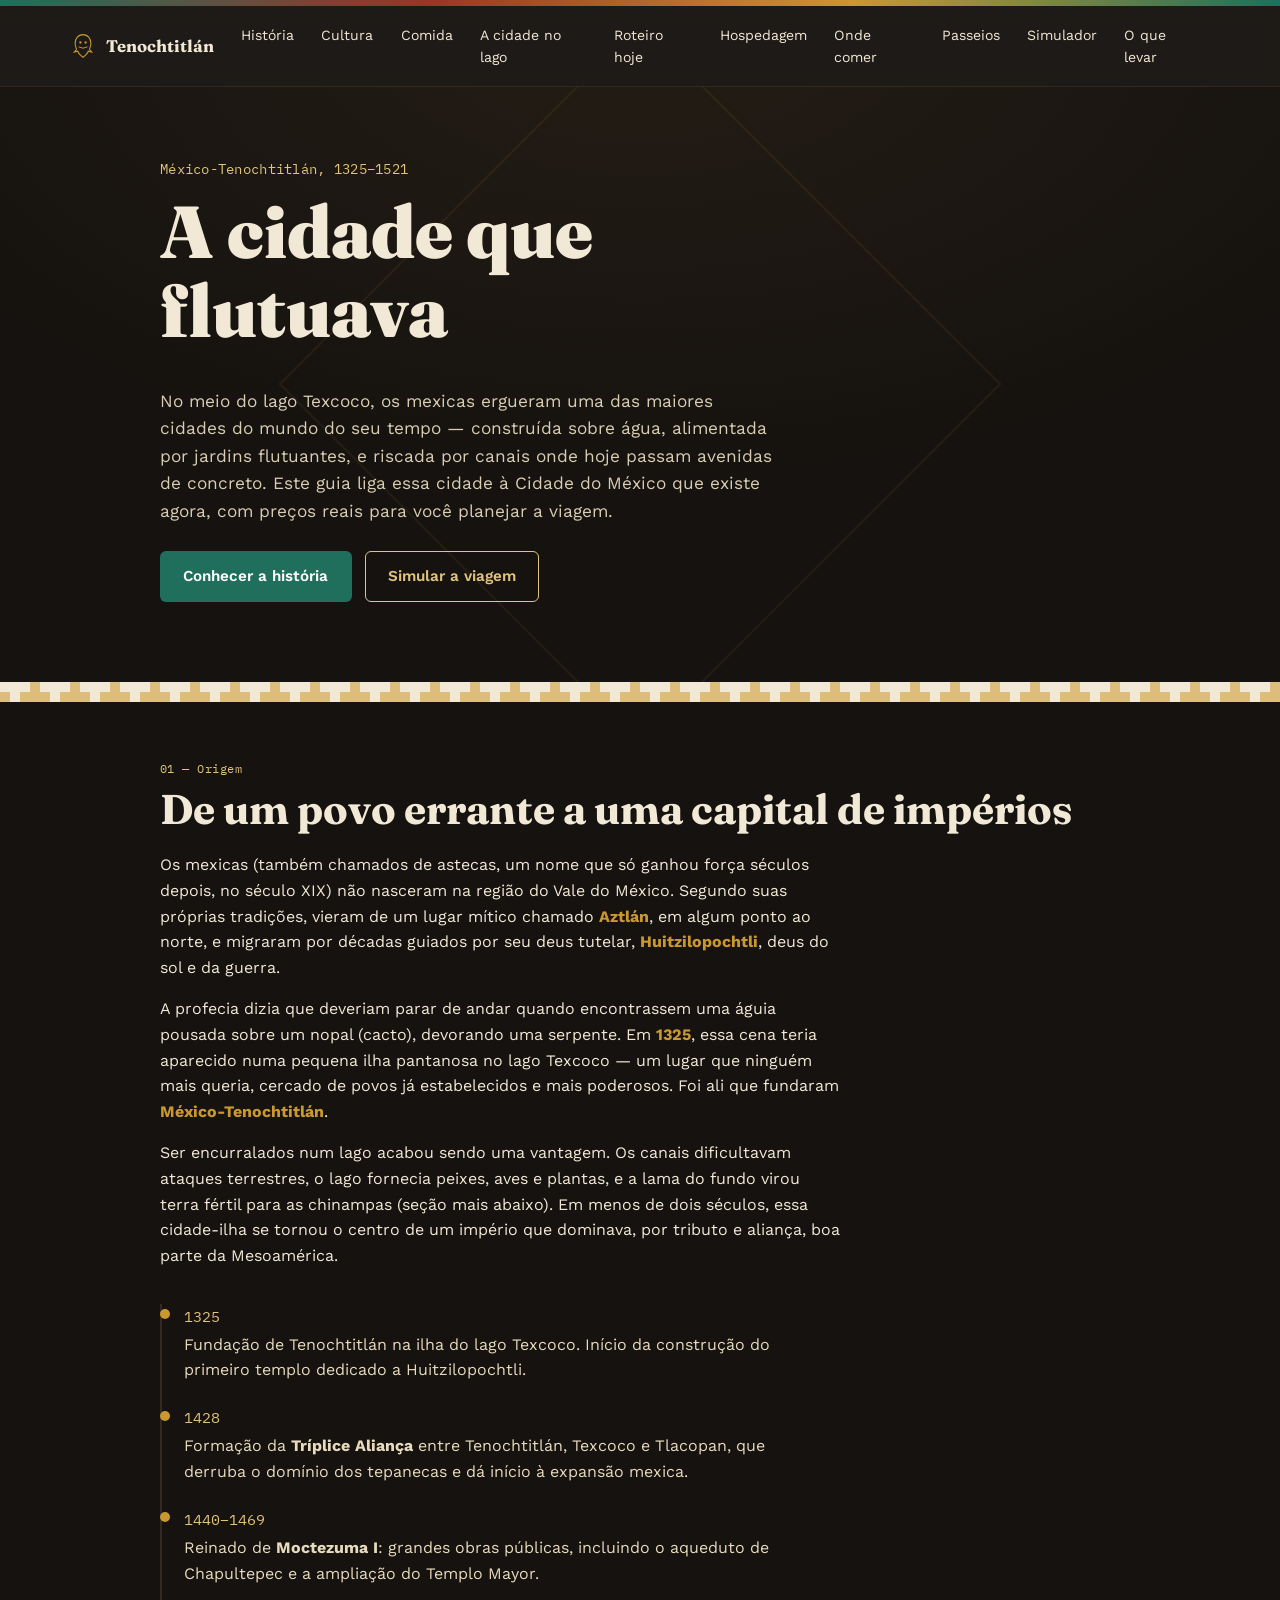
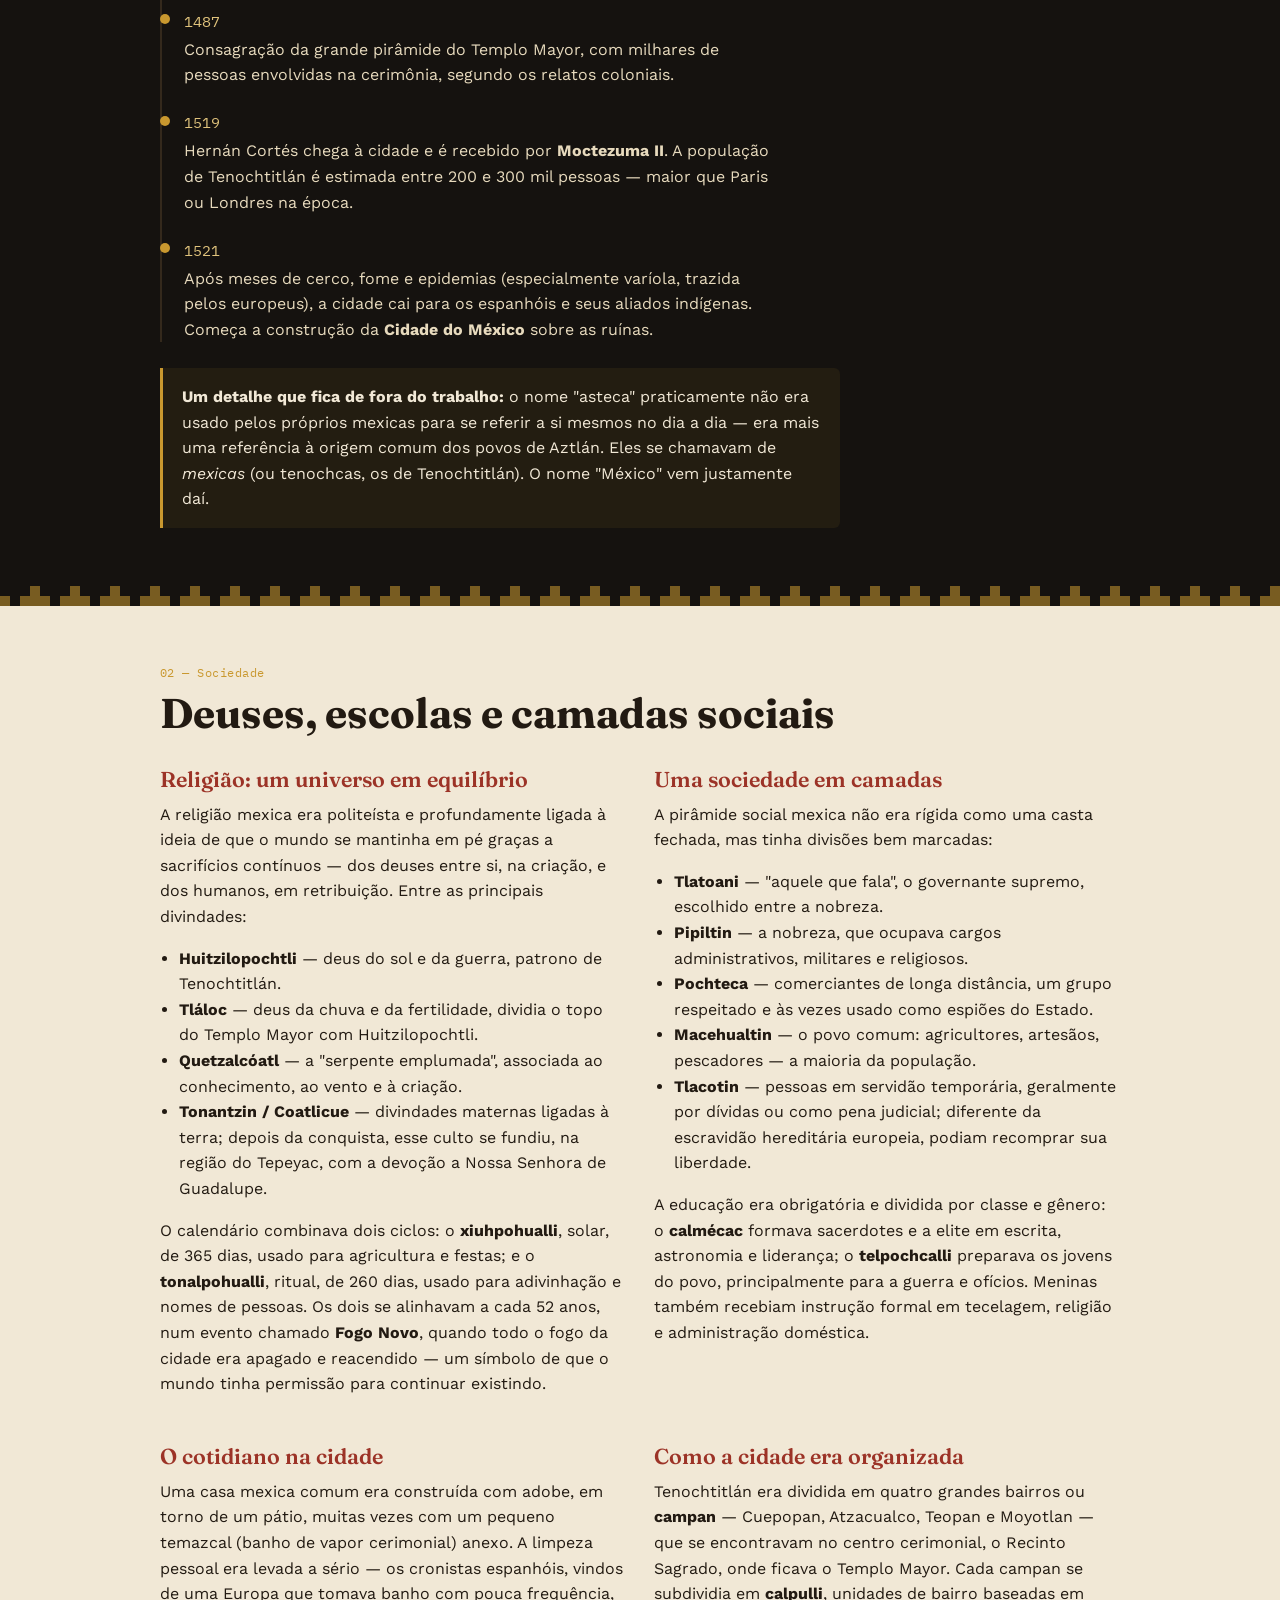
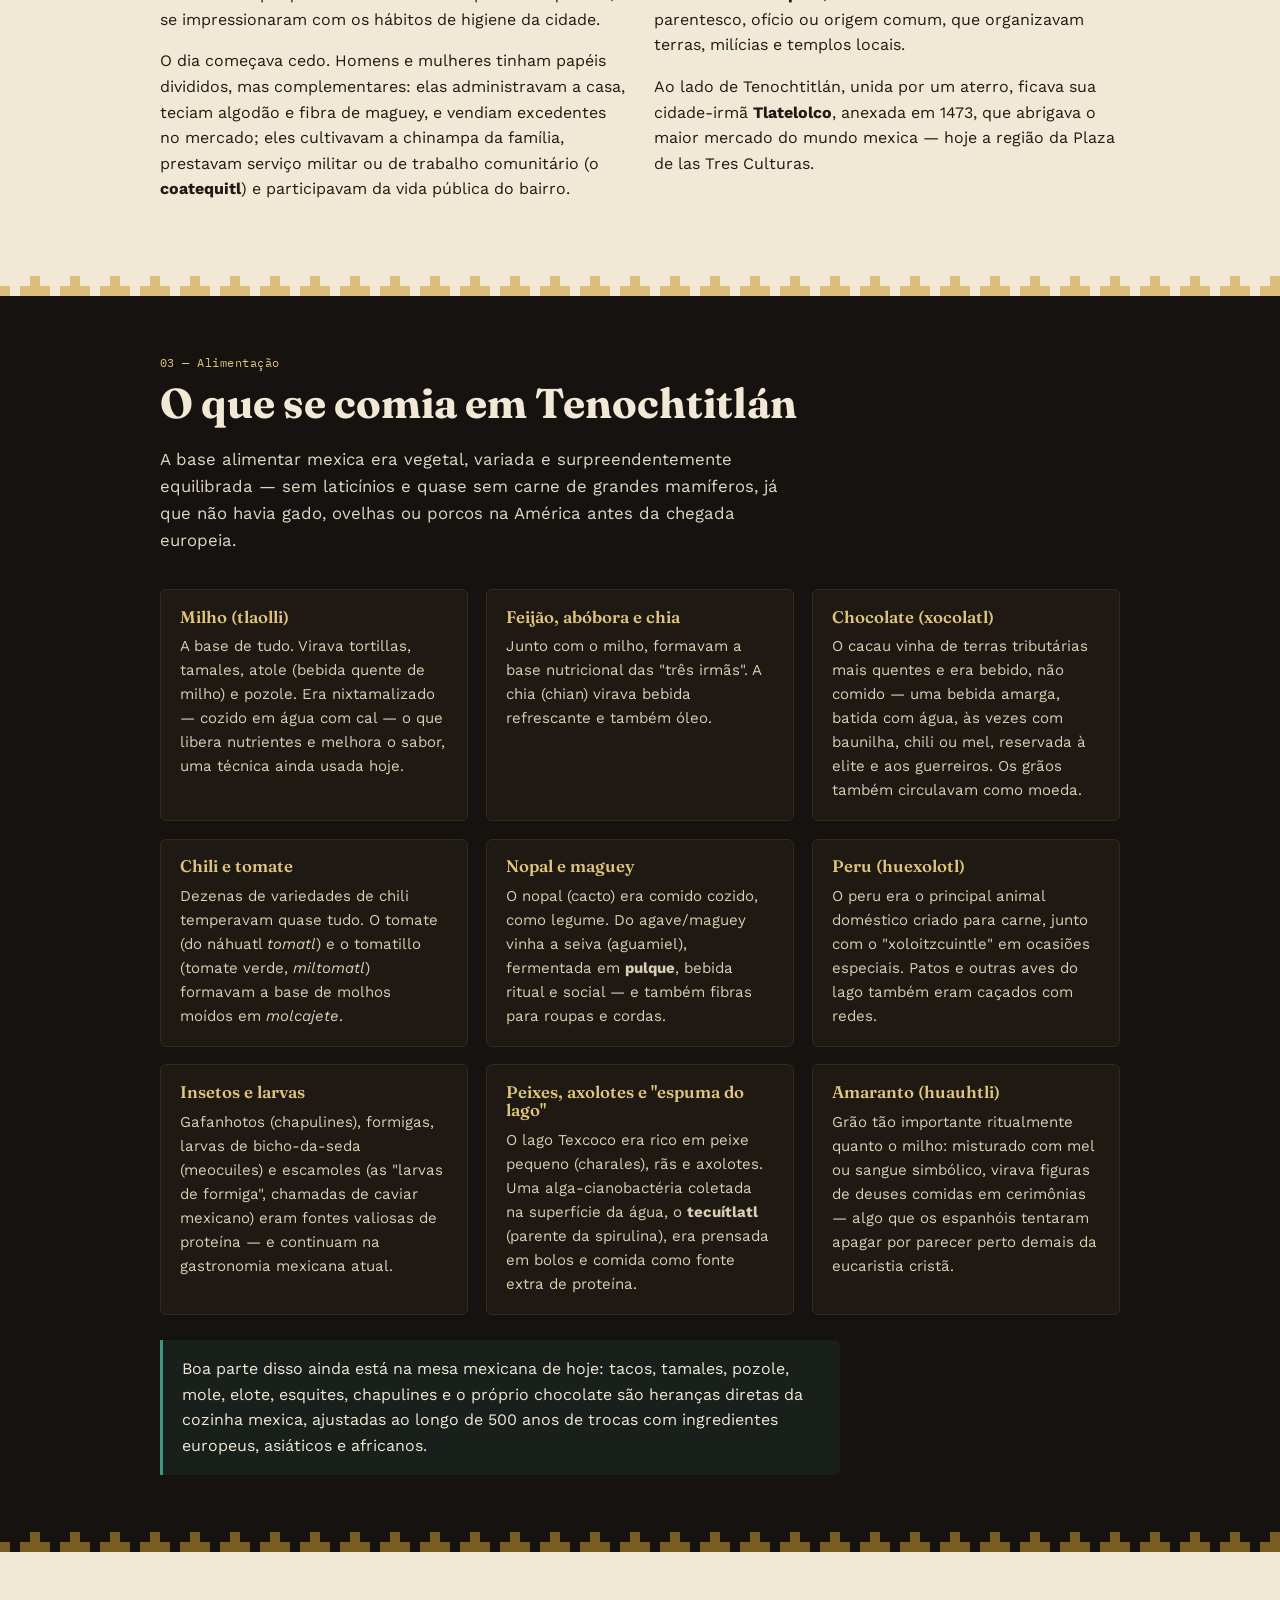
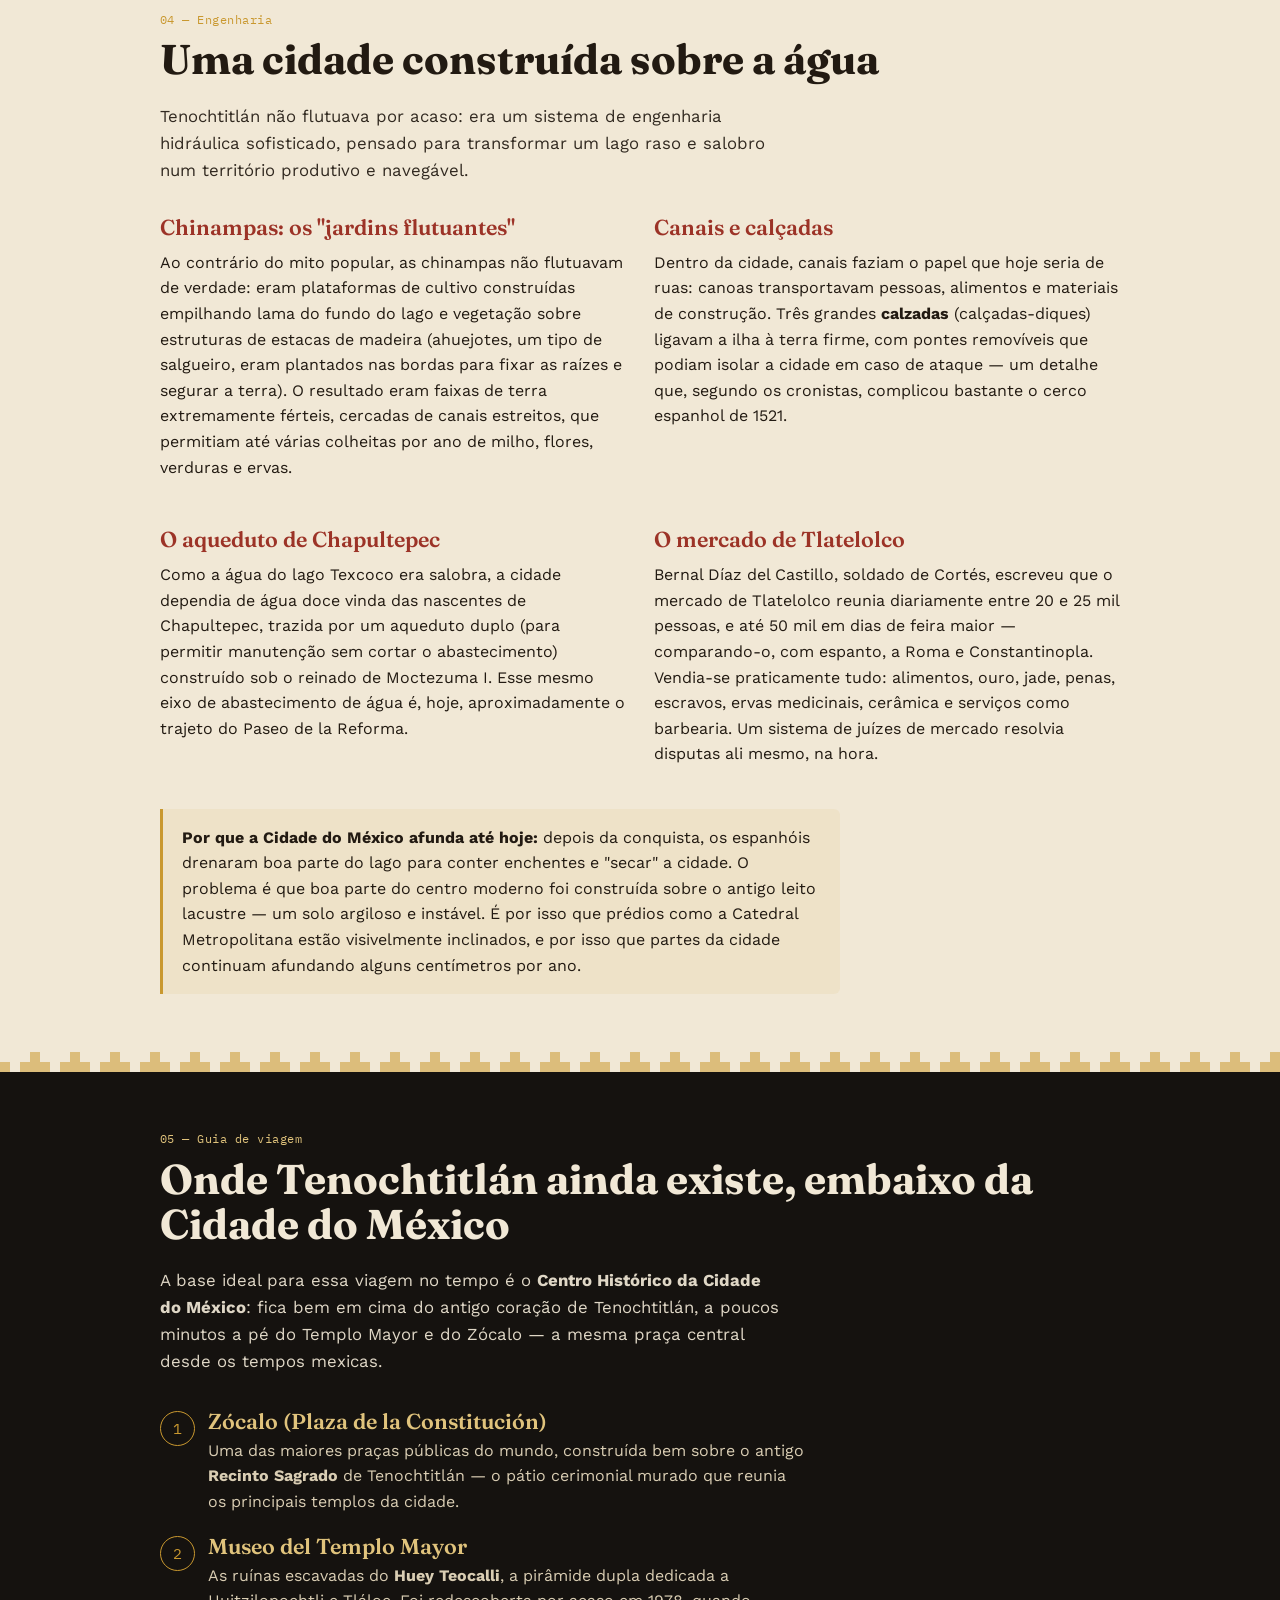
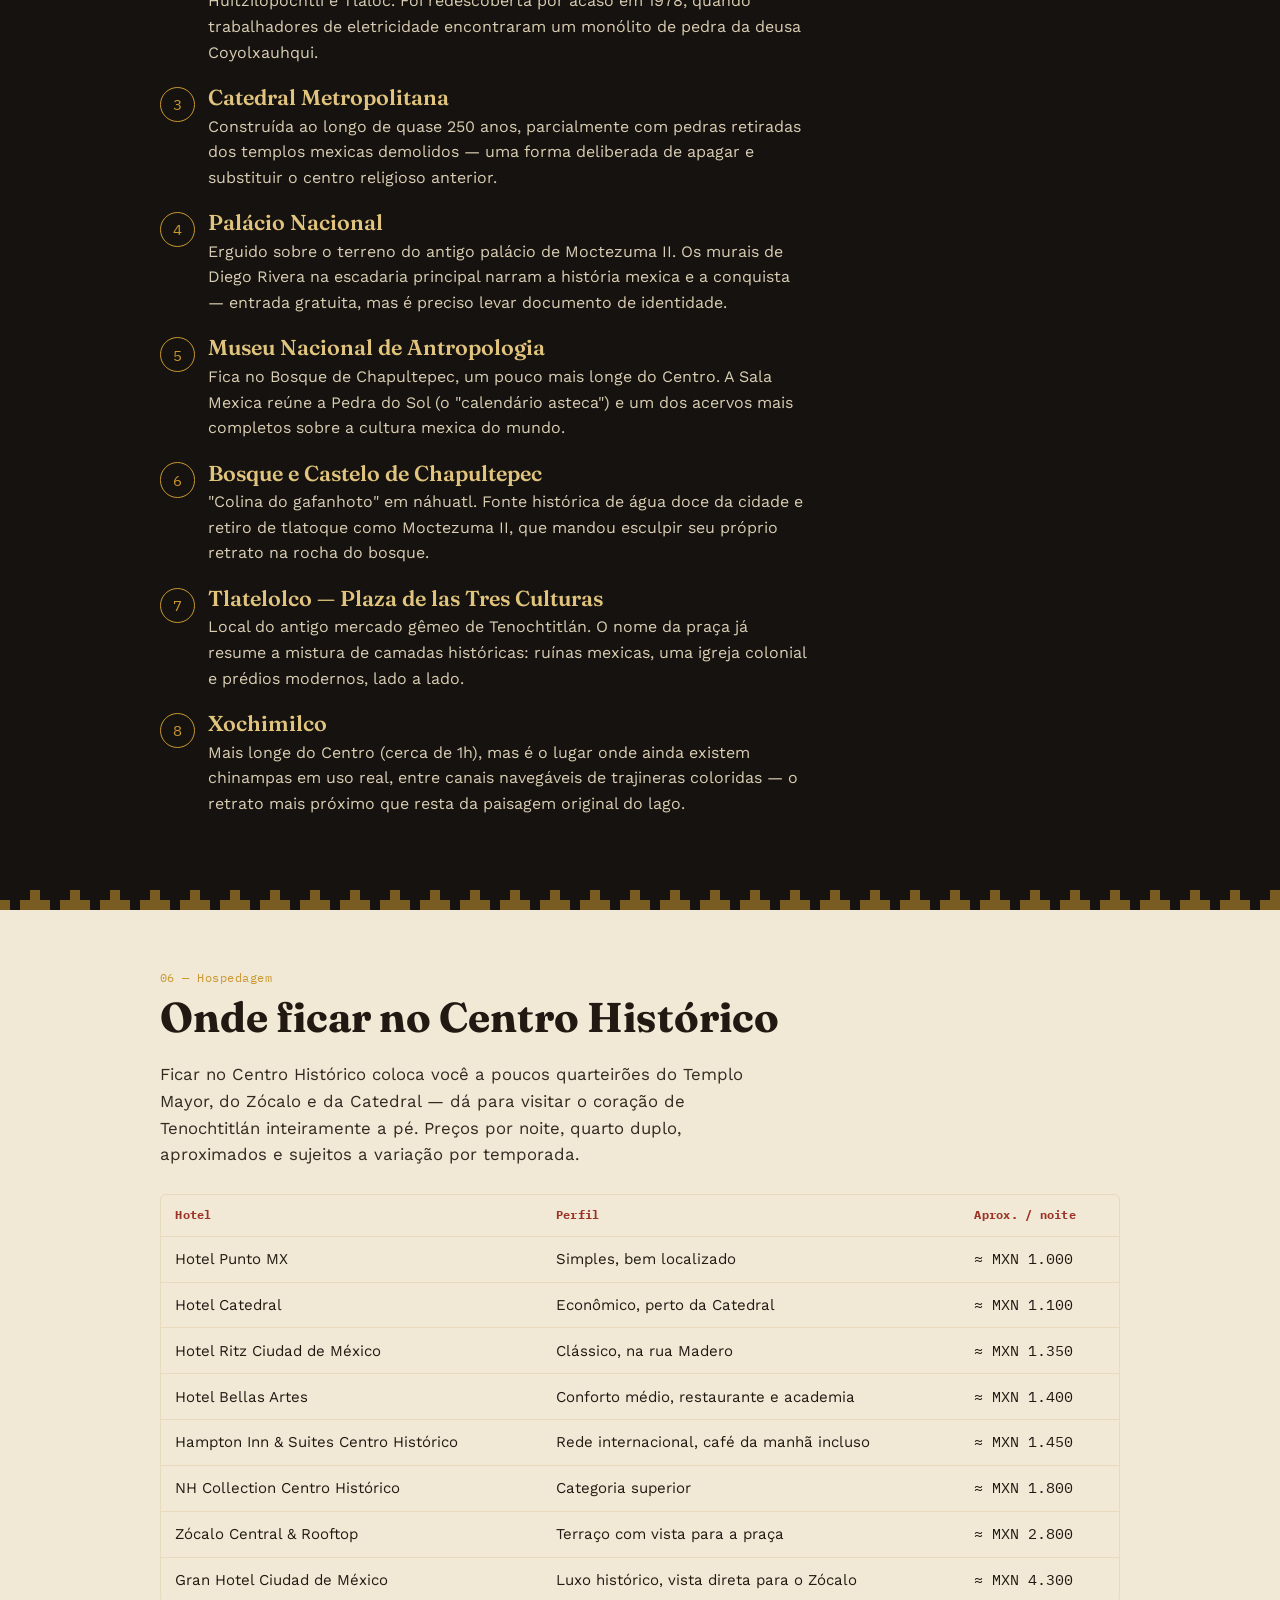
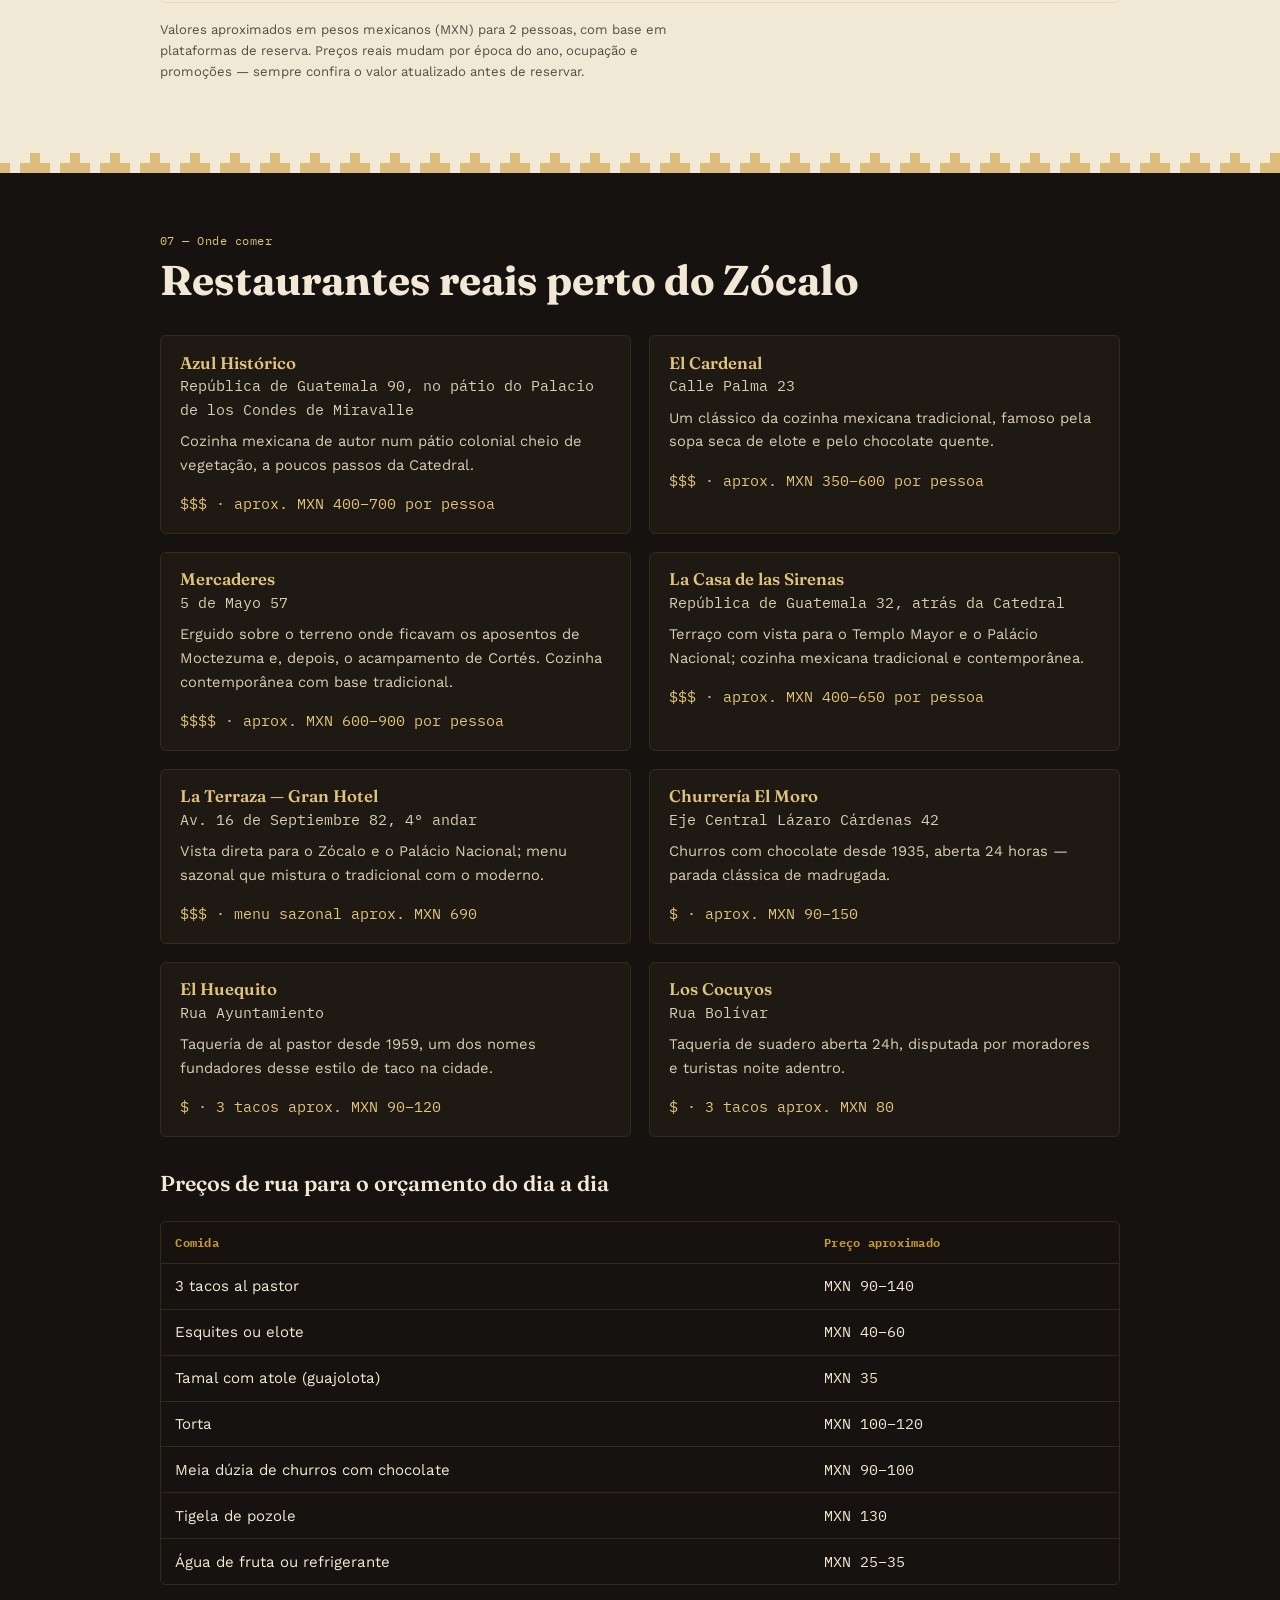
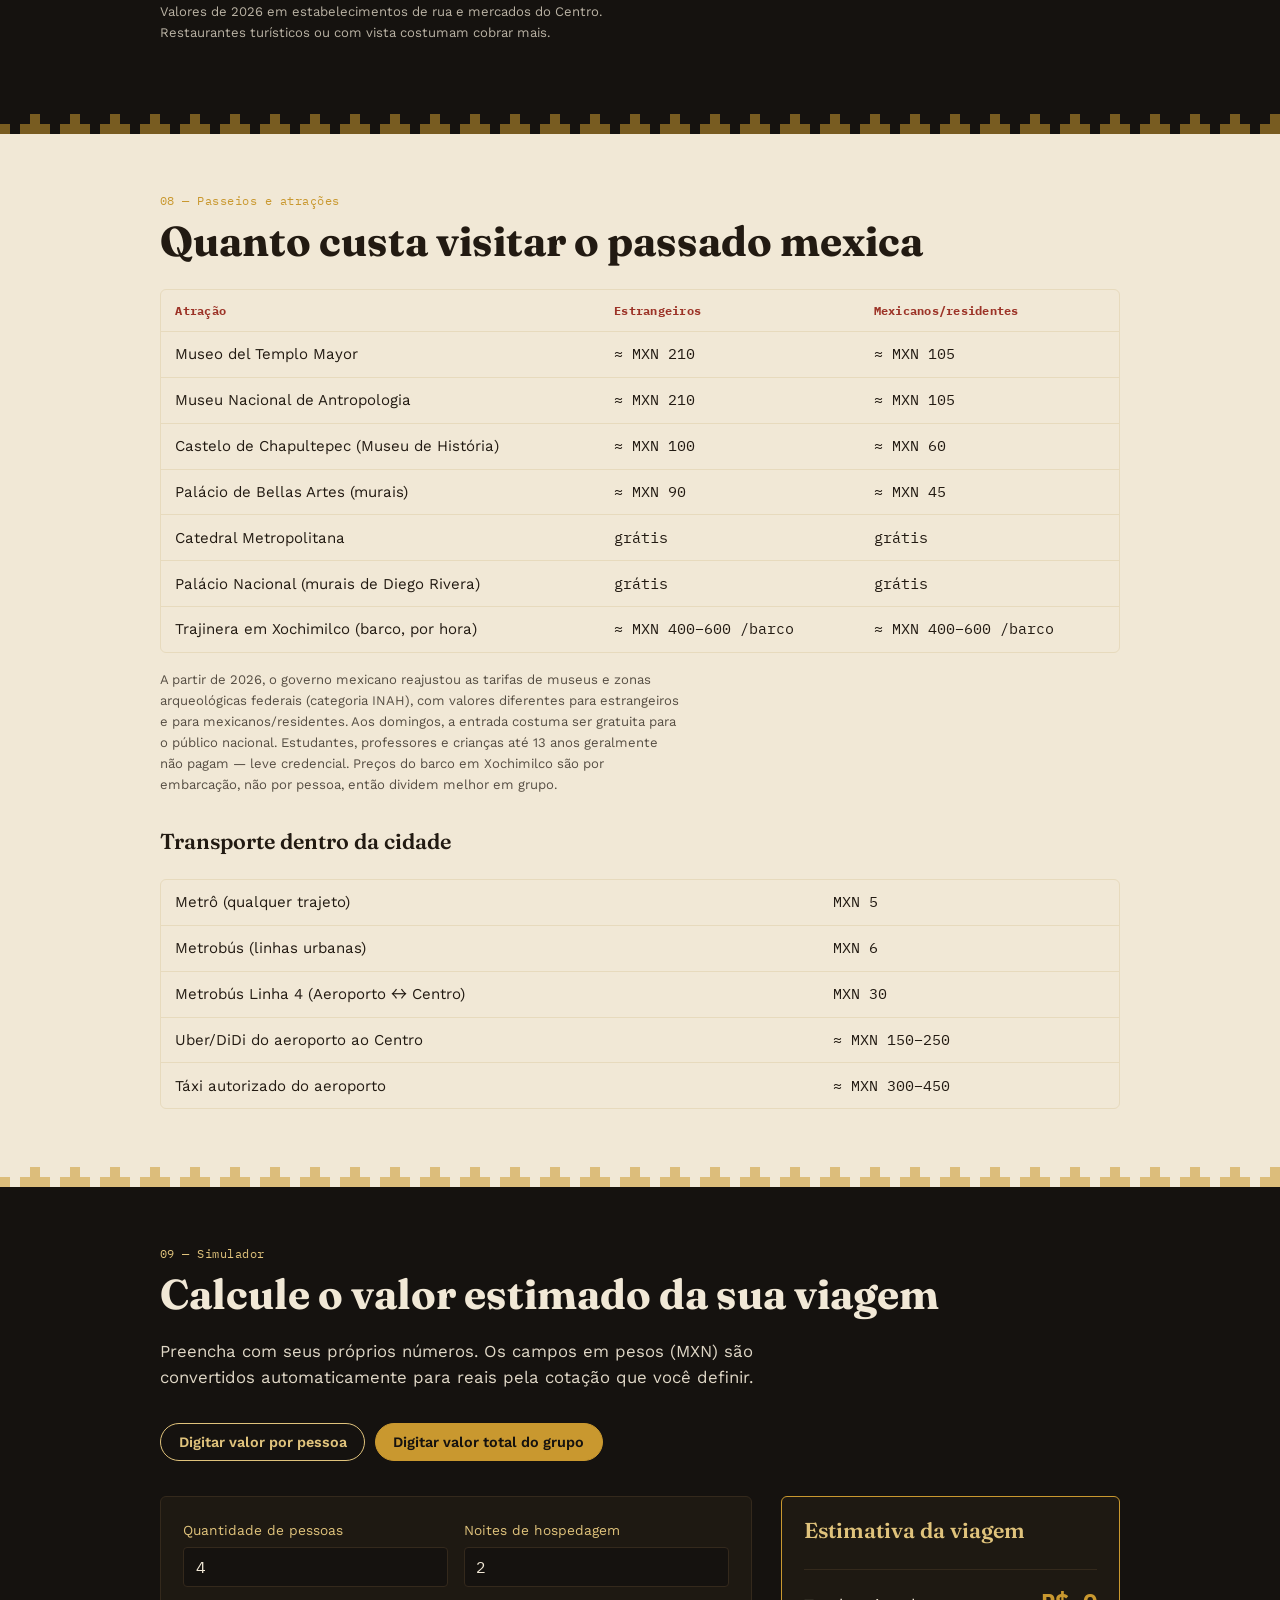
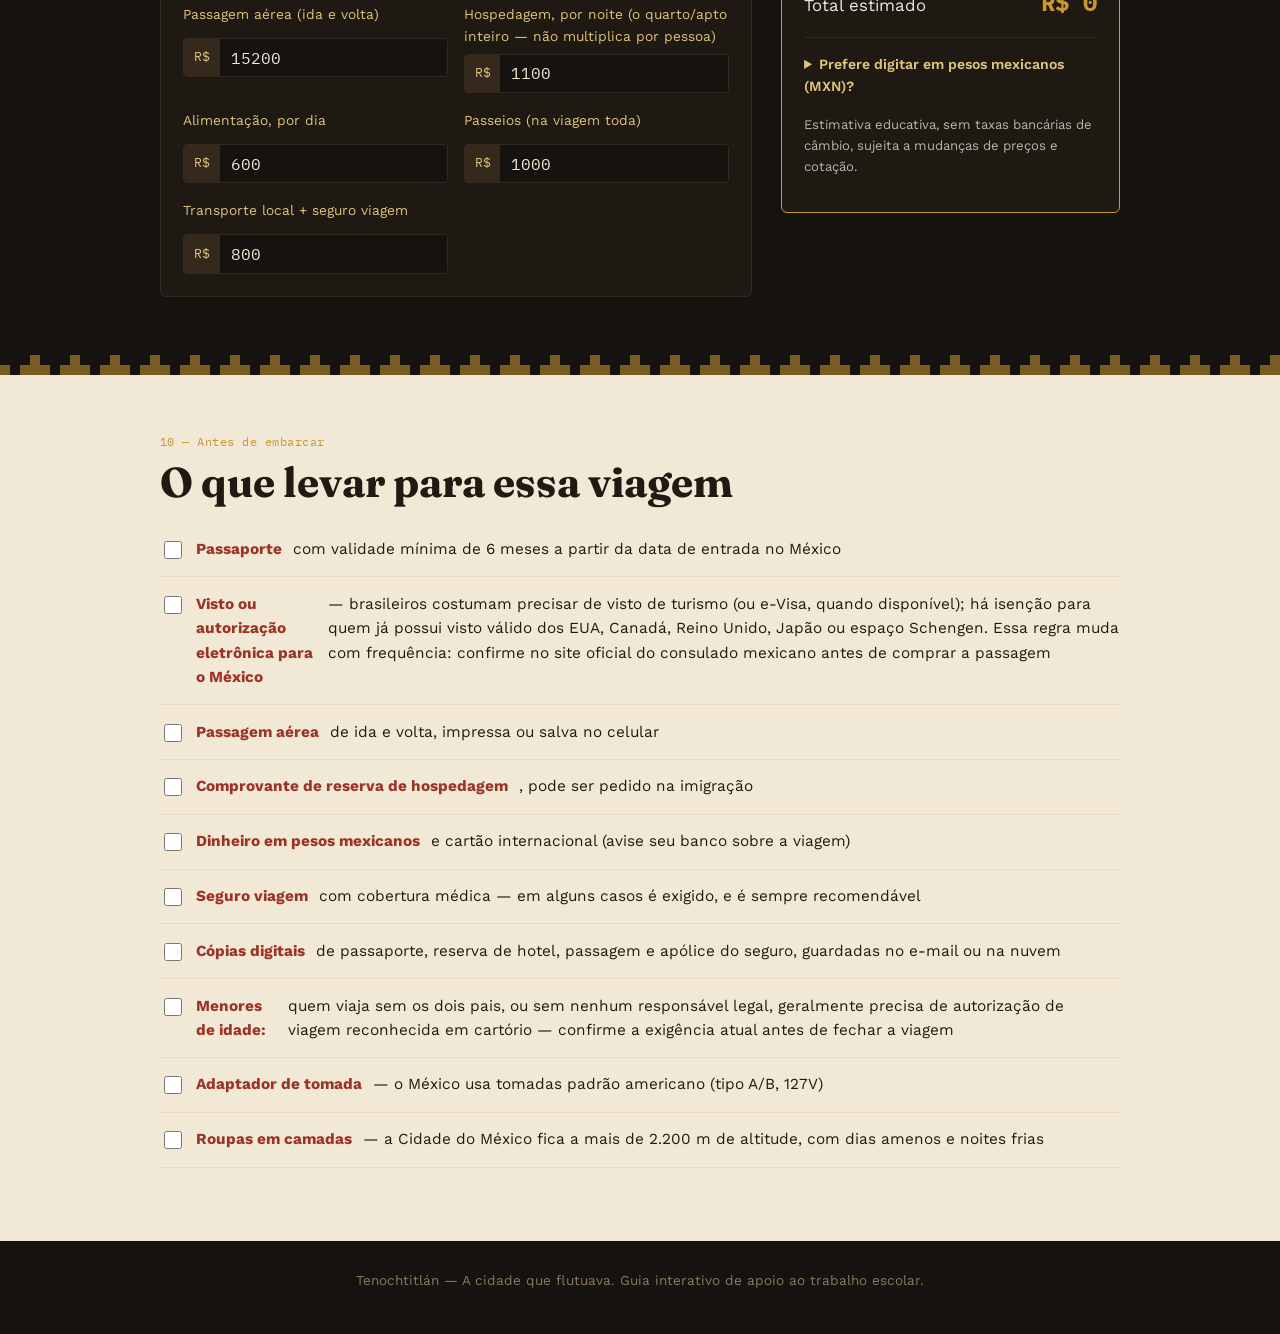
==== commit 2d935216: "Add files via upload" ====
--- a/index.html
+++ b/index.html
@@ -452,39 +452,40 @@
       <h2>Calcule o valor estimado da sua viagem</h2>
       <p class="section-lede">Preencha com seus próprios números. Os campos em pesos (MXN) são convertidos automaticamente para reais pela cotação que você definir.</p>
 
+      <div class="mode-toggle" id="modeToggle" role="group" aria-label="Como você vai digitar os valores">
+        <button type="button" class="mode-btn" data-mode="pessoa">Digitar valor por pessoa</button>
+        <button type="button" class="mode-btn active" data-mode="total">Digitar valor total do grupo</button>
+      </div>
+
       <div class="simulator" id="simulator">
         <div class="sim-form">
           <label>
-            Pessoas
-            <input type="number" id="simPessoas" min="1" value="2">
-          </label>
-          <label>
-            Noites
-            <input type="number" id="simNoites" min="1" value="5">
-          </label>
-          <label>
-            Passagem aérea (ida e volta, por pessoa)
-            <div class="input-prefix"><span>R$</span><input type="number" id="simPassagem" min="0" value="3200"></div>
-          </label>
-          <label>
-            Hotel por noite (o quarto todo)
-            <div class="input-prefix"><span>MXN</span><input type="number" id="simHotel" min="0" value="1400"></div>
-          </label>
-          <label>
-            Gasto com comida, por pessoa/dia
-            <div class="input-prefix"><span>MXN</span><input type="number" id="simComida" min="0" value="450"></div>
-          </label>
-          <label>
-            Passeios (total por pessoa, na viagem toda)
-            <div class="input-prefix"><span>MXN</span><input type="number" id="simPasseios" min="0" value="900"></div>
-          </label>
-          <label>
-            Transporte local + seguro viagem (por pessoa)
-            <div class="input-prefix"><span>MXN</span><input type="number" id="simTransporte" min="0" value="1200"></div>
-          </label>
-          <label>
-            Cotação do peso mexicano
-            <div class="input-prefix"><span>R$</span><input type="number" id="simCotacao" min="0" step="0.001" value="0.29"></div>
+            Quantidade de pessoas
+            <input type="number" id="simPessoas" min="1" value="4">
+          </label>
+          <label>
+            Noites de hospedagem
+            <input type="number" id="simNoites" min="1" value="2">
+          </label>
+          <label>
+            Passagem aérea (ida e volta)<span class="hint" id="hintPassagem"></span>
+            <div class="input-prefix"><span>R$</span><input type="number" id="simPassagem" min="0" value="15200"></div>
+          </label>
+          <label>
+            Hospedagem, por noite (o quarto/apto inteiro — não multiplica por pessoa)
+            <div class="input-prefix"><span>R$</span><input type="number" id="simHotel" min="0" value="1100"></div>
+          </label>
+          <label>
+            Alimentação, por dia<span class="hint" id="hintComida"></span>
+            <div class="input-prefix"><span>R$</span><input type="number" id="simComida" min="0" value="600"></div>
+          </label>
+          <label>
+            Passeios (na viagem toda)<span class="hint" id="hintPasseios"></span>
+            <div class="input-prefix"><span>R$</span><input type="number" id="simPasseios" min="0" value="1000"></div>
+          </label>
+          <label>
+            Transporte local + seguro viagem<span class="hint" id="hintTransporte"></span>
+            <div class="input-prefix"><span>R$</span><input type="number" id="simTransporte" min="0" value="800"></div>
           </label>
         </div>
 
@@ -496,6 +497,17 @@
             <strong id="simTotalBRL">R$ 0</strong>
           </div>
           <p class="sim-total-mxn" id="simTotalMXN"></p>
+          <details class="sim-advanced">
+            <summary>Prefere digitar em pesos mexicanos (MXN)?</summary>
+            <label class="mxn-toggle">
+              <input type="checkbox" id="simUsarMXN">
+              Os campos de hospedagem, alimentação, passeios e transporte estão em pesos mexicanos (MXN), não em reais
+            </label>
+            <label>
+              Cotação do peso mexicano (1 MXN = quantos R$)
+              <div class="input-prefix"><span>R$</span><input type="number" id="simCotacao" min="0" step="0.001" value="0.29"></div>
+            </label>
+          </details>
           <p class="fine-print">Estimativa educativa, sem taxas bancárias de câmbio, sujeita a mudanças de preços e cotação.</p>
         </div>
       </div>
--- a/style.css
+++ b/style.css
@@ -469,6 +469,62 @@
   .simulator{ grid-template-columns: 1.1fr 1fr; align-items: start; }
 }
 
+.mode-toggle{
+  display: flex;
+  gap: 0.6rem;
+  margin-top: 2rem;
+  flex-wrap: wrap;
+}
+.mode-btn{
+  font-family: var(--font-body);
+  font-size: 0.9rem;
+  font-weight: 600;
+  padding: 0.6rem 1.1rem;
+  border-radius: 999px;
+  border: 1px solid var(--gold-soft);
+  background: transparent;
+  color: var(--gold-soft);
+  cursor: pointer;
+  transition: background 0.15s ease, color 0.15s ease;
+}
+.mode-btn.active{
+  background: var(--gold);
+  color: var(--obsidian);
+  border-color: var(--gold);
+}
+
+.hint{
+  font-weight: 400;
+  color: var(--jade-light);
+  font-size: 0.8rem;
+}
+
+.sim-advanced{
+  margin: 1rem 0;
+  border-top: 1px solid var(--obsidian-line);
+  padding-top: 0.9rem;
+}
+.sim-advanced summary{
+  cursor: pointer;
+  color: var(--gold-soft);
+  font-size: 0.88rem;
+  font-weight: 600;
+}
+.sim-advanced label{
+  display: flex;
+  flex-direction: column;
+  gap: 0.4rem;
+  font-size: 0.85rem;
+  color: var(--gold-soft);
+  margin-top: 0.8rem;
+}
+.mxn-toggle{
+  flex-direction: row !important;
+  align-items: center;
+  gap: 0.6rem !important;
+}
+.mxn-toggle input{ width: 18px; height: 18px; accent-color: var(--jade); }
+
 .sim-form{
   display: grid;
   grid-template-columns: 1fr;
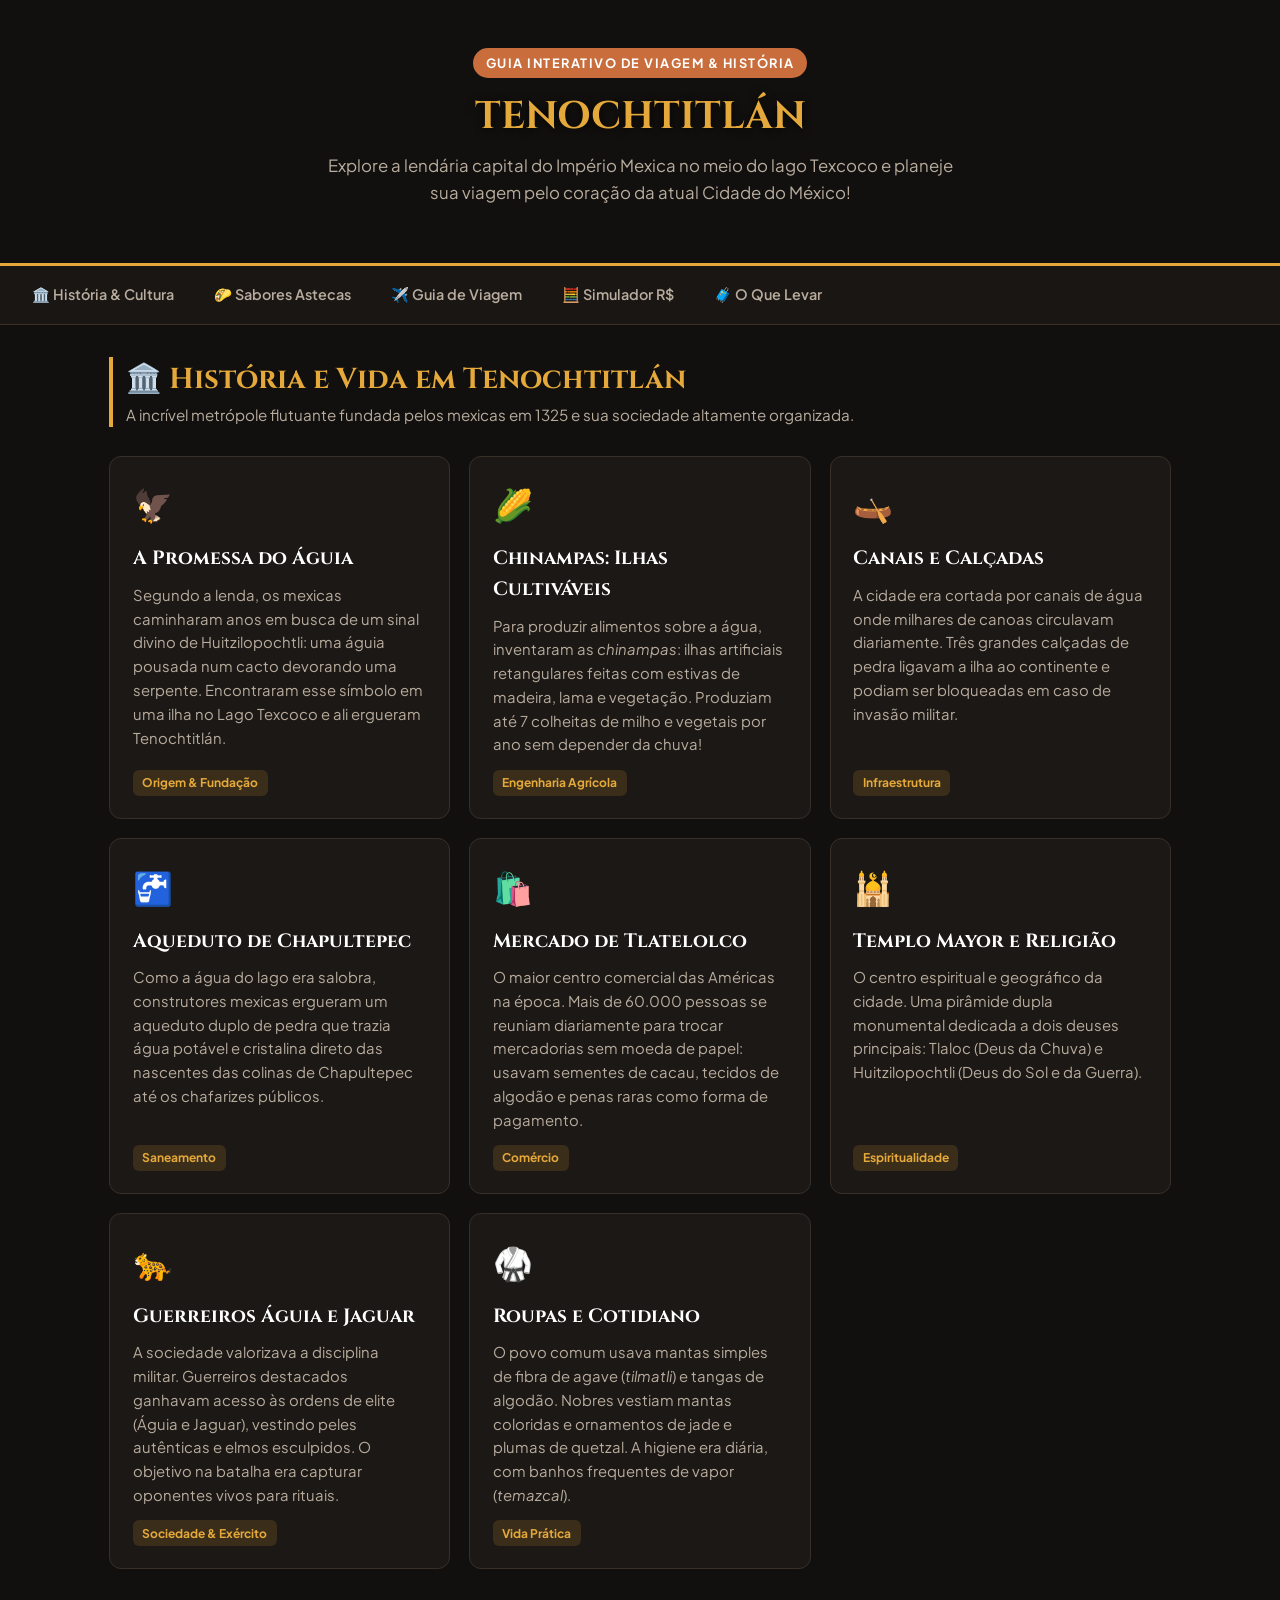
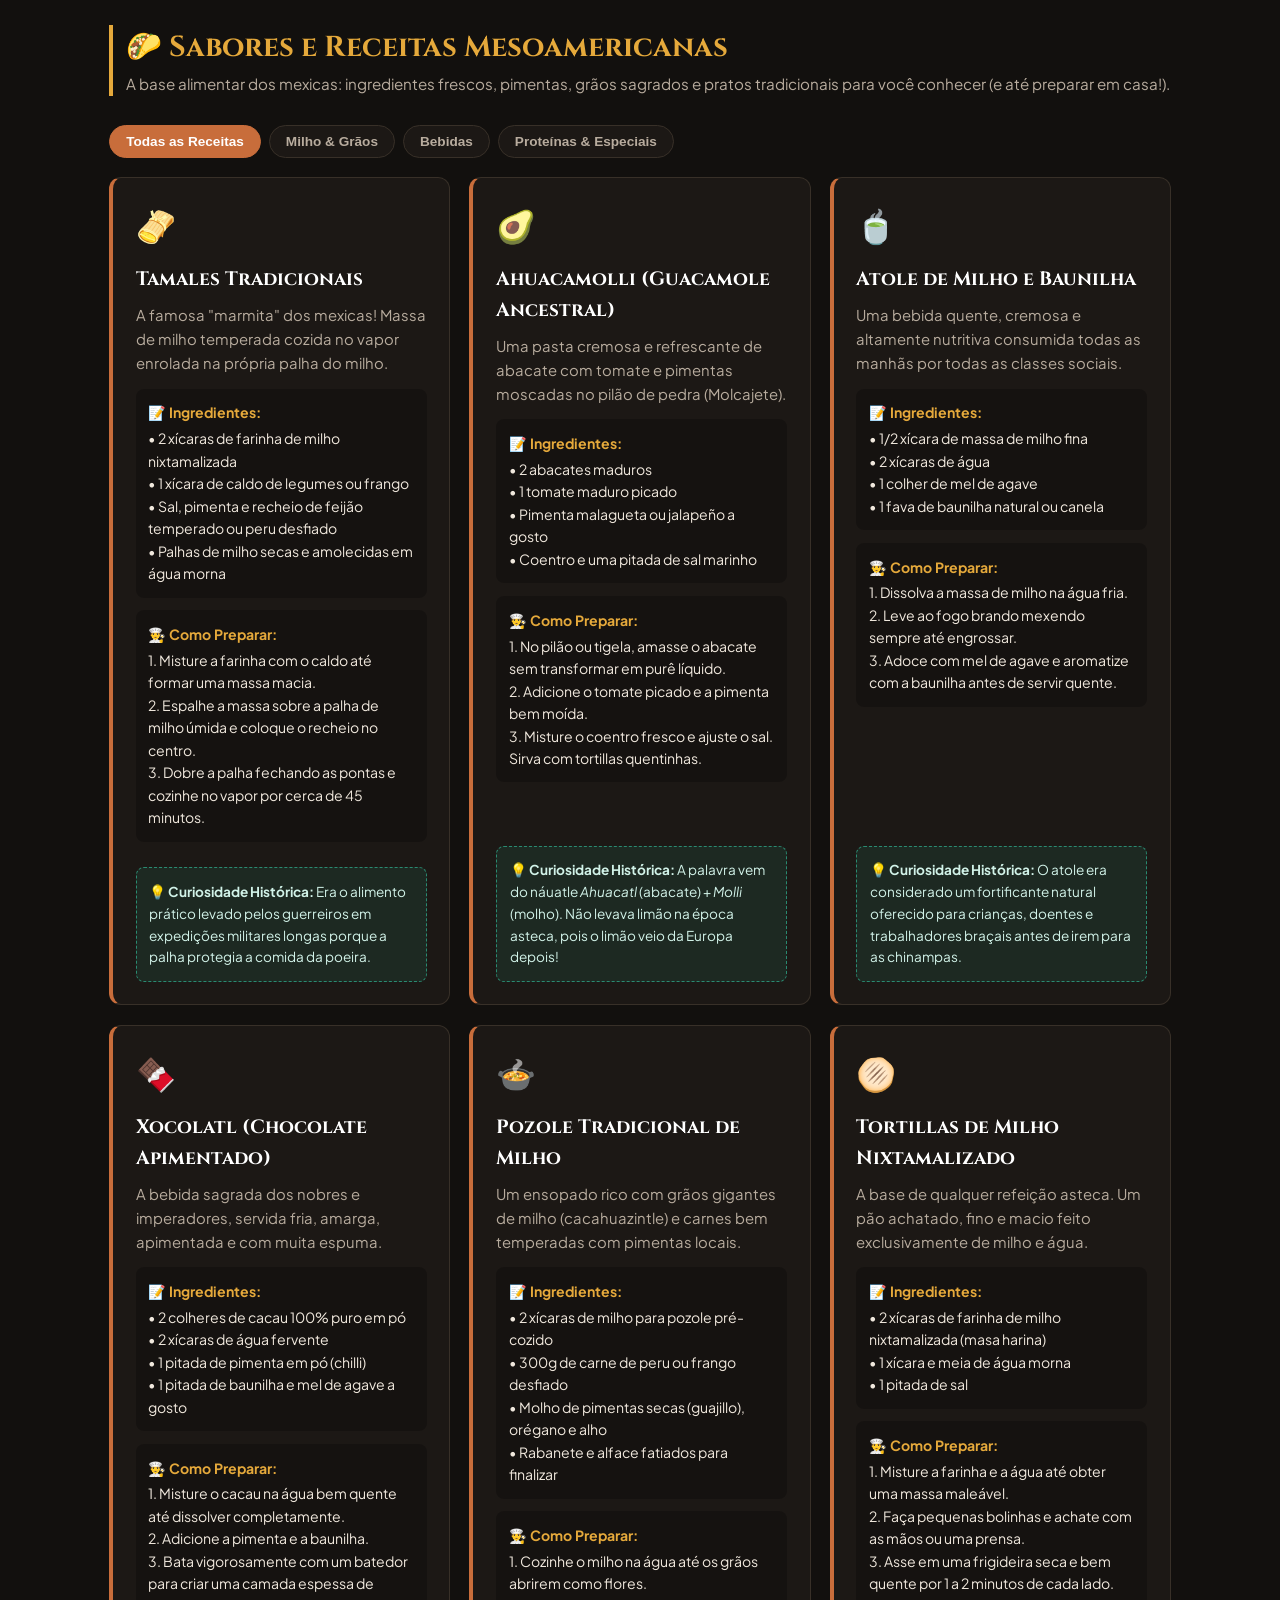
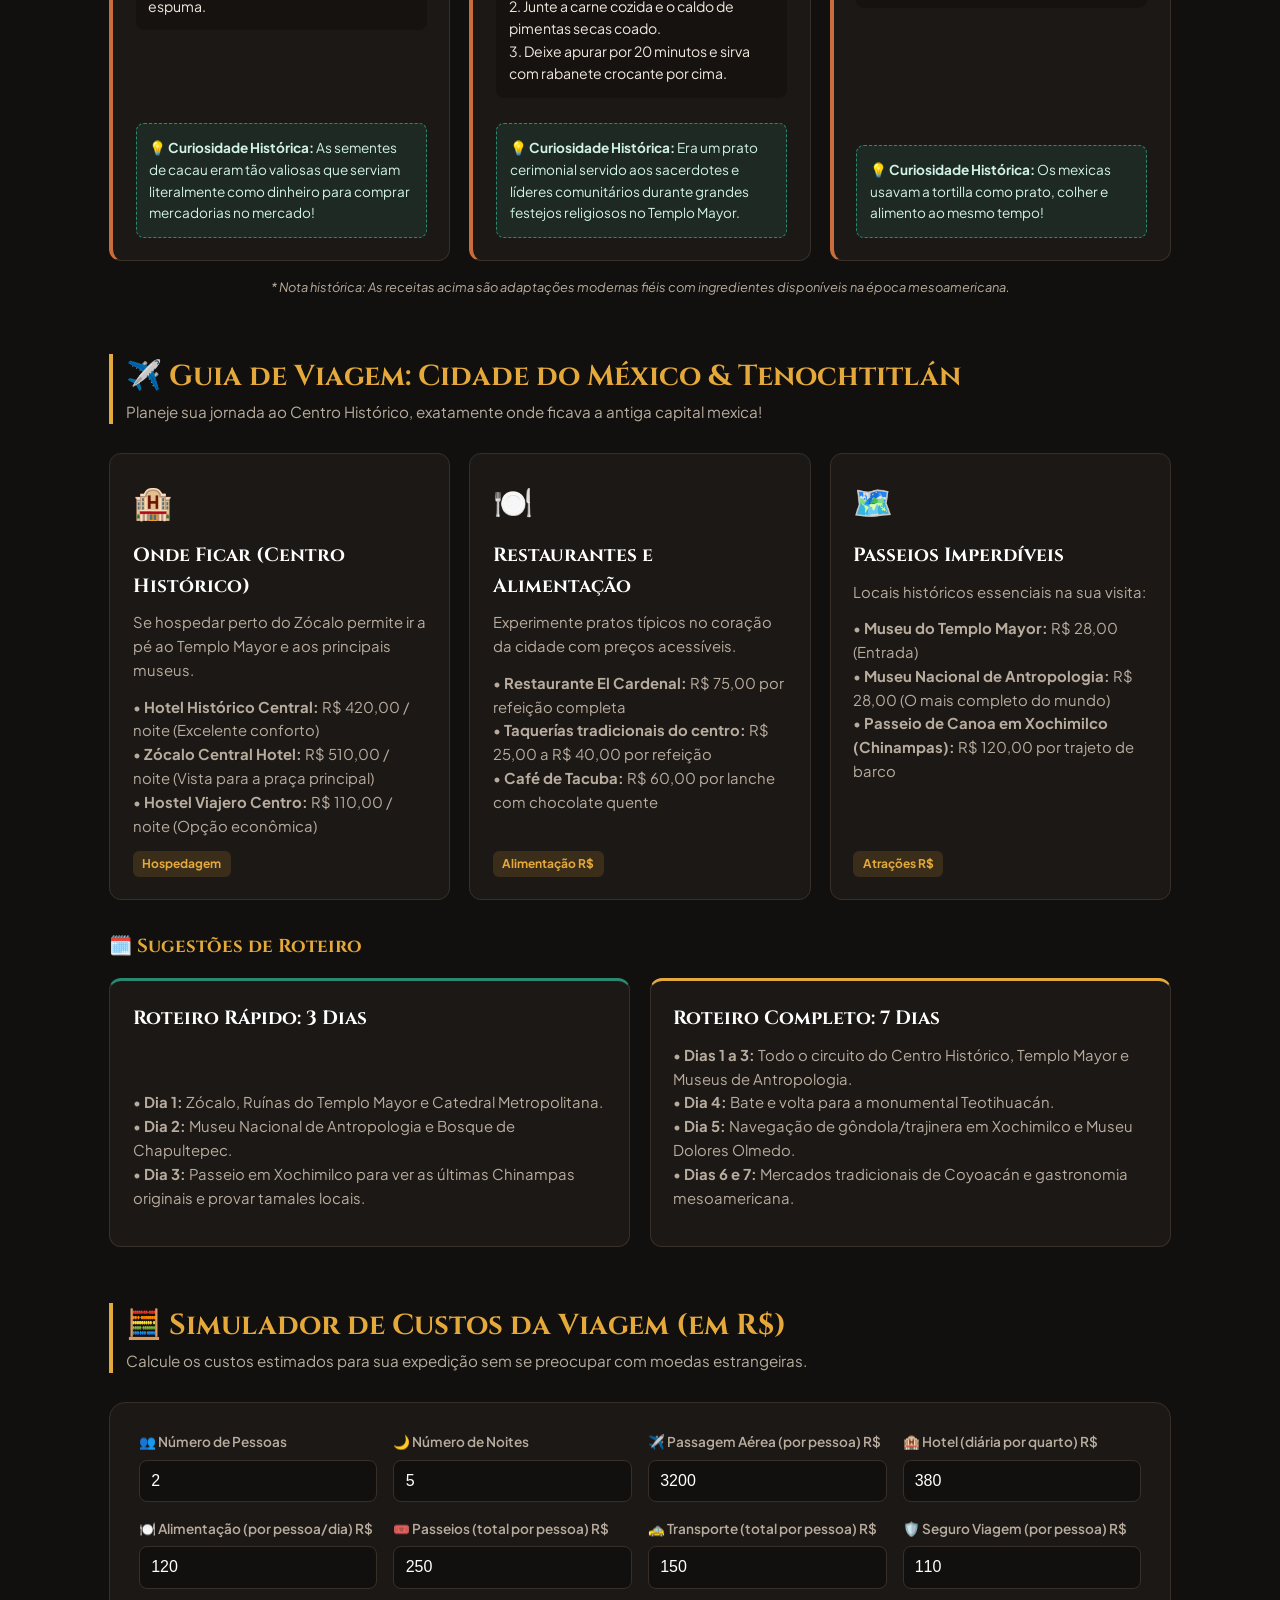
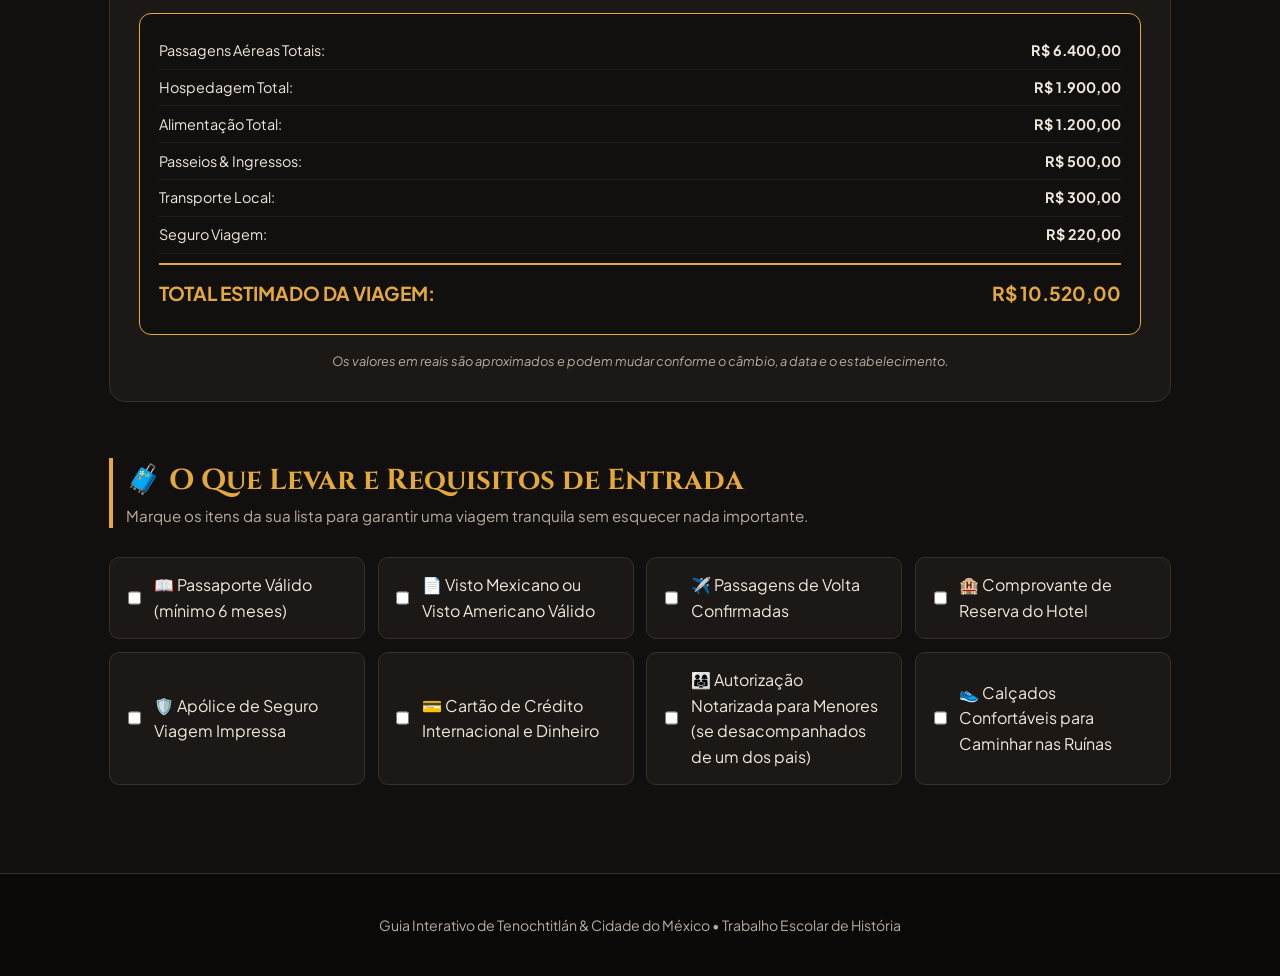
==== commit aca3b9ac: "Create index.html" ====
--- a/index.html
+++ b/index.html
@@ -1,548 +1,938 @@
 <!DOCTYPE html>
 <html lang="pt-BR">
 <head>
-<meta charset="UTF-8">
-<meta name="viewport" content="width=device-width, initial-scale=1.0">
-<title>Tenochtitlán — A cidade que flutuava</title>
-<meta name="description" content="Guia interativo sobre Tenochtitlán e os mexicas: história, cultura, alimentação, a cidade sobre o lago, e um roteiro real para visitar a Cidade do México hoje.">
-<link rel="icon" href="data:image/svg+xml,<svg xmlns=%22http://www.w3.org/2000/svg%22 viewBox=%220 0 100 100%22><text y=%22.9em%22 font-size=%2290%22>🦅</text></svg>">
-<link rel="preconnect" href="https://fonts.googleapis.com">
-<link rel="preconnect" href="https://fonts.gstatic.com" crossorigin>
-<link href="https://fonts.googleapis.com/css2?family=Fraunces:opsz,wght@9..144,400;9..144,600;9..144,700;9..144,900&family=Work+Sans:wght@400;500;600&family=IBM+Plex+Mono:wght@500;600&display=swap" rel="stylesheet">
-<link rel="stylesheet" href="style.css">
+  <meta charset="UTF-8">
+  <meta name="viewport" content="width=device-width, initial-scale=1.0">
+  <title>Tenochtitlán - O Império no Lago: Guia Interativo</title>
+  <link rel="preconnect" href="https://fonts.googleapis.com">
+  <link rel="preconnect" href="https://fonts.gstatic.com" crossorigin>
+  <link href="https://fonts.googleapis.com/css2?family=Cinzel:wght@600;700;900&family=Plus+Jakarta+Sans:wght@400;500;600;700&display=swap" rel="stylesheet">
+  
+  <style>
+    :root {
+      --bg-dark: #12100e;
+      --bg-card: #1c1815;
+      --bg-card-hover: #26211c;
+      --accent-gold: #e5a93b;
+      --accent-copper: #c86d3b;
+      --accent-jade: #2a8a71;
+      --accent-water: #388296;
+      --text-main: #f0e8dd;
+      --text-muted: #b8ac9e;
+      --border-color: #383028;
+      --font-title: 'Cinzel', serif;
+      --font-body: 'Plus Jakarta Sans', sans-serif;
+    }
+
+    * {
+      box-sizing: border-box;
+      margin: 0;
+      padding: 0;
+    }
+
+    body {
+      background-color: var(--bg-dark);
+      color: var(--text-main);
+      font-family: var(--font-body);
+      line-height: 1.6;
+      -webkit-font-smoothing: antialiased;
+    }
+
+    /* HEADER & HERO */
+    header {
+      background: linear-gradient(180deg, rgba(18,16,14,0.7) 0%, rgba(18,16,14,0.95) 100%),
+                  url('https://images.unsplash.com/photo-1518638150340-f706e86654de?auto=format&fit=crop&w=1200&q=80') center/cover no-repeat;
+      padding: 3rem 1.5rem 2rem;
+      text-align: center;
+      border-bottom: 3px solid var(--accent-gold);
+    }
+
+    .hero-badge {
+      display: inline-block;
+      background: var(--accent-copper);
+      color: #fff;
+      font-size: 0.8rem;
+      font-weight: 700;
+      letter-spacing: 1.5px;
+      padding: 0.3rem 0.8rem;
+      border-radius: 20px;
+      margin-bottom: 1rem;
+      text-transform: uppercase;
+    }
+
+    h1 {
+      font-family: var(--font-title);
+      color: var(--accent-gold);
+      font-size: 2.4rem;
+      line-height: 1.2;
+      margin-bottom: 0.8rem;
+      text-shadow: 0 2px 10px rgba(0,0,0,0.8);
+    }
+
+    header p {
+      color: var(--text-muted);
+      font-size: 1.05rem;
+      max-width: 650px;
+      margin: 0 auto 1.5rem;
+    }
+
+    /* NAVIGATION */
+    nav {
+      position: sticky;
+      top: 0;
+      z-index: 100;
+      background: rgba(28, 24, 21, 0.95);
+      backdrop-filter: blur(8px);
+      border-bottom: 1px solid var(--border-color);
+      display: flex;
+      overflow-x: auto;
+      padding: 0.5rem 1rem;
+      gap: 0.5rem;
+      scrollbar-width: none;
+    }
+    nav::-webkit-scrollbar { display: none; }
+
+    nav a {
+      color: var(--text-muted);
+      text-decoration: none;
+      font-weight: 600;
+      font-size: 0.9rem;
+      padding: 0.6rem 1rem;
+      border-radius: 8px;
+      white-space: nowrap;
+      transition: all 0.2s ease;
+      display: flex;
+      align-items: center;
+      gap: 0.4rem;
+    }
+
+    nav a:hover, nav a.active {
+      background: var(--accent-gold);
+      color: var(--bg-dark);
+    }
+
+    /* CONTAINER & SECTIONS */
+    .container {
+      max-width: 1100px;
+      margin: 0 auto;
+      padding: 2rem 1.2rem;
+    }
+
+    section {
+      margin-bottom: 3.5rem;
+      scroll-margin-top: 4rem;
+    }
+
+    .section-header {
+      margin-bottom: 1.8rem;
+      border-left: 4px solid var(--accent-gold);
+      padding-left: 0.8rem;
+    }
+
+    .section-header h2 {
+      font-family: var(--font-title);
+      color: var(--accent-gold);
+      font-size: 1.8rem;
+    }
+
+    .section-header p {
+      color: var(--text-muted);
+      font-size: 0.95rem;
+    }
+
+    /* GRID & CARDS */
+    .grid {
+      display: grid;
+      grid-template-columns: repeat(auto-fit, minmax(280px, 1fr));
+      gap: 1.2rem;
+    }
+
+    .card {
+      background: var(--bg-card);
+      border: 1px solid var(--border-color);
+      border-radius: 12px;
+      padding: 1.4rem;
+      transition: transform 0.2s ease, border-color 0.2s ease;
+      display: flex;
+      flex-direction: column;
+      justify-content: space-between;
+    }
+
+    .card:hover {
+      transform: translateY(-3px);
+      border-color: var(--accent-gold);
+    }
+
+    .card-icon {
+      font-size: 2rem;
+      margin-bottom: 0.8rem;
+      display: inline-block;
+    }
+
+    .card h3 {
+      font-family: var(--font-title);
+      color: #fff;
+      font-size: 1.2rem;
+      margin-bottom: 0.6rem;
+    }
+
+    .card p {
+      color: var(--text-muted);
+      font-size: 0.93rem;
+      margin-bottom: 0.8rem;
+    }
+
+    .tag-badge {
+      display: inline-block;
+      font-size: 0.75rem;
+      font-weight: 700;
+      background: rgba(229, 169, 59, 0.15);
+      color: var(--accent-gold);
+      padding: 0.2rem 0.6rem;
+      border-radius: 6px;
+      align-self: flex-start;
+    }
+
+    /* TABBED SYSTEM FOR RECIPES & ITINERARY */
+    .filter-bar {
+      display: flex;
+      gap: 0.5rem;
+      flex-wrap: wrap;
+      margin-bottom: 1.2rem;
+    }
+
+    .filter-btn {
+      background: var(--bg-card);
+      border: 1px solid var(--border-color);
+      color: var(--text-muted);
+      padding: 0.5rem 1rem;
+      border-radius: 20px;
+      font-size: 0.85rem;
+      cursor: pointer;
+      font-weight: 600;
+      transition: 0.2s;
+    }
+
+    .filter-btn.active, .filter-btn:hover {
+      background: var(--accent-copper);
+      color: #fff;
+      border-color: var(--accent-copper);
+    }
+
+    /* RECIPE CARD SPECIFICS */
+    .recipe-card {
+      background: var(--bg-card);
+      border-left: 4px solid var(--accent-copper);
+    }
+
+    .recipe-meta {
+      background: rgba(0,0,0,0.25);
+      border-radius: 8px;
+      padding: 0.8rem;
+      margin: 0.8rem 0;
+      font-size: 0.88rem;
+    }
+
+    .recipe-meta strong {
+      color: var(--accent-gold);
+      display: block;
+      margin-bottom: 0.2rem;
+    }
+
+    .curiosity-box {
+      background: rgba(42, 138, 113, 0.15);
+      border: 1px dashed var(--accent-jade);
+      padding: 0.8rem;
+      border-radius: 8px;
+      font-size: 0.85rem;
+      color: #d1f2e8;
+      margin-top: 0.8rem;
+    }
+
+    /* SIMULATOR */
+    .sim-box {
+      background: var(--bg-card);
+      border: 1px solid var(--border-color);
+      border-radius: 16px;
+      padding: 1.8rem;
+    }
+
+    .sim-grid {
+      display: grid;
+      grid-template-columns: repeat(auto-fit, minmax(220px, 1fr));
+      gap: 1rem;
+      margin-bottom: 1.5rem;
+    }
+
+    .input-group {
+      display: flex;
+      flex-direction: column;
+      gap: 0.4rem;
+    }
+
+    .input-group label {
+      font-size: 0.85rem;
+      color: var(--text-muted);
+      font-weight: 600;
+    }
+
+    .input-group input {
+      background: #12100e;
+      border: 1px solid var(--border-color);
+      color: #fff;
+      padding: 0.7rem;
+      border-radius: 8px;
+      font-size: 1rem;
+      outline: none;
+    }
+
+    .input-group input:focus {
+      border-color: var(--accent-gold);
+    }
+
+    .sim-results {
+      background: #12100e;
+      border-radius: 12px;
+      padding: 1.2rem;
+      border: 1px solid var(--accent-gold);
+    }
+
+    .res-row {
+      display: flex;
+      justify-content: space-between;
+      padding: 0.4rem 0;
+      border-bottom: 1px solid rgba(255,255,255,0.05);
+      font-size: 0.9rem;
+    }
+
+    .res-row.total {
+      border-top: 2px solid var(--accent-gold);
+      border-bottom: none;
+      font-size: 1.2rem;
+      font-weight: 700;
+      color: var(--accent-gold);
+      margin-top: 0.6rem;
+      padding-top: 0.8rem;
+    }
+
+    .disclaimer-text {
+      font-size: 0.8rem;
+      color: var(--text-muted);
+      margin-top: 1rem;
+      font-style: italic;
+      text-align: center;
+    }
+
+    /* CHECKLIST */
+    .checklist-grid {
+      display: grid;
+      grid-template-columns: repeat(auto-fit, minmax(250px, 1fr));
+      gap: 0.8rem;
+    }
+
+    .check-item {
+      background: var(--bg-card);
+      border: 1px solid var(--border-color);
+      padding: 0.9rem 1.1rem;
+      border-radius: 10px;
+      display: flex;
+      align-items: center;
+      gap: 0.8rem;
+      cursor: pointer;
+      user-select: none;
+    }
+
+    .check-item input[type="checkbox"] {
+      width: 18px;
+      height: 18px;
+      accent-color: var(--accent-gold);
+      cursor: pointer;
+    }
+
+    /* FOOTER */
+    footer {
+      text-align: center;
+      padding: 2.5rem 1rem;
+      background: #0a0908;
+      border-top: 1px solid var(--border-color);
+      color: var(--text-muted);
+      font-size: 0.88rem;
+    }
+
+    /* RESPONSIVE */
+    @media (max-width: 600px) {
+      h1 { font-size: 1.8rem; }
+      .container { padding: 1.2rem 0.9rem; }
+      .sim-box { padding: 1.2rem; }
+    }
+  </style>
 </head>
 <body>
 
-<div class="glyph-band" aria-hidden="true"></div>
-
-<header class="site-header" id="topo">
-  <div class="header-inner">
-    <a class="brand" href="#topo">
-      <svg class="brand-glyph" viewBox="0 0 64 64" aria-hidden="true">
-        <path d="M32 6 C 20 6 14 16 14 26 C 14 32 17 36 17 40 L 12 46 L 20 44 C 22 50 27 54 32 58 C 37 54 42 50 44 44 L 52 46 L 47 40 C 47 36 50 32 50 26 C 50 16 44 6 32 6 Z" fill="none" stroke="currentColor" stroke-width="2.4"/>
-        <circle cx="26" cy="24" r="2.6" fill="currentColor"/>
-        <circle cx="38" cy="24" r="2.6" fill="currentColor"/>
-        <path d="M22 34 Q32 40 42 34" fill="none" stroke="currentColor" stroke-width="2.2"/>
-      </svg>
-      <span>Tenochtitlán</span>
-    </a>
-    <button class="nav-toggle" id="navToggle" aria-expanded="false" aria-controls="navMenu" aria-label="Abrir menu">
-      <span></span><span></span><span></span>
-    </button>
-    <nav class="site-nav" id="navMenu">
-      <a href="#historia">História</a>
-      <a href="#cultura">Cultura</a>
-      <a href="#alimentacao">Comida</a>
-      <a href="#cidade-lago">A cidade no lago</a>
-      <a href="#roteiro">Roteiro hoje</a>
-      <a href="#hospedagem">Hospedagem</a>
-      <a href="#onde-comer">Onde comer</a>
-      <a href="#passeios">Passeios</a>
-      <a href="#simulador">Simulador</a>
-      <a href="#levar">O que levar</a>
-    </nav>
+  <!-- HEADER -->
+  <header>
+    <span class="hero-badge">Guia Interativo de Viagem & História</span>
+    <h1>TENOCHTITLÁN</h1>
+    <p>Explore a lendária capital do Império Mexica no meio do lago Texcoco e planeje sua viagem pelo coração da atual Cidade do México!</p>
+  </header>
+
+  <!-- NAVEGAÇÃO -->
+  <nav id="navbar">
+    <a href="#historia" class="active">🏛️ História & Cultura</a>
+    <a href="#gastronomia">🌮 Sabores Astecas</a>
+    <a href="#roteiro">✈️ Guia de Viagem</a>
+    <a href="#simulador">🧮 Simulador R$</a>
+    <a href="#bagagem">🧳 O Que Levar</a>
+  </nav>
+
+  <div class="container">
+
+    <!-- SEÇÃO 1: HISTÓRIA E CULTURA -->
+    <section id="historia">
+      <div class="section-header">
+        <h2>🏛️ História e Vida em Tenochtitlán</h2>
+        <p>A incrível metrópole flutuante fundada pelos mexicas em 1325 e sua sociedade altamente organizada.</p>
+      </div>
+
+      <div class="grid">
+        <div class="card">
+          <div>
+            <span class="card-icon">🦅</span>
+            <h3>A Promessa do Águia</h3>
+            <p>Segundo a lenda, os mexicas caminharam anos em busca de um sinal divino de Huitzilopochtli: uma águia pousada num cacto devorando uma serpente. Encontraram esse símbolo em uma ilha no Lago Texcoco e ali ergueram Tenochtitlán.</p>
+          </div>
+          <span class="tag-badge">Origem & Fundação</span>
+        </div>
+
+        <div class="card">
+          <div>
+            <span class="card-icon">🌽</span>
+            <h3>Chinampas: Ilhas Cultiváveis</h3>
+            <p>Para produzir alimentos sobre a água, inventaram as <i>chinampas</i>: ilhas artificiais retangulares feitas com estivas de madeira, lama e vegetação. Produziam até 7 colheitas de milho e vegetais por ano sem depender da chuva!</p>
+          </div>
+          <span class="tag-badge">Engenharia Agrícola</span>
+        </div>
+
+        <div class="card">
+          <div>
+            <span class="card-icon">🛶</span>
+            <h3>Canais e Calçadas</h3>
+            <p>A cidade era cortada por canais de água onde milhares de canoas circulavam diariamente. Três grandes calçadas de pedra ligavam a ilha ao continente e podiam ser bloqueadas em caso de invasão militar.</p>
+          </div>
+          <span class="tag-badge">Infraestrutura</span>
+        </div>
+
+        <div class="card">
+          <div>
+            <span class="card-icon">🚰</span>
+            <h3>Aqueduto de Chapultepec</h3>
+            <p>Como a água do lago era salobra, construtores mexicas ergueram um aqueduto duplo de pedra que trazia água potável e cristalina direto das nascentes das colinas de Chapultepec até os chafarizes públicos.</p>
+          </div>
+          <span class="tag-badge">Saneamento</span>
+        </div>
+
+        <div class="card">
+          <div>
+            <span class="card-icon">🛍️</span>
+            <h3>Mercado de Tlatelolco</h3>
+            <p>O maior centro comercial das Américas na época. Mais de 60.000 pessoas se reuniam diariamente para trocar mercadorias sem moeda de papel: usavam sementes de cacau, tecidos de algodão e penas raras como forma de pagamento.</p>
+          </div>
+          <span class="tag-badge">Comércio</span>
+        </div>
+
+        <div class="card">
+          <div>
+            <span class="card-icon">🕌</span>
+            <h3>Templo Mayor e Religião</h3>
+            <p>O centro espiritual e geográfico da cidade. Uma pirâmide dupla monumental dedicada a dois deuses principais: Tlaloc (Deus da Chuva) e Huitzilopochtli (Deus do Sol e da Guerra).</p>
+          </div>
+          <span class="tag-badge">Espiritualidade</span>
+        </div>
+
+        <div class="card">
+          <div>
+            <span class="card-icon">🐆</span>
+            <h3>Guerreiros Águia e Jaguar</h3>
+            <p>A sociedade valorizava a disciplina militar. Guerreiros destacados ganhavam acesso às ordens de elite (Águia e Jaguar), vestindo peles autênticas e elmos esculpidos. O objetivo na batalha era capturar oponentes vivos para rituais.</p>
+          </div>
+          <span class="tag-badge">Sociedade & Exército</span>
+        </div>
+
+        <div class="card">
+          <div>
+            <span class="card-icon">🥋</span>
+            <h3>Roupas e Cotidiano</h3>
+            <p>O povo comum usava mantas simples de fibra de agave (<i>tilmatli</i>) e tangas de algodão. Nobres vestiam mantas coloridas e ornamentos de jade e plumas de quetzal. A higiene era diária, com banhos frequentes de vapor (<i>temazcal</i>).</p>
+          </div>
+          <span class="tag-badge">Vida Prática</span>
+        </div>
+      </div>
+    </section>
+
+    <!-- SEÇÃO 2: COMIDAS E RECEITAS -->
+    <section id="gastronomia">
+      <div class="section-header">
+        <h2>🌮 Sabores e Receitas Mesoamericanas</h2>
+        <p>A base alimentar dos mexicas: ingredientes frescos, pimentas, grãos sagrados e pratos tradicionais para você conhecer (e até preparar em casa!).</p>
+      </div>
+
+      <div class="filter-bar">
+        <button class="filter-btn active" onclick="filterRecipes('all')">Todas as Receitas</button>
+        <button class="filter-btn" onclick="filterRecipes('milho')">Milho & Grãos</button>
+        <button class="filter-btn" onclick="filterRecipes('bebidas')">Bebidas</button>
+        <button class="filter-btn" onclick="filterRecipes('proteinas')">Proteínas & Especiais</button>
+      </div>
+
+      <div class="grid" id="recipes-grid">
+
+        <!-- TAMALES -->
+        <div class="card recipe-card" data-category="milho">
+          <div>
+            <span class="card-icon">🫔</span>
+            <h3>Tamales Tradicionais</h3>
+            <p>A famosa "marmita" dos mexicas! Massa de milho temperada cozida no vapor enrolada na própria palha do milho.</p>
+
+            <div class="recipe-meta">
+              <strong>📝 Ingredientes:</strong>
+              • 2 xícaras de farinha de milho nixtamalizada<br>
+              • 1 xícara de caldo de legumes ou frango<br>
+              • Sal, pimenta e recheio de feijão temperado ou peru desfiado<br>
+              • Palhas de milho secas e amolecidas em água morna
+            </div>
+
+            <div class="recipe-meta">
+              <strong>👨‍🍳 Como Preparar:</strong>
+              1. Misture a farinha com o caldo até formar uma massa macia.<br>
+              2. Espalhe a massa sobre a palha de milho úmida e coloque o recheio no centro.<br>
+              3. Dobre a palha fechando as pontas e cozinhe no vapor por cerca de 45 minutos.
+            </div>
+          </div>
+          <div class="curiosity-box">
+            💡 <strong>Curiosidade Histórica:</strong> Era o alimento prático levado pelos guerreiros em expedições militares longas porque a palha protegia a comida da poeira.
+          </div>
+        </div>
+
+        <!-- GUACAMOLE MEXICA -->
+        <div class="card recipe-card" data-category="proteinas">
+          <div>
+            <span class="card-icon">🥑</span>
+            <h3>Ahuacamolli (Guacamole Ancestral)</h3>
+            <p>Uma pasta cremosa e refrescante de abacate com tomate e pimentas moscadas no pilão de pedra (Molcajete).</p>
+
+            <div class="recipe-meta">
+              <strong>📝 Ingredientes:</strong>
+              • 2 abacates maduros<br>
+              • 1 tomate maduro picado<br>
+              • Pimenta malagueta ou jalapeño a gosto<br>
+              • Coentro e uma pitada de sal marinho
+            </div>
+
+            <div class="recipe-meta">
+              <strong>👨‍🍳 Como Preparar:</strong>
+              1. No pilão ou tigela, amasse o abacate sem transformar em purê líquido.<br>
+              2. Adicione o tomate picado e a pimenta bem moída.<br>
+              3. Misture o coentro fresco e ajuste o sal. Sirva com tortillas quentinhas.
+            </div>
+          </div>
+          <div class="curiosity-box">
+            💡 <strong>Curiosidade Histórica:</strong> A palavra vem do náuatle <i>Ahuacatl</i> (abacate) + <i>Molli</i> (molho). Não levava limão na época asteca, pois o limão veio da Europa depois!
+          </div>
+        </div>
+
+        <!-- ATOLE -->
+        <div class="card recipe-card" data-category="bebidas">
+          <div>
+            <span class="card-icon">🍵</span>
+            <h3>Atole de Milho e Baunilha</h3>
+            <p>Uma bebida quente, cremosa e altamente nutritiva consumida todas as manhãs por todas as classes sociais.</p>
+
+            <div class="recipe-meta">
+              <strong>📝 Ingredientes:</strong>
+              • 1/2 xícara de massa de milho fina<br>
+              • 2 xícaras de água<br>
+              • 1 colher de mel de agave<br>
+              • 1 fava de baunilha natural ou canela
+            </div>
+
+            <div class="recipe-meta">
+              <strong>👨‍🍳 Como Preparar:</strong>
+              1. Dissolva a massa de milho na água fria.<br>
+              2. Leve ao fogo brando mexendo sempre até engrossar.<br>
+              3. Adoce com mel de agave e aromatize com a baunilha antes de servir quente.
+            </div>
+          </div>
+          <div class="curiosity-box">
+            💡 <strong>Curiosidade Histórica:</strong> O atole era considerado um fortificante natural oferecido para crianças, doentes e trabalhadores braçais antes de irem para as chinampas.
+          </div>
+        </div>
+
+        <!-- XOCOLATL (CHOCOLATE ASTECA) -->
+        <div class="card recipe-card" data-category="bebidas">
+          <div>
+            <span class="card-icon">🍫</span>
+            <h3>Xocolatl (Chocolate Apimentado)</h3>
+            <p>A bebida sagrada dos nobres e imperadores, servida fria, amarga, apimentada e com muita espuma.</p>
+
+            <div class="recipe-meta">
+              <strong>📝 Ingredientes:</strong>
+              • 2 colheres de cacau 100% puro em pó<br>
+              • 2 xícaras de água fervente<br>
+              • 1 pitada de pimenta em pó (chilli)<br>
+              • 1 pitada de baunilha e mel de agave a gosto
+            </div>
+
+            <div class="recipe-meta">
+              <strong>👨‍🍳 Como Preparar:</strong>
+              1. Misture o cacau na água bem quente até dissolver completamente.<br>
+              2. Adicione a pimenta e a baunilha.<br>
+              3. Bata vigorosamente com um batedor para criar uma camada espessa de espuma.
+            </div>
+          </div>
+          <div class="curiosity-box">
+            💡 <strong>Curiosidade Histórica:</strong> As sementes de cacau eram tão valiosas que serviam literalmente como dinheiro para comprar mercadorias no mercado!
+          </div>
+        </div>
+
+        <!-- POZOLE -->
+        <div class="card recipe-card" data-category="proteinas">
+          <div>
+            <span class="card-icon">🍲</span>
+            <h3>Pozole Tradicional de Milho</h3>
+            <p>Um ensopado rico com grãos gigantes de milho (cacahuazintle) e carnes bem temperadas com pimentas locais.</p>
+
+            <div class="recipe-meta">
+              <strong>📝 Ingredientes:</strong>
+              • 2 xícaras de milho para pozole pré-cozido<br>
+              • 300g de carne de peru ou frango desfiado<br>
+              • Molho de pimentas secas (guajillo), orégano e alho<br>
+              • Rabanete e alface fatiados para finalizar
+            </div>
+
+            <div class="recipe-meta">
+              <strong>👨‍🍳 Como Preparar:</strong>
+              1. Cozinhe o milho na água até os grãos abrirem como flores.<br>
+              2. Junte a carne cozida e o caldo de pimentas secas coado.<br>
+              3. Deixe apurar por 20 minutos e sirva com rabanete crocante por cima.
+            </div>
+          </div>
+          <div class="curiosity-box">
+            💡 <strong>Curiosidade Histórica:</strong> Era um prato cerimonial servido aos sacerdotes e líderes comunitários durante grandes festejos religiosos no Templo Mayor.
+          </div>
+        </div>
+
+        <!-- TORTILLAS DE MILHO -->
+        <div class="card recipe-card" data-category="milho">
+          <div>
+            <span class="card-icon">🫓</span>
+            <h3>Tortillas de Milho Nixtamalizado</h3>
+            <p>A base de qualquer refeição asteca. Um pão achatado, fino e macio feito exclusivamente de milho e água.</p>
+
+            <div class="recipe-meta">
+              <strong>📝 Ingredientes:</strong>
+              • 2 xícaras de farinha de milho nixtamalizada (masa harina)<br>
+              • 1 xícara e meia de água morna<br>
+              • 1 pitada de sal
+            </div>
+
+            <div class="recipe-meta">
+              <strong>👨‍🍳 Como Preparar:</strong>
+              1. Misture a farinha e a água até obter uma massa maleável.<br>
+              2. Faça pequenas bolinhas e achate com as mãos ou uma prensa.<br>
+              3. Asse em uma frigideira seca e bem quente por 1 a 2 minutos de cada lado.
+            </div>
+          </div>
+          <div class="curiosity-box">
+            💡 <strong>Curiosidade Histórica:</strong> Os mexicas usavam a tortilla como prato, colher e alimento ao mesmo tempo!
+          </div>
+        </div>
+
+      </div>
+      <p class="disclaimer-text">* Nota histórica: As receitas acima são adaptações modernas fiéis com ingredientes disponíveis na época mesoamericana.</p>
+    </section>
+
+    <!-- SEÇÃO 3: GUIA DE VIAGEM -->
+    <section id="roteiro">
+      <div class="section-header">
+        <h2>✈️ Guia de Viagem: Cidade do México & Tenochtitlán</h2>
+        <p>Planeje sua jornada ao Centro Histórico, exatamente onde ficava a antiga capital mexica!</p>
+      </div>
+
+      <div class="grid">
+        <div class="card">
+          <div>
+            <span class="card-icon">🏨</span>
+            <h3>Onde Ficar (Centro Histórico)</h3>
+            <p>Se hospedar perto do Zócalo permite ir a pé ao Templo Mayor e aos principais museus.</p>
+            <p>• <strong>Hotel Histórico Central:</strong> R$ 420,00 / noite (Excelente conforto)<br>
+               • <strong>Zócalo Central Hotel:</strong> R$ 510,00 / noite (Vista para a praça principal)<br>
+               • <strong>Hostel Viajero Centro:</strong> R$ 110,00 / noite (Opção econômica)</p>
+          </div>
+          <span class="tag-badge">Hospedagem</span>
+        </div>
+
+        <div class="card">
+          <div>
+            <span class="card-icon">🍽️</span>
+            <h3>Restaurantes e Alimentação</h3>
+            <p>Experimente pratos típicos no coração da cidade com preços acessíveis.</p>
+            <p>• <strong>Restaurante El Cardenal:</strong> R$ 75,00 por refeição completa<br>
+               • <strong>Taquerías tradicionais do centro:</strong> R$ 25,00 a R$ 40,00 por refeição<br>
+               • <strong>Café de Tacuba:</strong> R$ 60,00 por lanche com chocolate quente</p>
+          </div>
+          <span class="tag-badge">Alimentação R$</span>
+        </div>
+
+        <div class="card">
+          <div>
+            <span class="card-icon">🗺️</span>
+            <h3>Passeios Imperdíveis</h3>
+            <p>Locais históricos essenciais na sua visita:</p>
+            <p>• <strong>Museu do Templo Mayor:</strong> R$ 28,00 (Entrada)<br>
+               • <strong>Museu Nacional de Antropologia:</strong> R$ 28,00 (O mais completo do mundo)<br>
+               • <strong>Passeio de Canoa em Xochimilco (Chinampas):</strong> R$ 120,00 por trajeto de barco</p>
+          </div>
+          <span class="tag-badge">Atrações R$</span>
+        </div>
+      </div>
+
+      <!-- SUGGESTED ITINERARIES -->
+      <div style="margin-top: 2rem;">
+        <h3 style="color: var(--accent-gold); font-family: var(--font-title); margin-bottom: 1rem;">🗓️ Sugestões de Roteiro</h3>
+        
+        <div class="grid">
+          <div class="card" style="border-top: 3px solid var(--accent-jade);">
+            <h3>Roteiro Rápido: 3 Dias</h3>
+            <p>• <strong>Dia 1:</strong> Zócalo, Ruínas do Templo Mayor e Catedral Metropolitana.<br>
+               • <strong>Dia 2:</strong> Museu Nacional de Antropologia e Bosque de Chapultepec.<br>
+               • <strong>Dia 3:</strong> Passeio em Xochimilco para ver as últimas Chinampas originais e provar tamales locais.</p>
+          </div>
+
+          <div class="card" style="border-top: 3px solid var(--accent-gold);">
+            <h3>Roteiro Completo: 7 Dias</h3>
+            <p>• <strong>Dias 1 a 3:</strong> Todo o circuito do Centro Histórico, Templo Mayor e Museus de Antropologia.<br>
+               • <strong>Dia 4:</strong> Bate e volta para a monumental Teotihuacán.<br>
+               • <strong>Dia 5:</strong> Navegação de gôndola/trajinera em Xochimilco e Museu Dolores Olmedo.<br>
+               • <strong>Dias 6 e 7:</strong> Mercados tradicionais de Coyoacán e gastronomia mesoamericana.</p>
+          </div>
+        </div>
+      </div>
+    </section>
+
+    <!-- SEÇÃO 4: SIMULADOR DE CUSTOS -->
+    <section id="simulador">
+      <div class="section-header">
+        <h2>🧮 Simulador de Custos da Viagem (em R$)</h2>
+        <p>Calcule os custos estimados para sua expedição sem se preocupar com moedas estrangeiras.</p>
+      </div>
+
+      <div class="sim-box">
+        <div class="sim-grid">
+          <div class="input-group">
+            <label>👥 Número de Pessoas</label>
+            <input type="number" id="sim-pessoas" value="2" min="1" oninput="calcularViagem()">
+          </div>
+
+          <div class="input-group">
+            <label>🌙 Número de Noites</label>
+            <input type="number" id="sim-noites" value="5" min="1" oninput="calcularViagem()">
+          </div>
+
+          <div class="input-group">
+            <label>✈️ Passagem Aérea (por pessoa) R$</label>
+            <input type="number" id="sim-passagem" value="3200" oninput="calcularViagem()">
+          </div>
+
+          <div class="input-group">
+            <label>🏨 Hotel (diária por quarto) R$</label>
+            <input type="number" id="sim-hotel" value="380" oninput="calcularViagem()">
+          </div>
+
+          <div class="input-group">
+            <label>🍽️ Alimentação (por pessoa/dia) R$</label>
+            <input type="number" id="sim-alimentacao" value="120" oninput="calcularViagem()">
+          </div>
+
+          <div class="input-group">
+            <label>🎟️ Passeios (total por pessoa) R$</label>
+            <input type="number" id="sim-passeios" value="250" oninput="calcularViagem()">
+          </div>
+
+          <div class="input-group">
+            <label>🚕 Transporte (total por pessoa) R$</label>
+            <input type="number" id="sim-transporte" value="150" oninput="calcularViagem()">
+          </div>
+
+          <div class="input-group">
+            <label>🛡️ Seguro Viagem (por pessoa) R$</label>
+            <input type="number" id="sim-seguro" value="110" oninput="calcularViagem()">
+          </div>
+        </div>
+
+        <div class="sim-results">
+          <div class="res-row">
+            <span>Passagens Aéreas Totais:</span>
+            <strong id="res-passagens">R$ 0,00</strong>
+          </div>
+          <div class="res-row">
+            <span>Hospedagem Total:</span>
+            <strong id="res-hospedagem">R$ 0,00</strong>
+          </div>
+          <div class="res-row">
+            <span>Alimentação Total:</span>
+            <strong id="res-alimentacao">R$ 0,00</strong>
+          </div>
+          <div class="res-row">
+            <span>Passeios & Ingressos:</span>
+            <strong id="res-passeios">R$ 0,00</strong>
+          </div>
+          <div class="res-row">
+            <span>Transporte Local:</span>
+            <strong id="res-transporte">R$ 0,00</strong>
+          </div>
+          <div class="res-row">
+            <span>Seguro Viagem:</span>
+            <strong id="res-seguro">R$ 0,00</strong>
+          </div>
+
+          <div class="res-row total">
+            <span>TOTAL ESTIMADO DA VIAGEM:</span>
+            <span id="res-total">R$ 0,00</span>
+          </div>
+        </div>
+
+        <p class="disclaimer-text">Os valores em reais são aproximados e podem mudar conforme o câmbio, a data e o estabelecimento.</p>
+      </div>
+    </section>
+
+    <!-- SEÇÃO 5: O QUE LEVAR & DOCUMENTOS -->
+    <section id="bagagem">
+      <div class="section-header">
+        <h2>🧳 O Que Levar e Requisitos de Entrada</h2>
+        <p>Marque os itens da sua lista para garantir uma viagem tranquila sem esquecer nada importante.</p>
+      </div>
+
+      <div class="checklist-grid">
+        <label class="check-item">
+          <input type="checkbox">
+          <span>📖 Passaporte Válido (mínimo 6 meses)</span>
+        </label>
+
+        <label class="check-item">
+          <input type="checkbox">
+          <span>📄 Visto Mexicano ou Visto Americano Válido</span>
+        </label>
+
+        <label class="check-item">
+          <input type="checkbox">
+          <span>✈️ Passagens de Volta Confirmadas</span>
+        </label>
+
+        <label class="check-item">
+          <input type="checkbox">
+          <span>🏨 Comprovante de Reserva do Hotel</span>
+        </label>
+
+        <label class="check-item">
+          <input type="checkbox">
+          <span>🛡️ Apólice de Seguro Viagem Impressa</span>
+        </label>
+
+        <label class="check-item">
+          <input type="checkbox">
+          <span>💳 Cartão de Crédito Internacional e Dinheiro</span>
+        </label>
+
+        <label class="check-item">
+          <input type="checkbox">
+          <span>👨‍👩‍👧 Autorização Notarizada para Menores (se desacompanhados de um dos pais)</span>
+        </label>
+
+        <label class="check-item">
+          <input type="checkbox">
+          <span>👟 Calçados Confortáveis para Caminhar nas Ruínas</span>
+        </label>
+      </div>
+    </section>
+
   </div>
-</header>
-
-<main>
-
-  <!-- HERO -->
-  <section class="hero">
-    <div class="hero-glyphs" aria-hidden="true">
-      <svg viewBox="0 0 400 400"><path d="M200 40 L360 200 L200 360 L40 200 Z" fill="none" stroke="currentColor" stroke-width="1"/></svg>
-    </div>
-    <div class="hero-inner">
-      <p class="hero-eyebrow">México-Tenochtitlán, 1325–1521</p>
-      <h1>A cidade que<br>flutuava</h1>
-      <p class="hero-lede">No meio do lago Texcoco, os mexicas ergueram uma das maiores cidades do mundo do seu tempo — construída sobre água, alimentada por jardins flutuantes, e riscada por canais onde hoje passam avenidas de concreto. Este guia liga essa cidade à Cidade do México que existe agora, com preços reais para você planejar a viagem.</p>
-      <div class="hero-actions">
-        <a href="#historia" class="btn btn-primary">Conhecer a história</a>
-        <a href="#simulador" class="btn btn-ghost">Simular a viagem</a>
-      </div>
-    </div>
-  </section>
-
-  <div class="step-divider" aria-hidden="true"></div>
-
-  <!-- HISTÓRIA -->
-  <section class="section section-dark" id="historia">
-    <div class="section-inner">
-      <p class="kicker">01 — Origem</p>
-      <h2>De um povo errante a uma capital de impérios</h2>
-
-      <div class="prose">
-        <p>Os mexicas (também chamados de astecas, um nome que só ganhou força séculos depois, no século XIX) não nasceram na região do Vale do México. Segundo suas próprias tradições, vieram de um lugar mítico chamado <strong>Aztlán</strong>, em algum ponto ao norte, e migraram por décadas guiados por seu deus tutelar, <strong>Huitzilopochtli</strong>, deus do sol e da guerra.</p>
-        <p>A profecia dizia que deveriam parar de andar quando encontrassem uma águia pousada sobre um nopal (cacto), devorando uma serpente. Em <strong>1325</strong>, essa cena teria aparecido numa pequena ilha pantanosa no lago Texcoco — um lugar que ninguém mais queria, cercado de povos já estabelecidos e mais poderosos. Foi ali que fundaram <strong>México-Tenochtitlán</strong>.</p>
-        <p>Ser encurralados num lago acabou sendo uma vantagem. Os canais dificultavam ataques terrestres, o lago fornecia peixes, aves e plantas, e a lama do fundo virou terra fértil para as chinampas (seção mais abaixo). Em menos de dois séculos, essa cidade-ilha se tornou o centro de um império que dominava, por tributo e aliança, boa parte da Mesoamérica.</p>
-      </div>
-
-      <div class="timeline">
-        <div class="tl-item">
-          <span class="tl-year">1325</span>
-          <p>Fundação de Tenochtitlán na ilha do lago Texcoco. Início da construção do primeiro templo dedicado a Huitzilopochtli.</p>
-        </div>
-        <div class="tl-item">
-          <span class="tl-year">1428</span>
-          <p>Formação da <strong>Tríplice Aliança</strong> entre Tenochtitlán, Texcoco e Tlacopan, que derruba o domínio dos tepanecas e dá início à expansão mexica.</p>
-        </div>
-        <div class="tl-item">
-          <span class="tl-year">1440–1469</span>
-          <p>Reinado de <strong>Moctezuma I</strong>: grandes obras públicas, incluindo o aqueduto de Chapultepec e a ampliação do Templo Mayor.</p>
-        </div>
-        <div class="tl-item">
-          <span class="tl-year">1487</span>
-          <p>Consagração da grande pirâmide do Templo Mayor, com milhares de pessoas envolvidas na cerimônia, segundo os relatos coloniais.</p>
-        </div>
-        <div class="tl-item">
-          <span class="tl-year">1519</span>
-          <p>Hernán Cortés chega à cidade e é recebido por <strong>Moctezuma II</strong>. A população de Tenochtitlán é estimada entre 200 e 300 mil pessoas — maior que Paris ou Londres na época.</p>
-        </div>
-        <div class="tl-item">
-          <span class="tl-year">1521</span>
-          <p>Após meses de cerco, fome e epidemias (especialmente varíola, trazida pelos europeus), a cidade cai para os espanhóis e seus aliados indígenas. Começa a construção da <strong>Cidade do México</strong> sobre as ruínas.</p>
-        </div>
-      </div>
-
-      <div class="callout">
-        <p><strong>Um detalhe que fica de fora do trabalho:</strong> o nome "asteca" praticamente não era usado pelos próprios mexicas para se referir a si mesmos no dia a dia — era mais uma referência à origem comum dos povos de Aztlán. Eles se chamavam de <em>mexicas</em> (ou tenochcas, os de Tenochtitlán). O nome "México" vem justamente daí.</p>
-      </div>
-    </div>
-  </section>
-
-  <div class="step-divider inverse" aria-hidden="true"></div>
-
-  <!-- CULTURA -->
-  <section class="section section-light" id="cultura">
-    <div class="section-inner">
-      <p class="kicker">02 — Sociedade</p>
-      <h2>Deuses, escolas e camadas sociais</h2>
-
-      <div class="grid-2col">
-        <div class="prose-card">
-          <h3>Religião: um universo em equilíbrio</h3>
-          <p>A religião mexica era politeísta e profundamente ligada à ideia de que o mundo se mantinha em pé graças a sacrifícios contínuos — dos deuses entre si, na criação, e dos humanos, em retribuição. Entre as principais divindades:</p>
-          <ul>
-            <li><strong>Huitzilopochtli</strong> — deus do sol e da guerra, patrono de Tenochtitlán.</li>
-            <li><strong>Tláloc</strong> — deus da chuva e da fertilidade, dividia o topo do Templo Mayor com Huitzilopochtli.</li>
-            <li><strong>Quetzalcóatl</strong> — a "serpente emplumada", associada ao conhecimento, ao vento e à criação.</li>
-            <li><strong>Tonantzin / Coatlicue</strong> — divindades maternas ligadas à terra; depois da conquista, esse culto se fundiu, na região do Tepeyac, com a devoção a Nossa Senhora de Guadalupe.</li>
-          </ul>
-          <p>O calendário combinava dois ciclos: o <strong>xiuhpohualli</strong>, solar, de 365 dias, usado para agricultura e festas; e o <strong>tonalpohualli</strong>, ritual, de 260 dias, usado para adivinhação e nomes de pessoas. Os dois se alinhavam a cada 52 anos, num evento chamado <strong>Fogo Novo</strong>, quando todo o fogo da cidade era apagado e reacendido — um símbolo de que o mundo tinha permissão para continuar existindo.</p>
-        </div>
-
-        <div class="prose-card">
-          <h3>Uma sociedade em camadas</h3>
-          <p>A pirâmide social mexica não era rígida como uma casta fechada, mas tinha divisões bem marcadas:</p>
-          <ul>
-            <li><strong>Tlatoani</strong> — "aquele que fala", o governante supremo, escolhido entre a nobreza.</li>
-            <li><strong>Pipiltin</strong> — a nobreza, que ocupava cargos administrativos, militares e religiosos.</li>
-            <li><strong>Pochteca</strong> — comerciantes de longa distância, um grupo respeitado e às vezes usado como espiões do Estado.</li>
-            <li><strong>Macehualtin</strong> — o povo comum: agricultores, artesãos, pescadores — a maioria da população.</li>
-            <li><strong>Tlacotin</strong> — pessoas em servidão temporária, geralmente por dívidas ou como pena judicial; diferente da escravidão hereditária europeia, podiam recomprar sua liberdade.</li>
-          </ul>
-          <p>A educação era obrigatória e dividida por classe e gênero: o <strong>calmécac</strong> formava sacerdotes e a elite em escrita, astronomia e liderança; o <strong>telpochcalli</strong> preparava os jovens do povo, principalmente para a guerra e ofícios. Meninas também recebiam instrução formal em tecelagem, religião e administração doméstica.</p>
-        </div>
-      </div>
-
-      <div class="grid-2col">
-        <div class="prose-card">
-          <h3>O cotidiano na cidade</h3>
-          <p>Uma casa mexica comum era construída com adobe, em torno de um pátio, muitas vezes com um pequeno temazcal (banho de vapor cerimonial) anexo. A limpeza pessoal era levada a sério — os cronistas espanhóis, vindos de uma Europa que tomava banho com pouca frequência, se impressionaram com os hábitos de higiene da cidade.</p>
-          <p>O dia começava cedo. Homens e mulheres tinham papéis divididos, mas complementares: elas administravam a casa, teciam algodão e fibra de maguey, e vendiam excedentes no mercado; eles cultivavam a chinampa da família, prestavam serviço militar ou de trabalho comunitário (o <strong>coatequitl</strong>) e participavam da vida pública do bairro.</p>
-        </div>
-        <div class="prose-card">
-          <h3>Como a cidade era organizada</h3>
-          <p>Tenochtitlán era dividida em quatro grandes bairros ou <strong>campan</strong> — Cuepopan, Atzacualco, Teopan e Moyotlan — que se encontravam no centro cerimonial, o Recinto Sagrado, onde ficava o Templo Mayor. Cada campan se subdividia em <strong>calpulli</strong>, unidades de bairro baseadas em parentesco, ofício ou origem comum, que organizavam terras, milícias e templos locais.</p>
-          <p>Ao lado de Tenochtitlán, unida por um aterro, ficava sua cidade-irmã <strong>Tlatelolco</strong>, anexada em 1473, que abrigava o maior mercado do mundo mexica — hoje a região da Plaza de las Tres Culturas.</p>
-        </div>
-      </div>
-    </div>
-  </section>
-
-  <div class="step-divider" aria-hidden="true"></div>
-
-  <!-- ALIMENTAÇÃO -->
-  <section class="section section-dark" id="alimentacao">
-    <div class="section-inner">
-      <p class="kicker">03 — Alimentação</p>
-      <h2>O que se comia em Tenochtitlán</h2>
-      <p class="section-lede">A base alimentar mexica era vegetal, variada e surpreendentemente equilibrada — sem laticínios e quase sem carne de grandes mamíferos, já que não havia gado, ovelhas ou porcos na América antes da chegada europeia.</p>
-
-      <div class="food-grid">
-        <article class="food-card">
-          <h3>Milho (tlaolli)</h3>
-          <p>A base de tudo. Virava tortillas, tamales, atole (bebida quente de milho) e pozole. Era nixtamalizado — cozido em água com cal — o que libera nutrientes e melhora o sabor, uma técnica ainda usada hoje.</p>
-        </article>
-        <article class="food-card">
-          <h3>Feijão, abóbora e chia</h3>
-          <p>Junto com o milho, formavam a base nutricional das "três irmãs". A chia (chian) virava bebida refrescante e também óleo.</p>
-        </article>
-        <article class="food-card">
-          <h3>Chocolate (xocolatl)</h3>
-          <p>O cacau vinha de terras tributárias mais quentes e era bebido, não comido — uma bebida amarga, batida com água, às vezes com baunilha, chili ou mel, reservada à elite e aos guerreiros. Os grãos também circulavam como moeda.</p>
-        </article>
-        <article class="food-card">
-          <h3>Chili e tomate</h3>
-          <p>Dezenas de variedades de chili temperavam quase tudo. O tomate (do náhuatl <em>tomatl</em>) e o tomatillo (tomate verde, <em>miltomatl</em>) formavam a base de molhos moídos em <em>molcajete</em>.</p>
-        </article>
-        <article class="food-card">
-          <h3>Nopal e maguey</h3>
-          <p>O nopal (cacto) era comido cozido, como legume. Do agave/maguey vinha a seiva (aguamiel), fermentada em <strong>pulque</strong>, bebida ritual e social — e também fibras para roupas e cordas.</p>
-        </article>
-        <article class="food-card">
-          <h3>Peru (huexolotl)</h3>
-          <p>O peru era o principal animal doméstico criado para carne, junto com o "xoloitzcuintle" em ocasiões especiais. Patos e outras aves do lago também eram caçados com redes.</p>
-        </article>
-        <article class="food-card">
-          <h3>Insetos e larvas</h3>
-          <p>Gafanhotos (chapulines), formigas, larvas de bicho-da-seda (meocuiles) e escamoles (as "larvas de formiga", chamadas de caviar mexicano) eram fontes valiosas de proteína — e continuam na gastronomia mexicana atual.</p>
-        </article>
-        <article class="food-card">
-          <h3>Peixes, axolotes e "espuma do lago"</h3>
-          <p>O lago Texcoco era rico em peixe pequeno (charales), rãs e axolotes. Uma alga-cianobactéria coletada na superfície da água, o <strong>tecuítlatl</strong> (parente da spirulina), era prensada em bolos e comida como fonte extra de proteína.</p>
-        </article>
-        <article class="food-card">
-          <h3>Amaranto (huauhtli)</h3>
-          <p>Grão tão importante ritualmente quanto o milho: misturado com mel ou sangue simbólico, virava figuras de deuses comidas em cerimônias — algo que os espanhóis tentaram apagar por parecer perto demais da eucaristia cristã.</p>
-        </article>
-      </div>
-
-      <div class="callout callout-gold">
-        <p>Boa parte disso ainda está na mesa mexicana de hoje: tacos, tamales, pozole, mole, elote, esquites, chapulines e o próprio chocolate são heranças diretas da cozinha mexica, ajustadas ao longo de 500 anos de trocas com ingredientes europeus, asiáticos e africanos.</p>
-      </div>
-    </div>
-  </section>
-
-  <div class="step-divider inverse" aria-hidden="true"></div>
-
-  <!-- CIDADE NO LAGO -->
-  <section class="section section-light" id="cidade-lago">
-    <div class="section-inner">
-      <p class="kicker">04 — Engenharia</p>
-      <h2>Uma cidade construída sobre a água</h2>
-      <p class="section-lede">Tenochtitlán não flutuava por acaso: era um sistema de engenharia hidráulica sofisticado, pensado para transformar um lago raso e salobro num território produtivo e navegável.</p>
-
-      <div class="grid-2col">
-        <div class="prose-card">
-          <h3>Chinampas: os "jardins flutuantes"</h3>
-          <p>Ao contrário do mito popular, as chinampas não flutuavam de verdade: eram plataformas de cultivo construídas empilhando lama do fundo do lago e vegetação sobre estruturas de estacas de madeira (ahuejotes, um tipo de salgueiro, eram plantados nas bordas para fixar as raízes e segurar a terra). O resultado eram faixas de terra extremamente férteis, cercadas de canais estreitos, que permitiam até várias colheitas por ano de milho, flores, verduras e ervas.</p>
-        </div>
-        <div class="prose-card">
-          <h3>Canais e calçadas</h3>
-          <p>Dentro da cidade, canais faziam o papel que hoje seria de ruas: canoas transportavam pessoas, alimentos e materiais de construção. Três grandes <strong>calzadas</strong> (calçadas-diques) ligavam a ilha à terra firme, com pontes removíveis que podiam isolar a cidade em caso de ataque — um detalhe que, segundo os cronistas, complicou bastante o cerco espanhol de 1521.</p>
-        </div>
-      </div>
-
-      <div class="grid-2col">
-        <div class="prose-card">
-          <h3>O aqueduto de Chapultepec</h3>
-          <p>Como a água do lago Texcoco era salobra, a cidade dependia de água doce vinda das nascentes de Chapultepec, trazida por um aqueduto duplo (para permitir manutenção sem cortar o abastecimento) construído sob o reinado de Moctezuma I. Esse mesmo eixo de abastecimento de água é, hoje, aproximadamente o trajeto do Paseo de la Reforma.</p>
-        </div>
-        <div class="prose-card">
-          <h3>O mercado de Tlatelolco</h3>
-          <p>Bernal Díaz del Castillo, soldado de Cortés, escreveu que o mercado de Tlatelolco reunia diariamente entre 20 e 25 mil pessoas, e até 50 mil em dias de feira maior — comparando-o, com espanto, a Roma e Constantinopla. Vendia-se praticamente tudo: alimentos, ouro, jade, penas, escravos, ervas medicinais, cerâmica e serviços como barbearia. Um sistema de juízes de mercado resolvia disputas ali mesmo, na hora.</p>
-        </div>
-      </div>
-
-      <div class="callout">
-        <p><strong>Por que a Cidade do México afunda até hoje:</strong> depois da conquista, os espanhóis drenaram boa parte do lago para conter enchentes e "secar" a cidade. O problema é que boa parte do centro moderno foi construída sobre o antigo leito lacustre — um solo argiloso e instável. É por isso que prédios como a Catedral Metropolitana estão visivelmente inclinados, e por isso que partes da cidade continuam afundando alguns centímetros por ano.</p>
-      </div>
-    </div>
-  </section>
-
-  <div class="step-divider" aria-hidden="true"></div>
-
-  <!-- ROTEIRO / GUIA DE VIAGEM -->
-  <section class="section section-dark" id="roteiro">
-    <div class="section-inner">
-      <p class="kicker">05 — Guia de viagem</p>
-      <h2>Onde Tenochtitlán ainda existe, embaixo da Cidade do México</h2>
-      <p class="section-lede">A base ideal para essa viagem no tempo é o <strong>Centro Histórico da Cidade do México</strong>: fica bem em cima do antigo coração de Tenochtitlán, a poucos minutos a pé do Templo Mayor e do Zócalo — a mesma praça central desde os tempos mexicas.</p>
-
-      <ol class="route-list">
-        <li>
-          <h3>Zócalo (Plaza de la Constitución)</h3>
-          <p>Uma das maiores praças públicas do mundo, construída bem sobre o antigo <strong>Recinto Sagrado</strong> de Tenochtitlán — o pátio cerimonial murado que reunia os principais templos da cidade.</p>
-        </li>
-        <li>
-          <h3>Museo del Templo Mayor</h3>
-          <p>As ruínas escavadas do <strong>Huey Teocalli</strong>, a pirâmide dupla dedicada a Huitzilopochtli e Tláloc. Foi redescoberta por acaso em 1978, quando trabalhadores de eletricidade encontraram um monólito de pedra da deusa Coyolxauhqui.</p>
-        </li>
-        <li>
-          <h3>Catedral Metropolitana</h3>
-          <p>Construída ao longo de quase 250 anos, parcialmente com pedras retiradas dos templos mexicas demolidos — uma forma deliberada de apagar e substituir o centro religioso anterior.</p>
-        </li>
-        <li>
-          <h3>Palácio Nacional</h3>
-          <p>Erguido sobre o terreno do antigo palácio de Moctezuma II. Os murais de Diego Rivera na escadaria principal narram a história mexica e a conquista — entrada gratuita, mas é preciso levar documento de identidade.</p>
-        </li>
-        <li>
-          <h3>Museu Nacional de Antropologia</h3>
-          <p>Fica no Bosque de Chapultepec, um pouco mais longe do Centro. A Sala Mexica reúne a Pedra do Sol (o "calendário asteca") e um dos acervos mais completos sobre a cultura mexica do mundo.</p>
-        </li>
-        <li>
-          <h3>Bosque e Castelo de Chapultepec</h3>
-          <p>"Colina do gafanhoto" em náhuatl. Fonte histórica de água doce da cidade e retiro de tlatoque como Moctezuma II, que mandou esculpir seu próprio retrato na rocha do bosque.</p>
-        </li>
-        <li>
-          <h3>Tlatelolco — Plaza de las Tres Culturas</h3>
-          <p>Local do antigo mercado gêmeo de Tenochtitlán. O nome da praça já resume a mistura de camadas históricas: ruínas mexicas, uma igreja colonial e prédios modernos, lado a lado.</p>
-        </li>
-        <li>
-          <h3>Xochimilco</h3>
-          <p>Mais longe do Centro (cerca de 1h), mas é o lugar onde ainda existem chinampas em uso real, entre canais navegáveis de trajineras coloridas — o retrato mais próximo que resta da paisagem original do lago.</p>
-        </li>
-      </ol>
-    </div>
-  </section>
-
-  <div class="step-divider inverse" aria-hidden="true"></div>
-
-  <!-- HOSPEDAGEM -->
-  <section class="section section-light" id="hospedagem">
-    <div class="section-inner">
-      <p class="kicker">06 — Hospedagem</p>
-      <h2>Onde ficar no Centro Histórico</h2>
-      <p class="section-lede">Ficar no Centro Histórico coloca você a poucos quarteirões do Templo Mayor, do Zócalo e da Catedral — dá para visitar o coração de Tenochtitlán inteiramente a pé. Preços por noite, quarto duplo, aproximados e sujeitos a variação por temporada.</p>
-
-      <div class="table-wrap">
-        <table class="price-table">
-          <thead>
-            <tr><th>Hotel</th><th>Perfil</th><th>Aprox. / noite</th></tr>
-          </thead>
-          <tbody>
-            <tr><td>Hotel Punto MX</td><td>Simples, bem localizado</td><td class="num">≈ MXN 1.000</td></tr>
-            <tr><td>Hotel Catedral</td><td>Econômico, perto da Catedral</td><td class="num">≈ MXN 1.100</td></tr>
-            <tr><td>Hotel Ritz Ciudad de México</td><td>Clássico, na rua Madero</td><td class="num">≈ MXN 1.350</td></tr>
-            <tr><td>Hotel Bellas Artes</td><td>Conforto médio, restaurante e academia</td><td class="num">≈ MXN 1.400</td></tr>
-            <tr><td>Hampton Inn &amp; Suites Centro Histórico</td><td>Rede internacional, café da manhã incluso</td><td class="num">≈ MXN 1.450</td></tr>
-            <tr><td>NH Collection Centro Histórico</td><td>Categoria superior</td><td class="num">≈ MXN 1.800</td></tr>
-            <tr><td>Zócalo Central &amp; Rooftop</td><td>Terraço com vista para a praça</td><td class="num">≈ MXN 2.800</td></tr>
-            <tr><td>Gran Hotel Ciudad de México</td><td>Luxo histórico, vista direta para o Zócalo</td><td class="num">≈ MXN 4.300</td></tr>
-          </tbody>
-        </table>
-      </div>
-      <p class="fine-print">Valores aproximados em pesos mexicanos (MXN) para 2 pessoas, com base em plataformas de reserva. Preços reais mudam por época do ano, ocupação e promoções — sempre confira o valor atualizado antes de reservar.</p>
-    </div>
-  </section>
-
-  <div class="step-divider" aria-hidden="true"></div>
-
-  <!-- ONDE COMER -->
-  <section class="section section-dark" id="onde-comer">
-    <div class="section-inner">
-      <p class="kicker">07 — Onde comer</p>
-      <h2>Restaurantes reais perto do Zócalo</h2>
-
-      <div class="restaurant-grid">
-        <article class="restaurant-card">
-          <h3>Azul Histórico</h3>
-          <p class="r-addr">República de Guatemala 90, no pátio do Palacio de los Condes de Miravalle</p>
-          <p>Cozinha mexicana de autor num pátio colonial cheio de vegetação, a poucos passos da Catedral.</p>
-          <p class="r-price">$$$ · aprox. MXN 400–700 por pessoa</p>
-        </article>
-        <article class="restaurant-card">
-          <h3>El Cardenal</h3>
-          <p class="r-addr">Calle Palma 23</p>
-          <p>Um clássico da cozinha mexicana tradicional, famoso pela sopa seca de elote e pelo chocolate quente.</p>
-          <p class="r-price">$$$ · aprox. MXN 350–600 por pessoa</p>
-        </article>
-        <article class="restaurant-card">
-          <h3>Mercaderes</h3>
-          <p class="r-addr">5 de Mayo 57</p>
-          <p>Erguido sobre o terreno onde ficavam os aposentos de Moctezuma e, depois, o acampamento de Cortés. Cozinha contemporânea com base tradicional.</p>
-          <p class="r-price">$$$$ · aprox. MXN 600–900 por pessoa</p>
-        </article>
-        <article class="restaurant-card">
-          <h3>La Casa de las Sirenas</h3>
-          <p class="r-addr">República de Guatemala 32, atrás da Catedral</p>
-          <p>Terraço com vista para o Templo Mayor e o Palácio Nacional; cozinha mexicana tradicional e contemporânea.</p>
-          <p class="r-price">$$$ · aprox. MXN 400–650 por pessoa</p>
-        </article>
-        <article class="restaurant-card">
-          <h3>La Terraza — Gran Hotel</h3>
-          <p class="r-addr">Av. 16 de Septiembre 82, 4º andar</p>
-          <p>Vista direta para o Zócalo e o Palácio Nacional; menu sazonal que mistura o tradicional com o moderno.</p>
-          <p class="r-price">$$$ · menu sazonal aprox. MXN 690</p>
-        </article>
-        <article class="restaurant-card">
-          <h3>Churrería El Moro</h3>
-          <p class="r-addr">Eje Central Lázaro Cárdenas 42</p>
-          <p>Churros com chocolate desde 1935, aberta 24 horas — parada clássica de madrugada.</p>
-          <p class="r-price">$ · aprox. MXN 90–150</p>
-        </article>
-        <article class="restaurant-card">
-          <h3>El Huequito</h3>
-          <p class="r-addr">Rua Ayuntamiento</p>
-          <p>Taquería de al pastor desde 1959, um dos nomes fundadores desse estilo de taco na cidade.</p>
-          <p class="r-price">$ · 3 tacos aprox. MXN 90–120</p>
-        </article>
-        <article class="restaurant-card">
-          <h3>Los Cocuyos</h3>
-          <p class="r-addr">Rua Bolívar</p>
-          <p>Taqueria de suadero aberta 24h, disputada por moradores e turistas noite adentro.</p>
-          <p class="r-price">$ · 3 tacos aprox. MXN 80</p>
-        </article>
-      </div>
-
-      <h3 class="subhead">Preços de rua para o orçamento do dia a dia</h3>
-      <div class="table-wrap">
-        <table class="price-table">
-          <thead><tr><th>Comida</th><th>Preço aproximado</th></tr></thead>
-          <tbody>
-            <tr><td>3 tacos al pastor</td><td class="num">MXN 90–140</td></tr>
-            <tr><td>Esquites ou elote</td><td class="num">MXN 40–60</td></tr>
-            <tr><td>Tamal com atole (guajolota)</td><td class="num">MXN 35</td></tr>
-            <tr><td>Torta</td><td class="num">MXN 100–120</td></tr>
-            <tr><td>Meia dúzia de churros com chocolate</td><td class="num">MXN 90–100</td></tr>
-            <tr><td>Tigela de pozole</td><td class="num">MXN 130</td></tr>
-            <tr><td>Água de fruta ou refrigerante</td><td class="num">MXN 25–35</td></tr>
-          </tbody>
-        </table>
-      </div>
-      <p class="fine-print">Valores de 2026 em estabelecimentos de rua e mercados do Centro. Restaurantes turísticos ou com vista costumam cobrar mais.</p>
-    </div>
-  </section>
-
-  <div class="step-divider inverse" aria-hidden="true"></div>
-
-  <!-- PASSEIOS -->
-  <section class="section section-light" id="passeios">
-    <div class="section-inner">
-      <p class="kicker">08 — Passeios e atrações</p>
-      <h2>Quanto custa visitar o passado mexica</h2>
-
-      <div class="table-wrap">
-        <table class="price-table">
-          <thead><tr><th>Atração</th><th>Estrangeiros</th><th>Mexicanos/residentes</th></tr></thead>
-          <tbody>
-            <tr><td>Museo del Templo Mayor</td><td class="num">≈ MXN 210</td><td class="num">≈ MXN 105</td></tr>
-            <tr><td>Museu Nacional de Antropologia</td><td class="num">≈ MXN 210</td><td class="num">≈ MXN 105</td></tr>
-            <tr><td>Castelo de Chapultepec (Museu de História)</td><td class="num">≈ MXN 100</td><td class="num">≈ MXN 60</td></tr>
-            <tr><td>Palácio de Bellas Artes (murais)</td><td class="num">≈ MXN 90</td><td class="num">≈ MXN 45</td></tr>
-            <tr><td>Catedral Metropolitana</td><td class="num">grátis</td><td class="num">grátis</td></tr>
-            <tr><td>Palácio Nacional (murais de Diego Rivera)</td><td class="num">grátis</td><td class="num">grátis</td></tr>
-            <tr><td>Trajinera em Xochimilco (barco, por hora)</td><td class="num">≈ MXN 400–600 /barco</td><td class="num">≈ MXN 400–600 /barco</td></tr>
-          </tbody>
-        </table>
-      </div>
-      <p class="fine-print">A partir de 2026, o governo mexicano reajustou as tarifas de museus e zonas arqueológicas federais (categoria INAH), com valores diferentes para estrangeiros e para mexicanos/residentes. Aos domingos, a entrada costuma ser gratuita para o público nacional. Estudantes, professores e crianças até 13 anos geralmente não pagam — leve credencial. Preços do barco em Xochimilco são por embarcação, não por pessoa, então dividem melhor em grupo.</p>
-
-      <h3 class="subhead">Transporte dentro da cidade</h3>
-      <div class="table-wrap">
-        <table class="price-table">
-          <tbody>
-            <tr><td>Metrô (qualquer trajeto)</td><td class="num">MXN 5</td></tr>
-            <tr><td>Metrobús (linhas urbanas)</td><td class="num">MXN 6</td></tr>
-            <tr><td>Metrobús Linha 4 (Aeroporto ↔ Centro)</td><td class="num">MXN 30</td></tr>
-            <tr><td>Uber/DiDi do aeroporto ao Centro</td><td class="num">≈ MXN 150–250</td></tr>
-            <tr><td>Táxi autorizado do aeroporto</td><td class="num">≈ MXN 300–450</td></tr>
-          </tbody>
-        </table>
-      </div>
-    </div>
-  </section>
-
-  <div class="step-divider" aria-hidden="true"></div>
-
-  <!-- SIMULADOR -->
-  <section class="section section-dark" id="simulador">
-    <div class="section-inner">
-      <p class="kicker">09 — Simulador</p>
-      <h2>Calcule o valor estimado da sua viagem</h2>
-      <p class="section-lede">Preencha com seus próprios números. Os campos em pesos (MXN) são convertidos automaticamente para reais pela cotação que você definir.</p>
-
-      <div class="mode-toggle" id="modeToggle" role="group" aria-label="Como você vai digitar os valores">
-        <button type="button" class="mode-btn" data-mode="pessoa">Digitar valor por pessoa</button>
-        <button type="button" class="mode-btn active" data-mode="total">Digitar valor total do grupo</button>
-      </div>
-
-      <div class="simulator" id="simulator">
-        <div class="sim-form">
-          <label>
-            Quantidade de pessoas
-            <input type="number" id="simPessoas" min="1" value="4">
-          </label>
-          <label>
-            Noites de hospedagem
-            <input type="number" id="simNoites" min="1" value="2">
-          </label>
-          <label>
-            Passagem aérea (ida e volta)<span class="hint" id="hintPassagem"></span>
-            <div class="input-prefix"><span>R$</span><input type="number" id="simPassagem" min="0" value="15200"></div>
-          </label>
-          <label>
-            Hospedagem, por noite (o quarto/apto inteiro — não multiplica por pessoa)
-            <div class="input-prefix"><span>R$</span><input type="number" id="simHotel" min="0" value="1100"></div>
-          </label>
-          <label>
-            Alimentação, por dia<span class="hint" id="hintComida"></span>
-            <div class="input-prefix"><span>R$</span><input type="number" id="simComida" min="0" value="600"></div>
-          </label>
-          <label>
-            Passeios (na viagem toda)<span class="hint" id="hintPasseios"></span>
-            <div class="input-prefix"><span>R$</span><input type="number" id="simPasseios" min="0" value="1000"></div>
-          </label>
-          <label>
-            Transporte local + seguro viagem<span class="hint" id="hintTransporte"></span>
-            <div class="input-prefix"><span>R$</span><input type="number" id="simTransporte" min="0" value="800"></div>
-          </label>
-        </div>
-
-        <div class="sim-result">
-          <h3>Estimativa da viagem</h3>
-          <ul class="sim-breakdown" id="simBreakdown"></ul>
-          <div class="sim-total">
-            <span>Total estimado</span>
-            <strong id="simTotalBRL">R$ 0</strong>
-          </div>
-          <p class="sim-total-mxn" id="simTotalMXN"></p>
-          <details class="sim-advanced">
-            <summary>Prefere digitar em pesos mexicanos (MXN)?</summary>
-            <label class="mxn-toggle">
-              <input type="checkbox" id="simUsarMXN">
-              Os campos de hospedagem, alimentação, passeios e transporte estão em pesos mexicanos (MXN), não em reais
-            </label>
-            <label>
-              Cotação do peso mexicano (1 MXN = quantos R$)
-              <div class="input-prefix"><span>R$</span><input type="number" id="simCotacao" min="0" step="0.001" value="0.29"></div>
-            </label>
-          </details>
-          <p class="fine-print">Estimativa educativa, sem taxas bancárias de câmbio, sujeita a mudanças de preços e cotação.</p>
-        </div>
-      </div>
-    </div>
-  </section>
-
-  <div class="step-divider inverse" aria-hidden="true"></div>
-
-  <!-- O QUE LEVAR -->
-  <section class="section section-light" id="levar">
-    <div class="section-inner">
-      <p class="kicker">10 — Antes de embarcar</p>
-      <h2>O que levar para essa viagem</h2>
-
-      <ul class="checklist" id="checklist">
-        <li><label><input type="checkbox" data-key="passaporte"> <strong>Passaporte</strong> com validade mínima de 6 meses a partir da data de entrada no México</label></li>
-        <li><label><input type="checkbox" data-key="visto"> <strong>Visto ou autorização eletrônica para o México</strong> — brasileiros costumam precisar de visto de turismo (ou e-Visa, quando disponível); há isenção para quem já possui visto válido dos EUA, Canadá, Reino Unido, Japão ou espaço Schengen. Essa regra muda com frequência: confirme no site oficial do consulado mexicano antes de comprar a passagem</label></li>
-        <li><label><input type="checkbox" data-key="passagem"> <strong>Passagem aérea</strong> de ida e volta, impressa ou salva no celular</label></li>
-        <li><label><input type="checkbox" data-key="hospedagem"> <strong>Comprovante de reserva de hospedagem</strong>, pode ser pedido na imigração</label></li>
-        <li><label><input type="checkbox" data-key="dinheiro"> <strong>Dinheiro em pesos mexicanos</strong> e cartão internacional (avise seu banco sobre a viagem)</label></li>
-        <li><label><input type="checkbox" data-key="seguro"> <strong>Seguro viagem</strong> com cobertura médica — em alguns casos é exigido, e é sempre recomendável</label></li>
-        <li><label><input type="checkbox" data-key="copias"> <strong>Cópias digitais</strong> de passaporte, reserva de hotel, passagem e apólice do seguro, guardadas no e-mail ou na nuvem</label></li>
-        <li><label><input type="checkbox" data-key="menor"> <strong>Menores de idade:</strong> quem viaja sem os dois pais, ou sem nenhum responsável legal, geralmente precisa de autorização de viagem reconhecida em cartório — confirme a exigência atual antes de fechar a viagem</label></li>
-        <li><label><input type="checkbox" data-key="adaptador"> <strong>Adaptador de tomada</strong> — o México usa tomadas padrão americano (tipo A/B, 127V)</label></li>
-        <li><label><input type="checkbox" data-key="roupa"> <strong>Roupas em camadas</strong> — a Cidade do México fica a mais de 2.200 m de altitude, com dias amenos e noites frias</label></li>
-      </ul>
-    </div>
-  </section>
-
-  <footer class="site-footer">
-    <p>Tenochtitlán — A cidade que flutuava. Guia interativo de apoio ao trabalho escolar.</p>
+
+  <!-- FOOTER -->
+  <footer>
+    <p>Guia Interativo de Tenochtitlán & Cidade do México • Trabalho Escolar de História</p>
   </footer>
 
-</main>
-
-<script src="script.js"></script>
+  <!-- JAVASCRIPT -->
+  <script>
+    // SIMULADOR DE VIAGEM EM R$
+    function calcularViagem() {
+      const pessoas = parseFloat(document.getElementById('sim-pessoas').value) || 0;
+      const noites = parseFloat(document.getElementById('sim-noites').value) || 0;
+      const passagem = parseFloat(document.getElementById('sim-passagem').value) || 0;
+      const hotel = parseFloat(document.getElementById('sim-hotel').value) || 0;
+      const alimentacao = parseFloat(document.getElementById('sim-alimentacao').value) || 0;
+      const passeios = parseFloat(document.getElementById('sim-passeios').value) || 0;
+      const transporte = parseFloat(document.getElementById('sim-transporte').value) || 0;
+      const seguro = parseFloat(document.getElementById('sim-seguro').value) || 0;
+
+      const totalPassagens = pessoas * passagem;
+      const totalHospedagem = noites * hotel; // Considera valor por quarto
+      const totalAlimentacao = pessoas * noites * alimentacao;
+      const totalPasseios = pessoas * passeios;
+      const totalTransporte = pessoas * transporte;
+      const totalSeguro = pessoas * seguro;
+
+      const totalGeral = totalPassagens + totalHospedagem + totalAlimentacao + totalPasseios + totalTransporte + totalSeguro;
+
+      const fmt = (val) => val.toLocaleString('pt-BR', { style: 'currency', currency: 'BRL' });
+
+      document.getElementById('res-passagens').innerText = fmt(totalPassagens);
+      document.getElementById('res-hospedagem').innerText = fmt(totalHospedagem);
+      document.getElementById('res-alimentacao').innerText = fmt(totalAlimentacao);
+      document.getElementById('res-passeios').innerText = fmt(totalPasseios);
+      document.getElementById('res-transporte').innerText = fmt(totalTransporte);
+      document.getElementById('res-seguro').innerText = fmt(totalSeguro);
+      document.getElementById('res-total').innerText = fmt(totalGeral);
+    }
+
+    // FILTRO DE RECEITAS
+    function filterRecipes(category) {
+      const buttons = document.querySelectorAll('.filter-btn');
+      buttons.forEach(btn => btn.classList.remove('active'));
+      event.target.classList.add('active');
+
+      const cards = document.querySelectorAll('.recipe-card');
+      cards.forEach(card => {
+        if (category === 'all' || card.getAttribute('data-category') === category) {
+          card.style.display = 'flex';
+        } else {
+          card.style.display = 'none';
+        }
+      });
+    }
+
+    // DESTACAR ABA DA NAVEGAÇÃO AO ROLAR
+    window.addEventListener('scroll', () => {
+      const sections = document.querySelectorAll('section');
+      const navLinks = document.querySelectorAll('nav a');
+      
+      let current = '';
+      sections.forEach(sec => {
+        const top = sec.offsetTop - 100;
+        if (pageYOffset >= top) {
+          current = sec.getAttribute('id');
+        }
+      });
+
+      navLinks.forEach(link => {
+        link.classList.remove('active');
+        if (link.getAttribute('href') === `#${current}`) {
+          link.classList.add('active');
+        }
+      });
+    });
+
+    // Inicializar cálculo ao carregar a página
+    document.addEventListener('DOMContentLoaded', calcularViagem);
+  </script>
 </body>
 </html>
